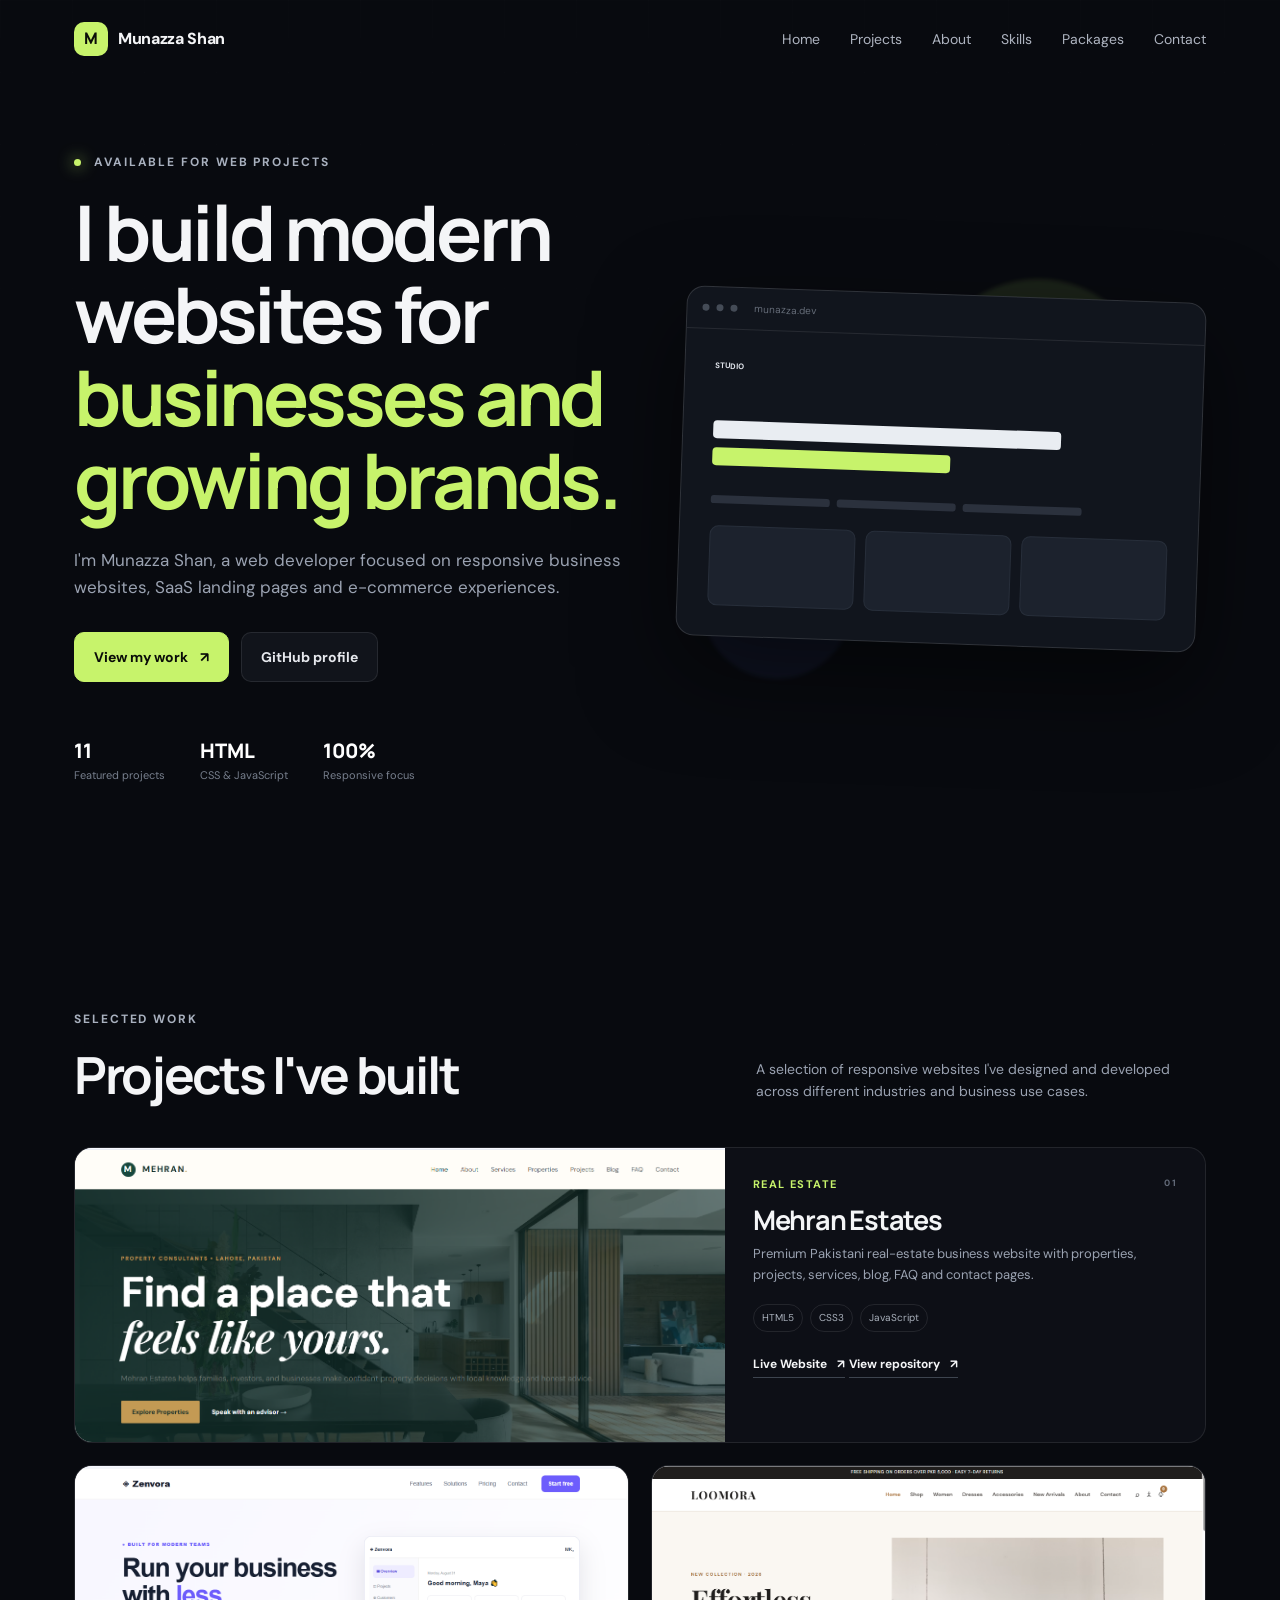
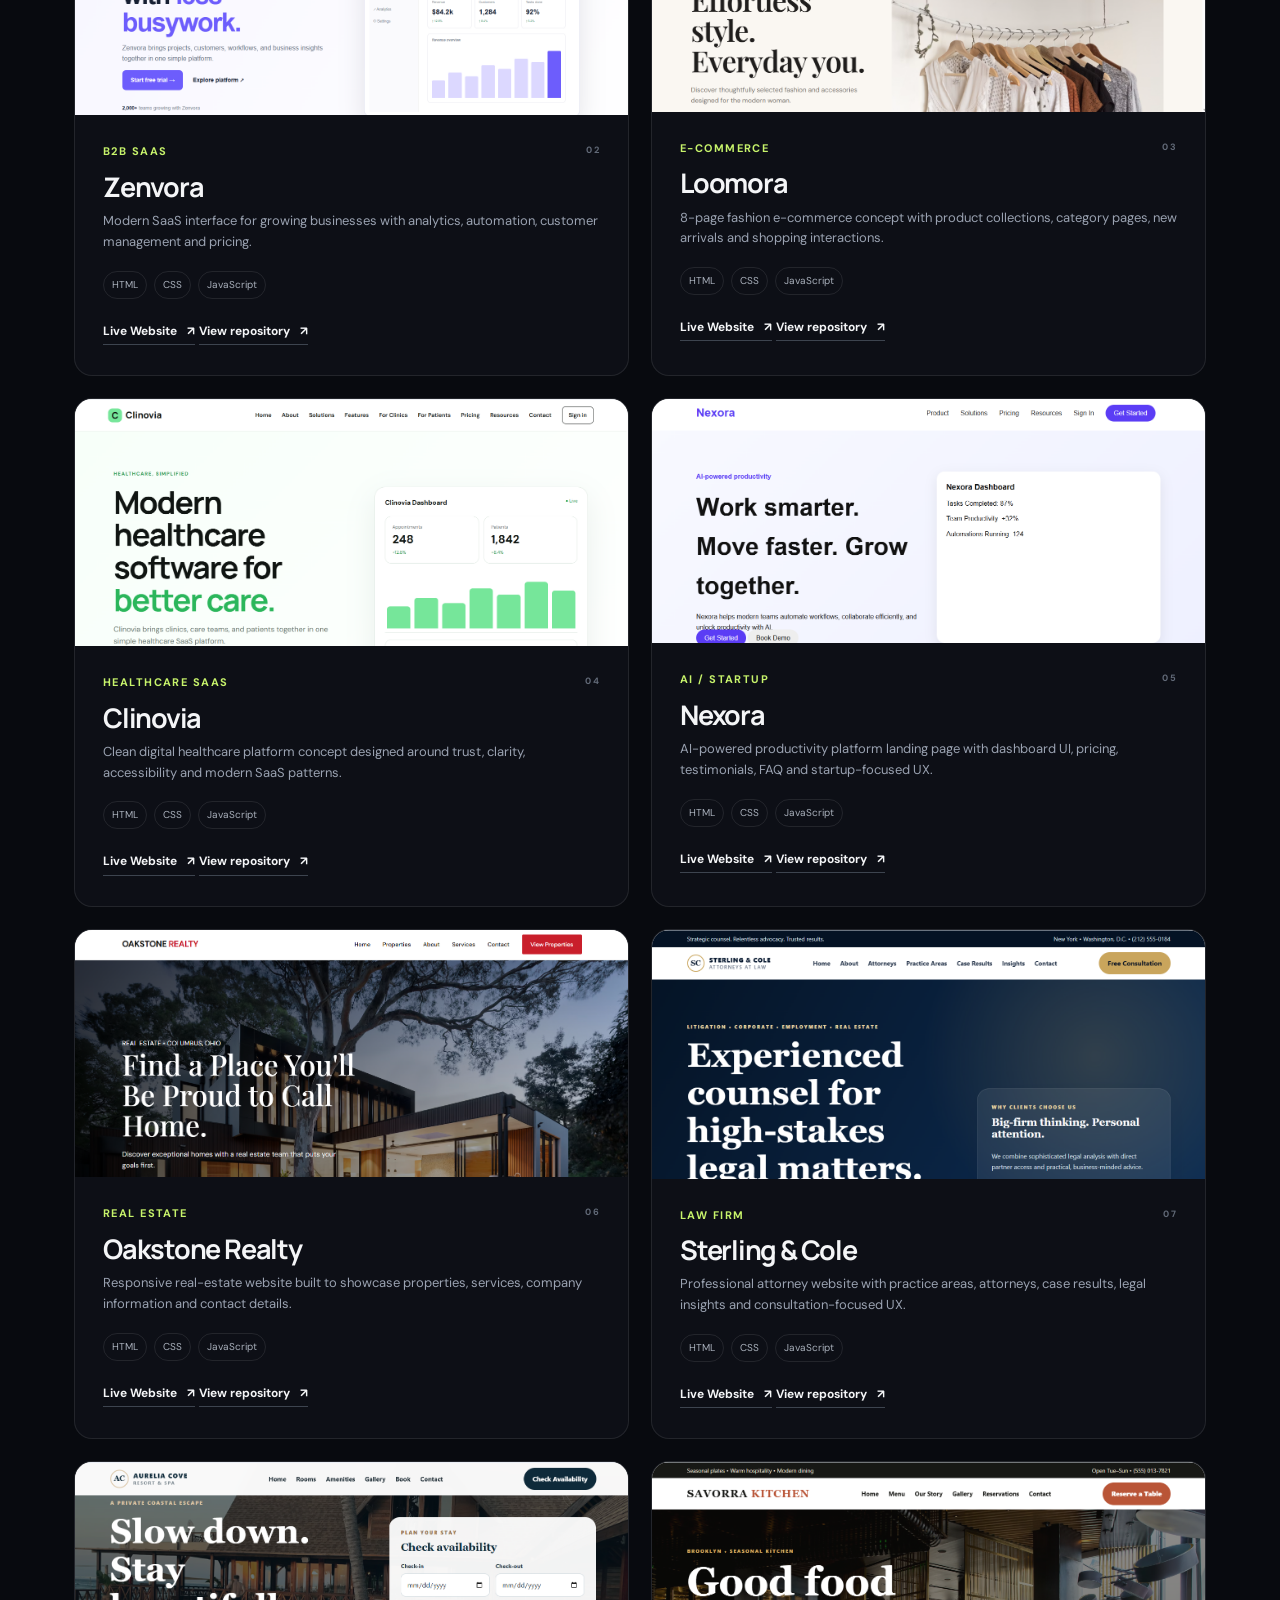
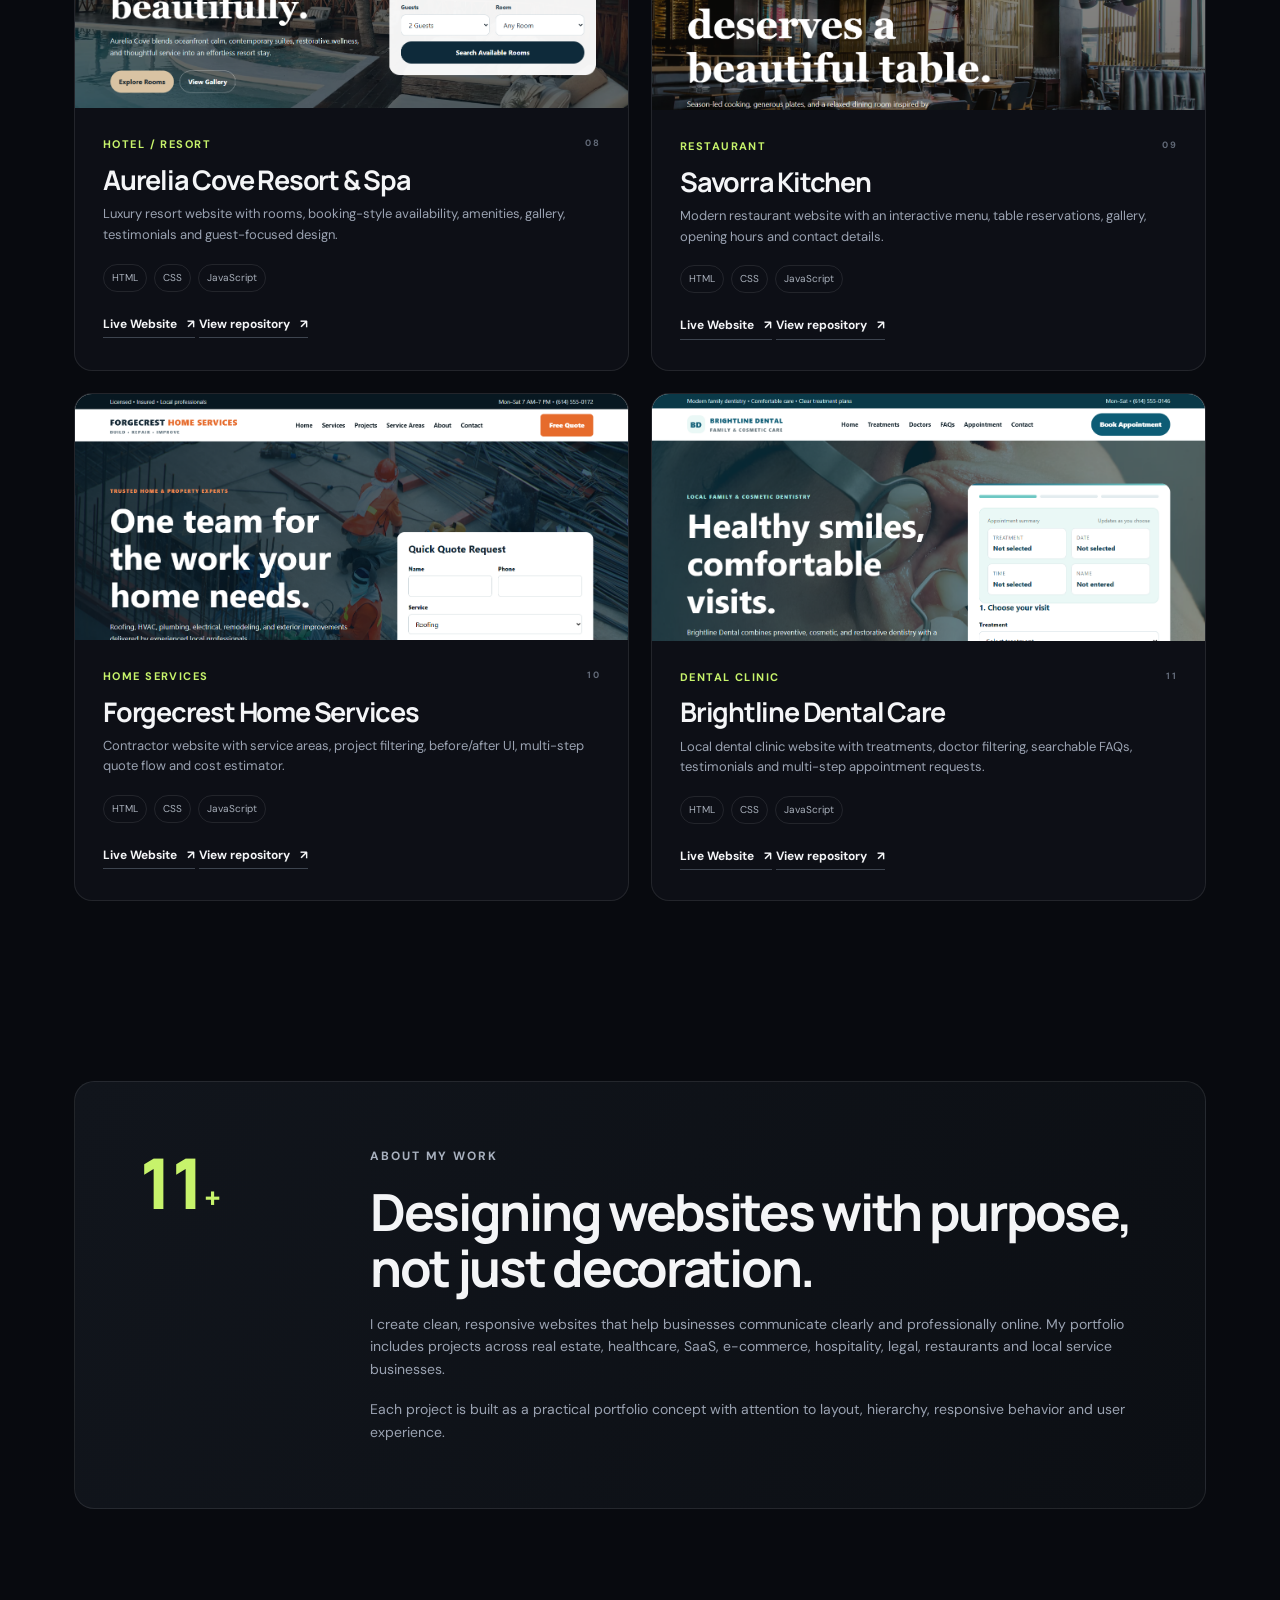
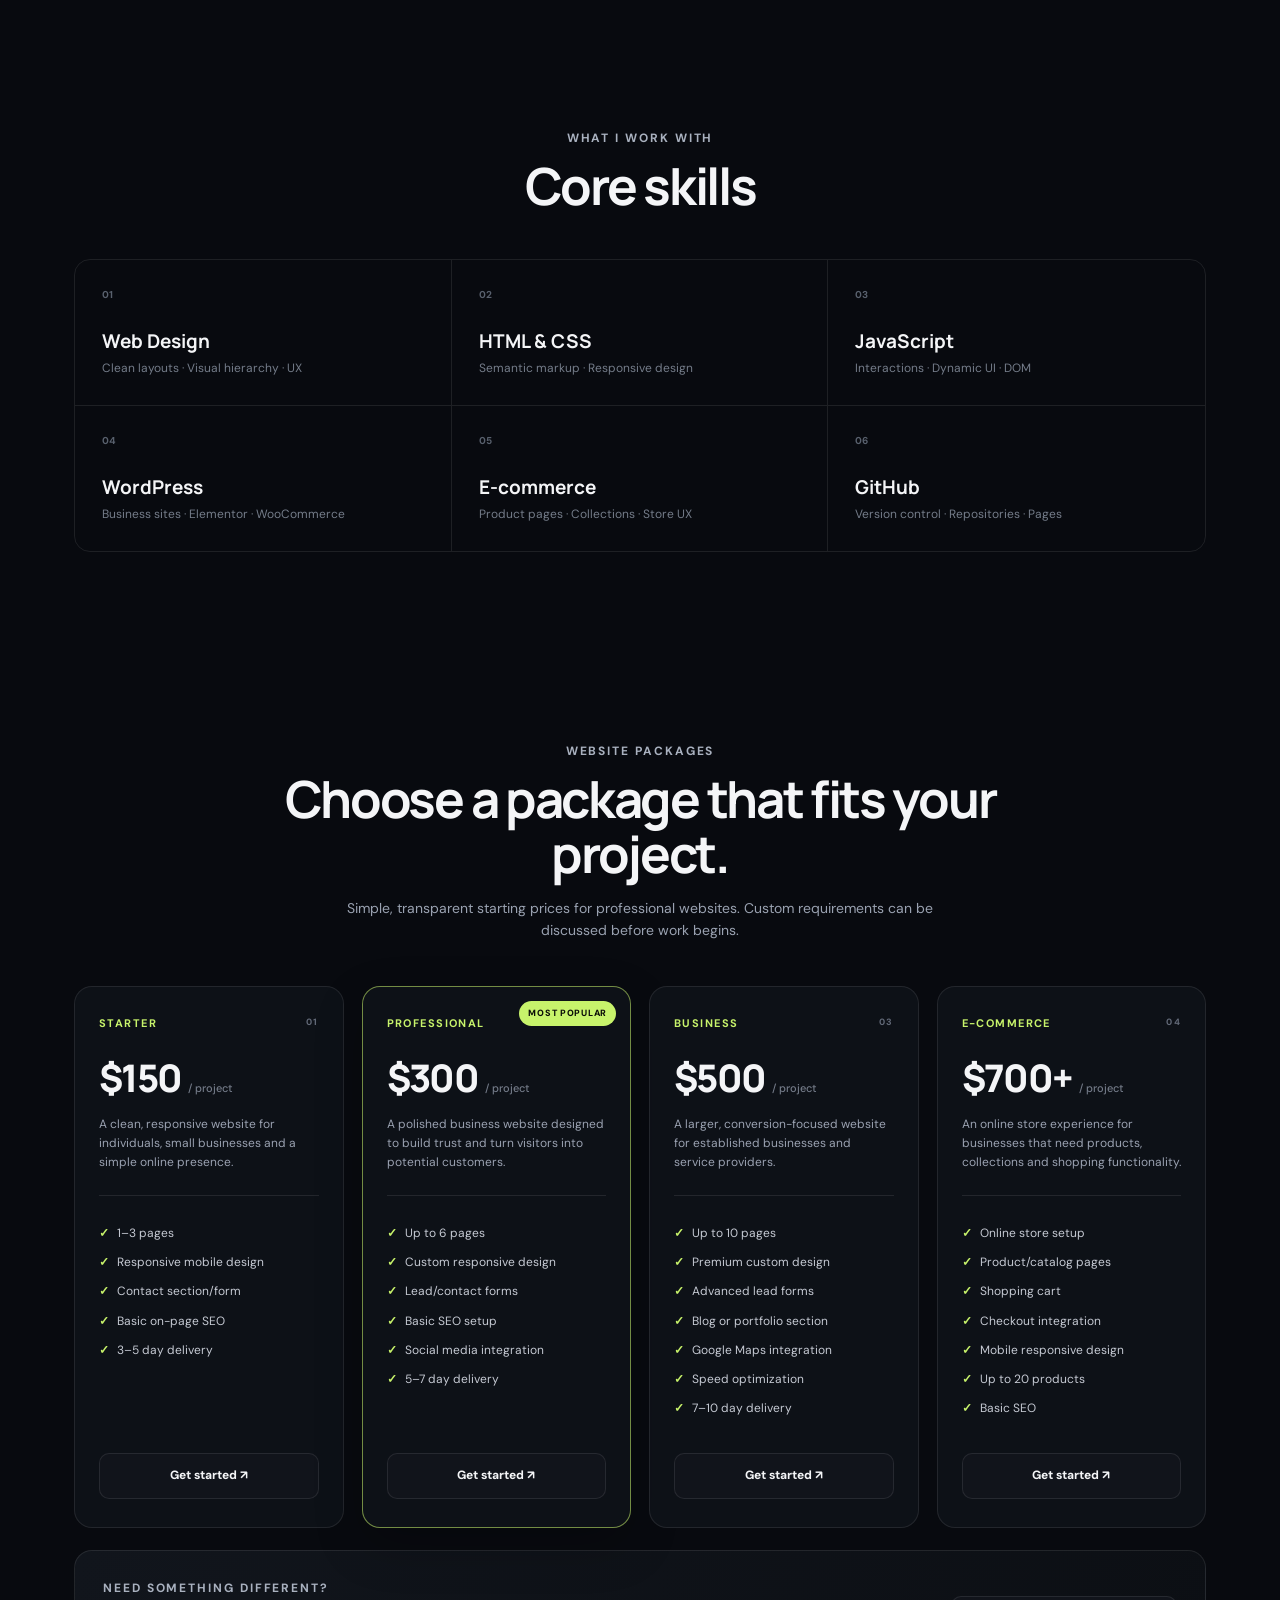
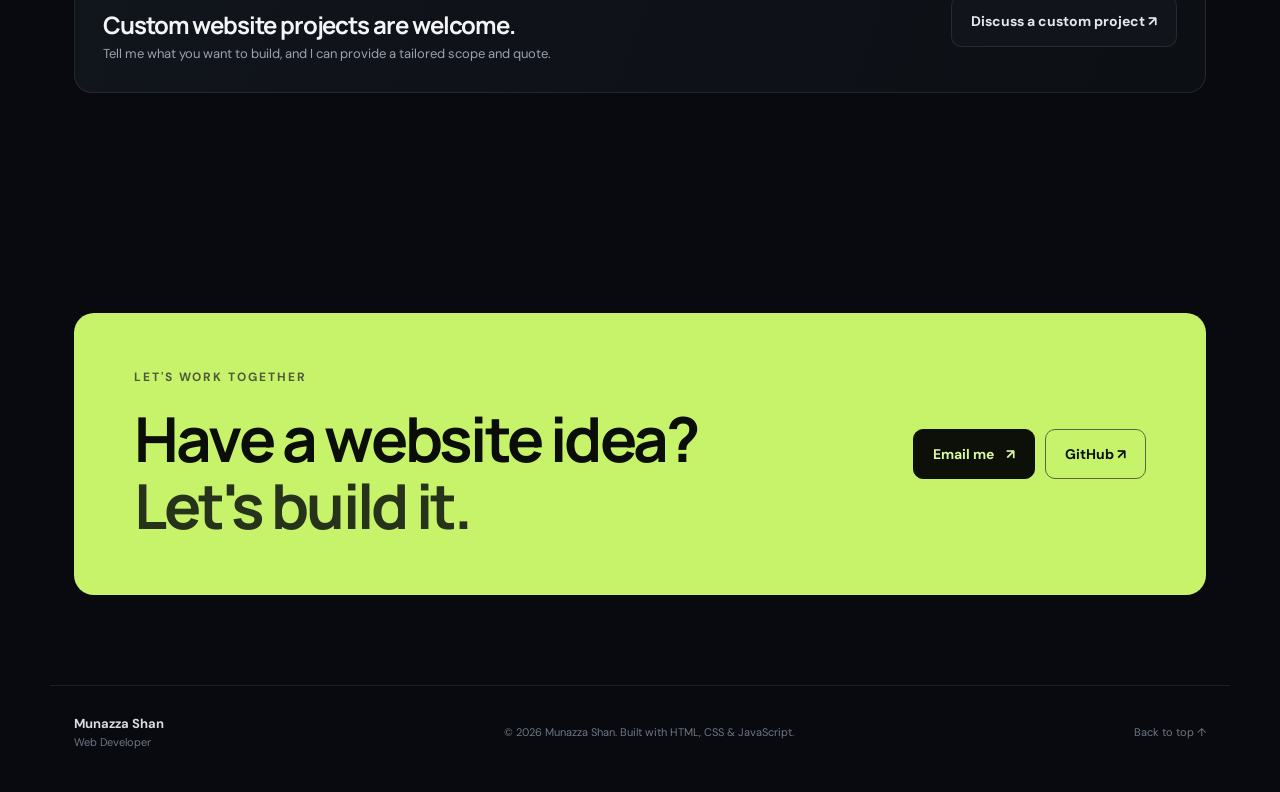
==== index.html @ bc56c93c "Update index.html" ====
<!DOCTYPE html>
<html lang="en">
<head>
  <meta charset="UTF-8">
  <meta name="viewport" content="width=device-width, initial-scale=1.0">
  <meta name="description" content="Munazza Shan — Web Developer portfolio featuring responsive websites, SaaS interfaces, e-commerce experiences and business websites.">
  <title>Munazza Shan | Web Developer</title>
  <link rel="preconnect" href="https://fonts.googleapis.com">
  <link rel="preconnect" href="https://fonts.gstatic.com" crossorigin>
  <link href="https://fonts.googleapis.com/css2?family=DM+Sans:wght@400;500;600;700&family=Manrope:wght@700;800&display=swap" rel="stylesheet">
  <link rel="stylesheet" href="style.css">
</head>
<body>
  <div class="bg-grid"></div>

  <header class="site-header">
    <a class="logo" href="#home" aria-label="Munazza Shan home"><span>M</span> Munazza Shan</a>
    <button class="menu-btn" aria-label="Open navigation" aria-expanded="false">☰</button>
    <nav class="nav">
      <a href="#home">Home</a>
      <a href="#projects">Projects</a>
      <a href="#about">About</a>
      <a href="#skills">Skills</a>
      <a href="#packages">Packages</a>
      <a href="#contact">Contact</a>
    </nav>
  </header>

  <main id="home">
    <section class="hero section">
      <div class="hero-copy">
        <div class="eyebrow"><i></i> Available for web projects</div>
        <h1>I build modern websites for <em>businesses and growing brands.</em></h1>
        <p class="hero-text">I'm Munazza Shan, a web developer focused on responsive business websites, SaaS landing pages and e-commerce experiences.</p>
        <div class="hero-actions">
          <a class="btn primary" href="#projects">View my work <span>↗</span></a>
          <a class="btn secondary" href="https://github.com/munazza-shan-web" target="_blank" rel="noopener">GitHub profile</a>
        </div>
        <div class="hero-stats">
          <div><strong>11</strong><span>Featured projects</span></div>
          <div><strong>HTML</strong><span>CSS & JavaScript</span></div>
          <div><strong>100%</strong><span>Responsive focus</span></div>
        </div>
      </div>
      <div class="hero-art" aria-label="Abstract web design illustration">
        <div class="orb orb-one"></div>
        <div class="orb orb-two"></div>
        <div class="browser">
          <div class="browser-bar"><span></span><span></span><span></span><small>munazza.dev</small></div>
          <div class="browser-content">
            <div class="mini-nav"><b>STUDIO</b><span></span><span></span><span></span></div>
            <div class="mini-title"></div>
            <div class="mini-title short"></div>
            <div class="mini-lines"><i></i><i></i><i></i></div>
            <div class="mini-cards"><div></div><div></div><div></div></div>
          </div>
        </div>
      </div>
    </section>

    <section id="projects" class="section projects-section">
      <div class="section-heading">
        <div>
          <div class="eyebrow">Selected work</div>
          <h2>Projects I've built</h2>
        </div>
        <p>A selection of responsive websites I've designed and developed across different industries and business use cases.</p>
      </div>

      <div class="projects-grid">
        <article class="project-card featured">
          <div class="project-visual homepage-shot"><img src="assets/mehran.png" alt="Mehran Estates homepage preview" loading="lazy"></div>
          <div class="project-body">
            <div class="project-top"><span>Real Estate</span><small>01</small></div>
            <h3>Mehran Estates</h3>
            <p>Premium Pakistani real-estate business website with properties, projects, services, blog, FAQ and contact pages.</p>
            <div class="tags"><span>HTML5</span><span>CSS3</span><span>JavaScript</span></div>
            <div class="project-links">
  <a class="project-link live-link" href="https://munazza-shan-web.github.io/mehran-estates/" target="_blank" rel="noopener">Live Website <b>↗</b></a>
  <a class="project-link" href="https://github.com/munazza-shan-web/mehran-estates" target="_blank" rel="noopener">View repository <b>↗</b></a>
</div>
          </div>
        </article>

        <article class="project-card">
          <div class="project-visual homepage-shot"><img src="assets/zenvora.png" alt="Zenvora homepage preview" loading="lazy"></div>
          <div class="project-body">
            <div class="project-top"><span>B2B SaaS</span><small>02</small></div>
            <h3>Zenvora</h3>
            <p>Modern SaaS interface for growing businesses with analytics, automation, customer management and pricing.</p>
            <div class="tags"><span>HTML</span><span>CSS</span><span>JavaScript</span></div>
            <div class="project-links">
  <a class="project-link live-link" href="https://munazza-shan-web.github.io/zenvora-b2b-saas/" target="_blank" rel="noopener">Live Website <b>↗</b></a>
  <a class="project-link" href="https://github.com/munazza-shan-web/zenvora-b2b-saas" target="_blank" rel="noopener">View repository <b>↗</b></a>
</div>
          </div>
        </article>

        <article class="project-card">
          <div class="project-visual homepage-shot"><img src="assets/loomora.png" alt="Loomora homepage preview" loading="lazy"></div>
          <div class="project-body">
            <div class="project-top"><span>E-commerce</span><small>03</small></div>
            <h3>Loomora</h3>
            <p>8-page fashion e-commerce concept with product collections, category pages, new arrivals and shopping interactions.</p>
            <div class="tags"><span>HTML</span><span>CSS</span><span>JavaScript</span></div>
            <div class="project-links">
  <a class="project-link live-link" href="https://munazza-shan-web.github.io/loomora-ecommerce/" target="_blank" rel="noopener">Live Website <b>↗</b></a>
  <a class="project-link" href="https://github.com/munazza-shan-web/loomora-ecommerce" target="_blank" rel="noopener">View repository <b>↗</b></a>
</div>
          </div>
        </article>

        <article class="project-card">
          <div class="project-visual homepage-shot"><img src="assets/clinovia.png" alt="Clinovia homepage preview" loading="lazy"></div>
          <div class="project-body">
            <div class="project-top"><span>Healthcare SaaS</span><small>04</small></div>
            <h3>Clinovia</h3>
            <p>Clean digital healthcare platform concept designed around trust, clarity, accessibility and modern SaaS patterns.</p>
            <div class="tags"><span>HTML</span><span>CSS</span><span>JavaScript</span></div>
            <div class="project-links">
  <a class="project-link live-link" href="https://munazza-shan-web.github.io/clinovia-healthcare-website/" target="_blank" rel="noopener">Live Website <b>↗</b></a>
  <a class="project-link" href="https://github.com/munazza-shan-web/clinovia-healthcare-website" target="_blank" rel="noopener">View repository <b>↗</b></a>
</div>
          </div>
        </article>

        <article class="project-card">
          <div class="project-visual homepage-shot"><img src="assets/nexora.png" alt="Nexora homepage preview" loading="lazy"></div>
          <div class="project-body">
            <div class="project-top"><span>AI / Startup</span><small>05</small></div>
            <h3>Nexora</h3>
            <p>AI-powered productivity platform landing page with dashboard UI, pricing, testimonials, FAQ and startup-focused UX.</p>
            <div class="tags"><span>HTML</span><span>CSS</span><span>JavaScript</span></div>
            <div class="project-links">
  <a class="project-link live-link" href="https://munazza-shan-web.github.io/nexora-ai-productivity/" target="_blank" rel="noopener">Live Website <b>↗</b></a>
  <a class="project-link" href="https://github.com/munazza-shan-web/nexora-ai-productivity" target="_blank" rel="noopener">View repository <b>↗</b></a>
</div>
          </div>
        </article>

        <article class="project-card">
          <div class="project-visual homepage-shot"><img src="assets/oakstone.png" alt="Oakstone Realty homepage preview" loading="lazy"></div>
          <div class="project-body">
            <div class="project-top"><span>Real Estate</span><small>06</small></div>
            <h3>Oakstone Realty</h3>
            <p>Responsive real-estate website built to showcase properties, services, company information and contact details.</p>
            <div class="tags"><span>HTML</span><span>CSS</span><span>JavaScript</span></div>
            <div class="project-links">
  <a class="project-link live-link" href="https://munazza-shan-web.github.io/oakstone-realty/" target="_blank" rel="noopener">Live Website <b>↗</b></a>
  <a class="project-link" href="https://github.com/munazza-shan-web/oakstone-realty" target="_blank" rel="noopener">View repository <b>↗</b></a>
</div>
          </div>
        </article>
                <article class="project-card">
          <div class="project-visual homepage-shot">
            <img src="assets/sterling.png" alt="Sterling & Cole law firm homepage preview" loading="lazy">
          </div>
          <div class="project-body">
            <div class="project-top"><span>Law Firm</span><small>07</small></div>
            <h3>Sterling & Cole</h3>
            <p>Professional attorney website with practice areas, attorneys, case results, legal insights and consultation-focused UX.</p>
            <div class="tags">
              <span>HTML</span><span>CSS</span><span>JavaScript</span>
            </div>
            <div class="project-links">
  <a class="project-link live-link" href="https://munazza-shan-web.github.io/sterling-cole-law-firm/" target="_blank" rel="noopener">Live Website <b>↗</b></a>
  <a class="project-link" href="https://github.com/munazza-shan-web/sterling-cole-law-firm" target="_blank" rel="noopener">View repository <b>↗</b></a>
</div>
          </div>
        </article>

        <article class="project-card">
          <div class="project-visual homepage-shot">
           <img src="assets/aurelia.png" alt="Aurelia Cove Resort homepage preview" loading="lazy">
          </div>
          <div class="project-body">
            <div class="project-top"><span>Hotel / Resort</span><small>08</small></div>
            <h3>Aurelia Cove Resort & Spa</h3>
            <p>Luxury resort website with rooms, booking-style availability, amenities, gallery, testimonials and guest-focused design.</p>
            <div class="tags">
              <span>HTML</span><span>CSS</span><span>JavaScript</span>
            </div>
            <div class="project-links">
  <a class="project-link live-link" href="https://munazza-shan-web.github.io/aurelia-cove-resort/" target="_blank" rel="noopener">Live Website <b>↗</b></a>
  <a class="project-link" href="https://github.com/munazza-shan-web/aurelia-cove-resort" target="_blank" rel="noopener">View repository <b>↗</b></a>
</div>
          </div>
        </article>

        <article class="project-card">
          <div class="project-visual homepage-shot">
            <img src="assets/savorra.png" alt="Savorra Kitchen restaurant homepage preview" loading="lazy">
          </div>
          <div class="project-body">
            <div class="project-top"><span>Restaurant</span><small>09</small></div>
            <h3>Savorra Kitchen</h3>
            <p>Modern restaurant website with an interactive menu, table reservations, gallery, opening hours and contact details.</p>
            <div class="tags">
              <span>HTML</span><span>CSS</span><span>JavaScript</span>
            </div>
            <div class="project-links">
  <a class="project-link live-link" href="https://munazza-shan-web.github.io/savorra-kitchen/" target="_blank" rel="noopener">Live Website <b>↗</b></a>
  <a class="project-link" href="https://github.com/munazza-shan-web/savorra-kitchen" target="_blank" rel="noopener">View repository <b>↗</b></a>
</div>
          </div>
        </article>

        <article class="project-card">
          <div class="project-visual homepage-shot">
            <img src="assets/forgecrest.png" alt="Forgecrest Home Services homepage preview" loading="lazy">
          </div>
          <div class="project-body">
            <div class="project-top"><span>Home Services</span><small>10</small></div>
            <h3>Forgecrest Home Services</h3>
            <p>Contractor website with service areas, project filtering, before/after UI, multi-step quote flow and cost estimator.</p>
            <div class="tags">
              <span>HTML</span><span>CSS</span><span>JavaScript</span>
            </div>
            <div class="project-links">
  <a class="project-link live-link" href="https://munazza-shan-web.github.io/forgecrest-home-services/" target="_blank" rel="noopener">Live Website <b>↗</b></a>
  <a class="project-link" href="https://github.com/munazza-shan-web/forgecrest-home-services" target="_blank" rel="noopener">View repository <b>↗</b></a>
</div>
          </div>
        </article>

        <article class="project-card">
          <div class="project-visual homepage-shot">
            <img src="assets/dental.png" alt="Brightline Dental Care homepage preview" loading="lazy">
          </div>
          <div class="project-body">
            <div class="project-top"><span>Dental Clinic</span><small>11</small></div>
            <h3>Brightline Dental Care</h3>
            <p>Local dental clinic website with treatments, doctor filtering, searchable FAQs, testimonials and multi-step appointment requests.</p>
            <div class="tags">
              <span>HTML</span><span>CSS</span><span>JavaScript</span>
            </div>
            <div class="project-links">
  <a class="project-link live-link" href="https://munazza-shan-web.github.io/brightline-dental-care/" target="_blank" rel="noopener">Live Website <b>↗</b></a>
  <a class="project-link" href="https://github.com/munazza-shan-web/brightline-dental-care" target="_blank" rel="noopener">View repository <b>↗</b></a>
</div>
          </div>
        </article>
      </div>
    </section>

    <section id="about" class="section about-section">
      <div class="about-card">
        <div class="about-number">11<span>+</span></div>
        <div>
          <div class="eyebrow">About my work</div>
          <h2>Designing websites with purpose, not just decoration.</h2>
          <p>I create clean, responsive websites that help businesses communicate clearly and professionally online. My portfolio includes projects across real estate, healthcare, SaaS, e-commerce, hospitality, legal, restaurants and local service businesses.</p>
          <p>Each project is built as a practical portfolio concept with attention to layout, hierarchy, responsive behavior and user experience.</p>
        </div>
      </div>
    </section>

    <section id="skills" class="section skills-section">
      <div class="section-heading centered">
        <div class="eyebrow">What I work with</div>
        <h2>Core skills</h2>
      </div>
      <div class="skills-grid">
        <div class="skill"><b>01</b><strong>Web Design</strong><span>Clean layouts · Visual hierarchy · UX</span></div>
        <div class="skill"><b>02</b><strong>HTML & CSS</strong><span>Semantic markup · Responsive design</span></div>
        <div class="skill"><b>03</b><strong>JavaScript</strong><span>Interactions · Dynamic UI · DOM</span></div>
        <div class="skill"><b>04</b><strong>WordPress</strong><span>Business sites · Elementor · WooCommerce</span></div>
        <div class="skill"><b>05</b><strong>E-commerce</strong><span>Product pages · Collections · Store UX</span></div>
        <div class="skill"><b>06</b><strong>GitHub</strong><span>Version control · Repositories · Pages</span></div>
      </div>
    </section>


    <section id="packages" class="section packages-section">
      <div class="section-heading centered">
        <div class="eyebrow">Website packages</div>
        <h2>Choose a package that fits your project.</h2>
        <p>Simple, transparent starting prices for professional websites. Custom requirements can be discussed before work begins.</p>
      </div>
      <div class="packages-grid">
        <article class="package-card"><div class="package-top"><span>Starter</span><small>01</small></div><div class="price">$150 <span>/ project</span></div><p>A clean, responsive website for individuals, small businesses and a simple online presence.</p><ul><li>1–3 pages</li><li>Responsive mobile design</li><li>Contact section/form</li><li>Basic on-page SEO</li><li>3–5 day delivery</li></ul><a class="package-btn" href="inquiry-form.html?package=starter">Get started ↗</a></article>
<article class="package-card popular"><div class="popular-badge">Most Popular</div><div class="package-top"><span>Professional</span><small>02</small></div><div class="price">$300 <span>/ project</span></div><p>A polished business website designed to build trust and turn visitors into potential customers.</p><ul><li>Up to 6 pages</li><li>Custom responsive design</li><li>Lead/contact forms</li><li>Basic SEO setup</li><li>Social media integration</li><li>5–7 day delivery</li></ul><a class="package-btn" href="inquiry-form.html?package=professional">Get started ↗</a></article>
<article class="package-card"><div class="package-top"><span>Business</span><small>03</small></div><div class="price">$500 <span>/ project</span></div><p>A larger, conversion-focused website for established businesses and service providers.</p><ul><li>Up to 10 pages</li><li>Premium custom design</li><li>Advanced lead forms</li><li>Blog or portfolio section</li><li>Google Maps integration</li><li>Speed optimization</li><li>7–10 day delivery</li></ul><a class="package-btn" href="inquiry-form.html?package=business">Get started ↗</a></article>
<article class="package-card"><div class="package-top"><span>E-commerce</span><small>04</small></div><div class="price">$700+ <span>/ project</span></div><p>An online store experience for businesses that need products, collections and shopping functionality.</p><ul><li>Online store setup</li><li>Product/catalog pages</li><li>Shopping cart</li><li>Checkout integration</li><li>Mobile responsive design</li><li>Up to 20 products</li><li>Basic SEO</li></ul><a class="package-btn" href="inquiry-form.html?package=ecommerce">Get started ↗</a></article>
      </div>
     <div class="custom-package"><div><div class="eyebrow">Need something different?</div><h3>Custom website projects are welcome.</h3><p>Tell me what you want to build, and I can provide a tailored scope and quote.</p></div><a class="btn secondary" href="inquiry-form.html?package=custom">Discuss a custom project ↗</a></div>
    </section>

    <section id="contact" class="section contact-section">
      <div class="contact-box">
        <div>
          <div class="eyebrow">Let's work together</div>
          <h2>Have a website idea?<br><em>Let's build it.</em></h2>
        </div>
        <div class="contact-actions">
          <a class="btn primary" href="mailto:munazzashan99@gmail.com">Email me <span>↗</span></a>
          <a class="btn secondary" href="https://github.com/munazza-shan-web" target="_blank" rel="noopener">GitHub ↗</a>
        </div>
      </div>
    </section>
  </main>

  <footer>
    <div><strong>Munazza Shan</strong><span>Web Developer</span></div>
    <p>© <span id="year"></span> Munazza Shan. Built with HTML, CSS & JavaScript.</p>
    <a href="#home">Back to top ↑</a>
  </footer>

  <script src="script.js"></script>
</body>
</html>
---- style.css ----
:root{
  --bg:#080a0f; --panel:#0f1219; --panel2:#131722; --text:#f4f5f7; --muted:#9aa2b1;
  --line:rgba(255,255,255,.09); --accent:#c7f36b; --accent2:#91b95c; --max:1180px;
}
*{box-sizing:border-box;margin:0;padding:0}
html{scroll-behavior:smooth}
body{font-family:"DM Sans",sans-serif;background:var(--bg);color:var(--text);line-height:1.6;overflow-x:hidden}
a{color:inherit;text-decoration:none}
.bg-grid{position:fixed;inset:0;pointer-events:none;opacity:.24;background-image:linear-gradient(rgba(255,255,255,.035) 1px,transparent 1px),linear-gradient(90deg,rgba(255,255,255,.035) 1px,transparent 1px);background-size:72px 72px;mask-image:linear-gradient(to bottom,black,transparent 75%);z-index:-2}
.site-header{height:78px;max-width:var(--max);margin:auto;padding:0 24px;display:flex;align-items:center;justify-content:space-between;position:relative;z-index:10}
.logo{font-weight:800;letter-spacing:-.02em;display:flex;align-items:center;gap:10px}.logo span{display:grid;place-items:center;width:34px;height:34px;border-radius:10px;background:var(--accent);color:#0b0e08;font-family:Manrope}
.nav{display:flex;gap:30px;color:#aeb4c0;font-size:14px}.nav a:hover{color:#fff}
.menu-btn{display:none;background:none;border:0;color:white;font-size:25px}
.section{max-width:var(--max);margin:auto;padding:110px 24px}
.hero{min-height:calc(100vh - 78px);display:grid;grid-template-columns:1.02fr .98fr;align-items:center;gap:50px;padding-top:70px}
.eyebrow{font-size:12px;text-transform:uppercase;letter-spacing:.16em;color:#a9b1bf;font-weight:700;margin-bottom:18px}.eyebrow i{display:inline-block;width:7px;height:7px;border-radius:50%;background:var(--accent);margin-right:8px;box-shadow:0 0 16px var(--accent)}
h1,h2,h3{font-family:Manrope,sans-serif;letter-spacing:-.045em;line-height:1.08}h1{font-size:clamp(48px,6vw,82px);max-width:780px}h1 em,h2 em{color:var(--accent);font-style:normal}.hero-text{color:var(--muted);font-size:17px;max-width:610px;margin:25px 0 30px}
.hero-actions{display:flex;gap:12px;flex-wrap:wrap}.btn{display:inline-flex;align-items:center;gap:12px;padding:13px 19px;border-radius:10px;font-weight:700;font-size:14px;border:1px solid var(--line);transition:.25s}.btn.primary{background:var(--accent);color:#0a0c08;border-color:var(--accent)}.btn.primary:hover{transform:translateY(-2px);box-shadow:0 10px 35px rgba(199,243,107,.16)}.btn.secondary{background:#11141b;color:#e6e8ed}.btn.secondary:hover{border-color:#5f6673}
.hero-stats{display:flex;gap:35px;margin-top:55px}.hero-stats div{display:flex;flex-direction:column}.hero-stats strong{font:800 20px Manrope;color:#fff}.hero-stats span{font-size:11px;color:#777f8d;margin-top:3px}
.hero-art{min-height:500px;display:grid;place-items:center;position:relative}.orb{position:absolute;border-radius:50%;filter:blur(2px)}.orb-one{width:230px;height:230px;background:rgba(199,243,107,.1);right:10%;top:12%}.orb-two{width:150px;height:150px;background:rgba(100,130,255,.08);left:5%;bottom:8%}
.browser{width:min(520px,100%);height:350px;background:#11151d;border:1px solid rgba(255,255,255,.13);border-radius:18px;box-shadow:0 35px 90px rgba(0,0,0,.5);transform:rotate(2deg);overflow:hidden}.browser-bar{height:42px;border-bottom:1px solid var(--line);display:flex;align-items:center;gap:7px;padding:0 15px}.browser-bar span{width:7px;height:7px;border-radius:50%;background:#444b56}.browser-bar small{margin-left:10px;color:#666d79;font-size:10px}.browser-content{padding:30px}.mini-nav{display:flex;align-items:center;gap:14px;color:#7d8592;font-size:8px}.mini-nav b{color:#dfe3ea;margin-right:auto}.mini-title{height:18px;width:76%;border-radius:4px;background:#e9edf2;margin-top:48px}.mini-title.short{width:52%;margin-top:9px;background:#c7f36b}.mini-lines{display:flex;gap:7px;margin-top:30px}.mini-lines i{display:block;height:8px;width:26%;background:#2b313d;border-radius:3px}.mini-cards{display:grid;grid-template-columns:repeat(3,1fr);gap:10px;margin-top:22px}.mini-cards div{height:80px;border-radius:9px;background:#1c222d;border:1px solid #272e3a}
.section-heading{display:flex;align-items:end;justify-content:space-between;gap:35px;margin-bottom:45px}.section-heading h2{font-size:clamp(36px,4vw,56px)}.section-heading>p{max-width:450px;color:var(--muted);font-size:14px}.centered{display:block;text-align:center}.centered .eyebrow{margin-bottom:10px}
.projects-grid{display:grid;grid-template-columns:repeat(2,1fr);gap:22px}.project-card{background:rgba(15,18,25,.82);border:1px solid var(--line);border-radius:18px;overflow:hidden;transition:.3s}.project-card:hover{transform:translateY(-5px);border-color:rgba(199,243,107,.28)}.project-card.featured{grid-column:span 2;display:grid;grid-template-columns:1.15fr .85fr}
/* Real homepage screenshots */
.project-visual.homepage-shot{
  display:block;
  position:relative;
  background:#e9e9e9;
  overflow:hidden;
}
.project-visual.homepage-shot::after{
  content:"";
  position:absolute;
  inset:0;
  pointer-events:none;
  background:linear-gradient(180deg,rgba(0,0,0,.02),rgba(0,0,0,.10));
  opacity:0;
  transition:.3s;
}
.project-card:hover .project-visual.homepage-shot::after{opacity:1}
.project-visual.homepage-shot img{
  display:block;
  width:100%;
  height:100%;
  min-height:285px;
  object-fit:cover;
  object-position:top center;
  transition:transform .5s ease;
}
.project-card:not(.featured) .project-visual.homepage-shot img{min-height:230px}
.project-card:hover .project-visual.homepage-shot img{transform:scale(1.025)}

.project-visual{min-height:285px;display:grid;place-items:center;overflow:hidden;position:relative}.project-card:not(.featured) .project-visual{min-height:230px}
.project-body{padding:28px 28px 30px}.project-top{display:flex;justify-content:space-between;color:var(--accent);font-size:11px;text-transform:uppercase;letter-spacing:.13em;font-weight:700}.project-top small{color:#626a78}.project-body h3{font-size:27px;margin:11px 0 10px}.project-body p{color:var(--muted);font-size:13px;max-width:560px}.tags{display:flex;gap:7px;flex-wrap:wrap;margin:18px 0}.tags span{font-size:10px;color:#aab1bc;border:1px solid var(--line);padding:5px 8px;border-radius:100px}.project-link{font-size:12px;font-weight:700;display:inline-flex;gap:10px;border-bottom:1px solid #3d444f;padding-bottom:3px}.project-link:hover{color:var(--accent)}
.visual-realestate{background:linear-gradient(135deg,#171c17,#0e110f)}.visual-window{width:70%;height:70%;background:#e8e4da;color:#20231e;padding:25px;position:relative;box-shadow:20px 25px 60px #0006}.visual-window span{font:700 10px Manrope;display:block;letter-spacing:.2em}.visual-window>b{font:800 25px Manrope}.visual-block{height:65px;background:#9d9b89;margin-top:20px}.visual-cols{display:grid;grid-template-columns:repeat(3,1fr);gap:6px;margin-top:8px}.visual-cols i{height:30px;background:#c2c0b2}
.visual-saas{background:#121128}.dashboard{width:76%;height:72%;background:#f1f0ff;border-radius:9px;display:flex;box-shadow:0 25px 55px #0007}.dash-side{width:18%;background:#19163d}.dash-main{padding:16px;width:82%}.dash-main>i{display:block;width:50%;height:8px;background:#c4c0e7;margin-bottom:7px}.dash-cards{display:flex;gap:6px;margin-top:16px}.dash-cards b{height:40px;flex:1;background:#d8d5fa;border-radius:5px}.dash-chart{height:65px;background:linear-gradient(150deg,#dcd9fa,#aaa4ec);margin-top:10px;border-radius:6px}
.visual-shop{background:#ede6db}.shop-ui{width:73%;height:76%;background:#fff;border-radius:8px;padding:14px;box-shadow:0 25px 55px #6d604522}.shop-head{height:8px;width:38%;background:#1e1e1e}.shop-hero{height:80px;background:#d5bca0;margin-top:14px}.shop-products{display:grid;grid-template-columns:repeat(3,1fr);gap:6px;margin-top:8px}.shop-products i{height:75px;background:#eee1d5}
.visual-health{background:#dcece7}.health-ui{width:66%;height:77%;background:#fff;border-radius:12px;padding:17px;box-shadow:0 20px 45px #53736c30}.health-top{height:8px;width:45%;background:#194b42}.health-circle{width:75px;height:75px;border-radius:50%;background:#d5eee7;color:#2b7669;display:grid;place-items:center;font-size:30px;margin:25px auto}.health-row{display:flex;gap:6px}.health-row i{height:32px;flex:1;background:#e7f2ef;border-radius:5px}
.visual-ai{background:linear-gradient(135deg,#171d2e,#0b101b)}.ai-ui{width:74%;height:72%;display:flex;background:#e8edf5;border-radius:8px;overflow:hidden}.ai-sidebar{width:19%;background:#172033}.ai-main{padding:16px;width:81%}.ai-heading{width:45%;height:9px;background:#8e98a8}.ai-panel{height:65px;background:#cbd4e0;margin-top:15px;border-radius:5px}.ai-panel.small{height:40px}
.visual-oak{background:#1c211c}.oak-ui{width:75%;height:72%;background:#e8e5dc;display:flex;box-shadow:0 20px 50px #0008}.oak-image{width:54%;background:#8d8a78}.oak-text{padding:18px;color:#20231e}.oak-text b{font:800 12px Manrope}.oak-text i{display:block;width:70px;height:5px;background:#aaa797;margin-top:13px}.oak-text i:nth-child(3){width:50px}.oak-text i:nth-child(4){width:35px}
.about-section{padding-top:70px}.about-card{border:1px solid var(--line);background:linear-gradient(110deg,#11151c,#0c0f14);border-radius:20px;padding:65px;display:grid;grid-template-columns:180px 1fr;gap:50px}.about-number{font:800 70px Manrope;color:var(--accent);line-height:1}.about-number span{font-size:30px}.about-card h2{font-size:clamp(32px,4vw,52px);max-width:800px}.about-card p{color:var(--muted);max-width:760px;margin-top:18px;font-size:14px}
.skills-grid{display:grid;grid-template-columns:repeat(3,1fr);border:1px solid var(--line);border-radius:16px;overflow:hidden}.skill{padding:27px;border-right:1px solid var(--line);border-bottom:1px solid var(--line);display:flex;flex-direction:column}.skill:nth-child(3n){border-right:0}.skill:nth-last-child(-n+3){border-bottom:0}.skill b{color:#59616e;font-size:10px;margin-bottom:25px}.skill strong{font:700 19px Manrope}.skill span{color:#747c89;font-size:12px;margin-top:5px}

/* Website packages */
.packages-section{padding-top:80px}.packages-section .section-heading{display:block;text-align:center;max-width:760px;margin:0 auto 45px}.packages-section .section-heading>p{max-width:650px;margin:15px auto 0}.packages-grid{display:grid;grid-template-columns:repeat(4,1fr);gap:18px}.package-card{position:relative;background:rgba(15,18,25,.9);border:1px solid var(--line);border-radius:18px;padding:28px 24px;display:flex;flex-direction:column;transition:.3s}.package-card:hover{transform:translateY(-5px);border-color:rgba(199,243,107,.35)}.package-card.popular{border-color:rgba(199,243,107,.55);box-shadow:0 18px 50px rgba(0,0,0,.2)}.popular-badge{position:absolute;top:14px;right:14px;background:var(--accent);color:#0a0c08;border-radius:100px;padding:5px 9px;font-size:9px;font-weight:800;text-transform:uppercase;letter-spacing:.08em}.package-top{display:flex;justify-content:space-between;color:var(--accent);font-size:11px;text-transform:uppercase;letter-spacing:.13em;font-weight:700;margin-bottom:18px}.package-top small{color:#626a78}.price{font:800 38px Manrope;letter-spacing:-.04em;margin-bottom:12px}.price span{font:500 11px "DM Sans";color:#737b88;letter-spacing:0}.package-card>p{color:var(--muted);font-size:12px;min-height:58px}.package-card ul{list-style:none;margin:22px 0 25px;padding-top:18px;border-top:1px solid var(--line)}.package-card li{color:#c5cad3;font-size:12px;margin:10px 0;padding-left:18px;position:relative}.package-card li::before{content:"✓";position:absolute;left:0;color:var(--accent);font-weight:800}.package-btn{margin-top:auto;display:flex;justify-content:center;align-items:center;padding:12px 14px;border:1px solid var(--line);border-radius:10px;background:#11141b;font-size:12px;font-weight:800;transition:.25s}.package-btn:hover{background:var(--accent);color:#0a0c08;border-color:var(--accent)}.custom-package{margin-top:22px;padding:28px;border:1px solid var(--line);border-radius:18px;background:linear-gradient(110deg,#11151c,#0c0f14);display:flex;justify-content:space-between;align-items:center;gap:25px}.custom-package h3{font-size:24px;margin-top:-4px}.custom-package p{color:var(--muted);font-size:13px;margin-top:6px}.custom-package .btn.secondary{white-space:nowrap}@media(max-width:1000px){.packages-grid{grid-template-columns:repeat(2,1fr)}}@media(max-width:800px){.packages-grid{grid-template-columns:1fr}.custom-package{display:block}.custom-package .btn{margin-top:20px}}

.contact-section{padding-bottom:90px}.contact-box{background:var(--accent);color:#0a0d08;border-radius:20px;padding:55px 60px;display:flex;justify-content:space-between;align-items:center;gap:30px}.contact-box .eyebrow{color:#4d5b3b}.contact-box h2{font-size:clamp(36px,5vw,62px)}.contact-box h2 em{color:#27321b}.contact-actions{display:flex;gap:10px;flex-wrap:wrap}.contact-box .btn.primary{background:#0c1009;color:#d9f6a1;border-color:#0c1009}.contact-box .btn.secondary{background:transparent;color:#0b1009;border-color:#59683f}
footer{max-width:var(--max);margin:auto;border-top:1px solid var(--line);padding:28px 24px 40px;display:flex;align-items:center;justify-content:space-between;gap:20px;color:#6f7784;font-size:11px}footer div{display:flex;flex-direction:column}footer strong{color:#d8dbe0;font-size:13px}footer span{color:#6f7784}footer a:hover{color:#fff}
@media(max-width:800px){
  .nav{display:none;position:absolute;top:70px;left:20px;right:20px;padding:18px;background:#10131a;border:1px solid var(--line);border-radius:14px;flex-direction:column;gap:16px}.nav.open{display:flex}.menu-btn{display:block}
  .hero{grid-template-columns:1fr;padding-top:60px}.hero-art{min-height:350px}.browser{height:270px}.hero-stats{gap:22px}
  .section-heading{display:block}.section-heading>p{margin-top:15px}.projects-grid{grid-template-columns:1fr}.project-card.featured{grid-column:auto;display:block}.project-card.featured .project-visual{min-height:250px}.project-card.featured .homepage-shot img{min-height:250px}
  .about-card{grid-template-columns:1fr;padding:40px 30px;gap:25px}.about-number{font-size:48px}
  .skills-grid{grid-template-columns:1fr 1fr}.skill:nth-child(3n){border-right:1px solid var(--line)}.skill:nth-child(2n){border-right:0}.skill:nth-last-child(-n+3){border-bottom:1px solid var(--line)}.skill:nth-last-child(-n+2){border-bottom:0}
  .contact-box{display:block;padding:40px 30px}.contact-actions{margin-top:28px}footer{flex-direction:column;align-items:flex-start}
}
@media(max-width:480px){h1{font-size:43px}.hero-stats{display:grid;grid-template-columns:1fr 1fr}.hero-stats div:last-child{grid-column:span 2}.project-body{padding:24px}.project-visual.homepage-shot img{min-height:250px!important}.visual-window{width:78%}.skills-grid{grid-template-columns:1fr}.skill,.skill:nth-child(3n){border-right:0}.skill:nth-last-child(-n+2){border-bottom:1px solid var(--line)}.skill:last-child{border-bottom:0}}
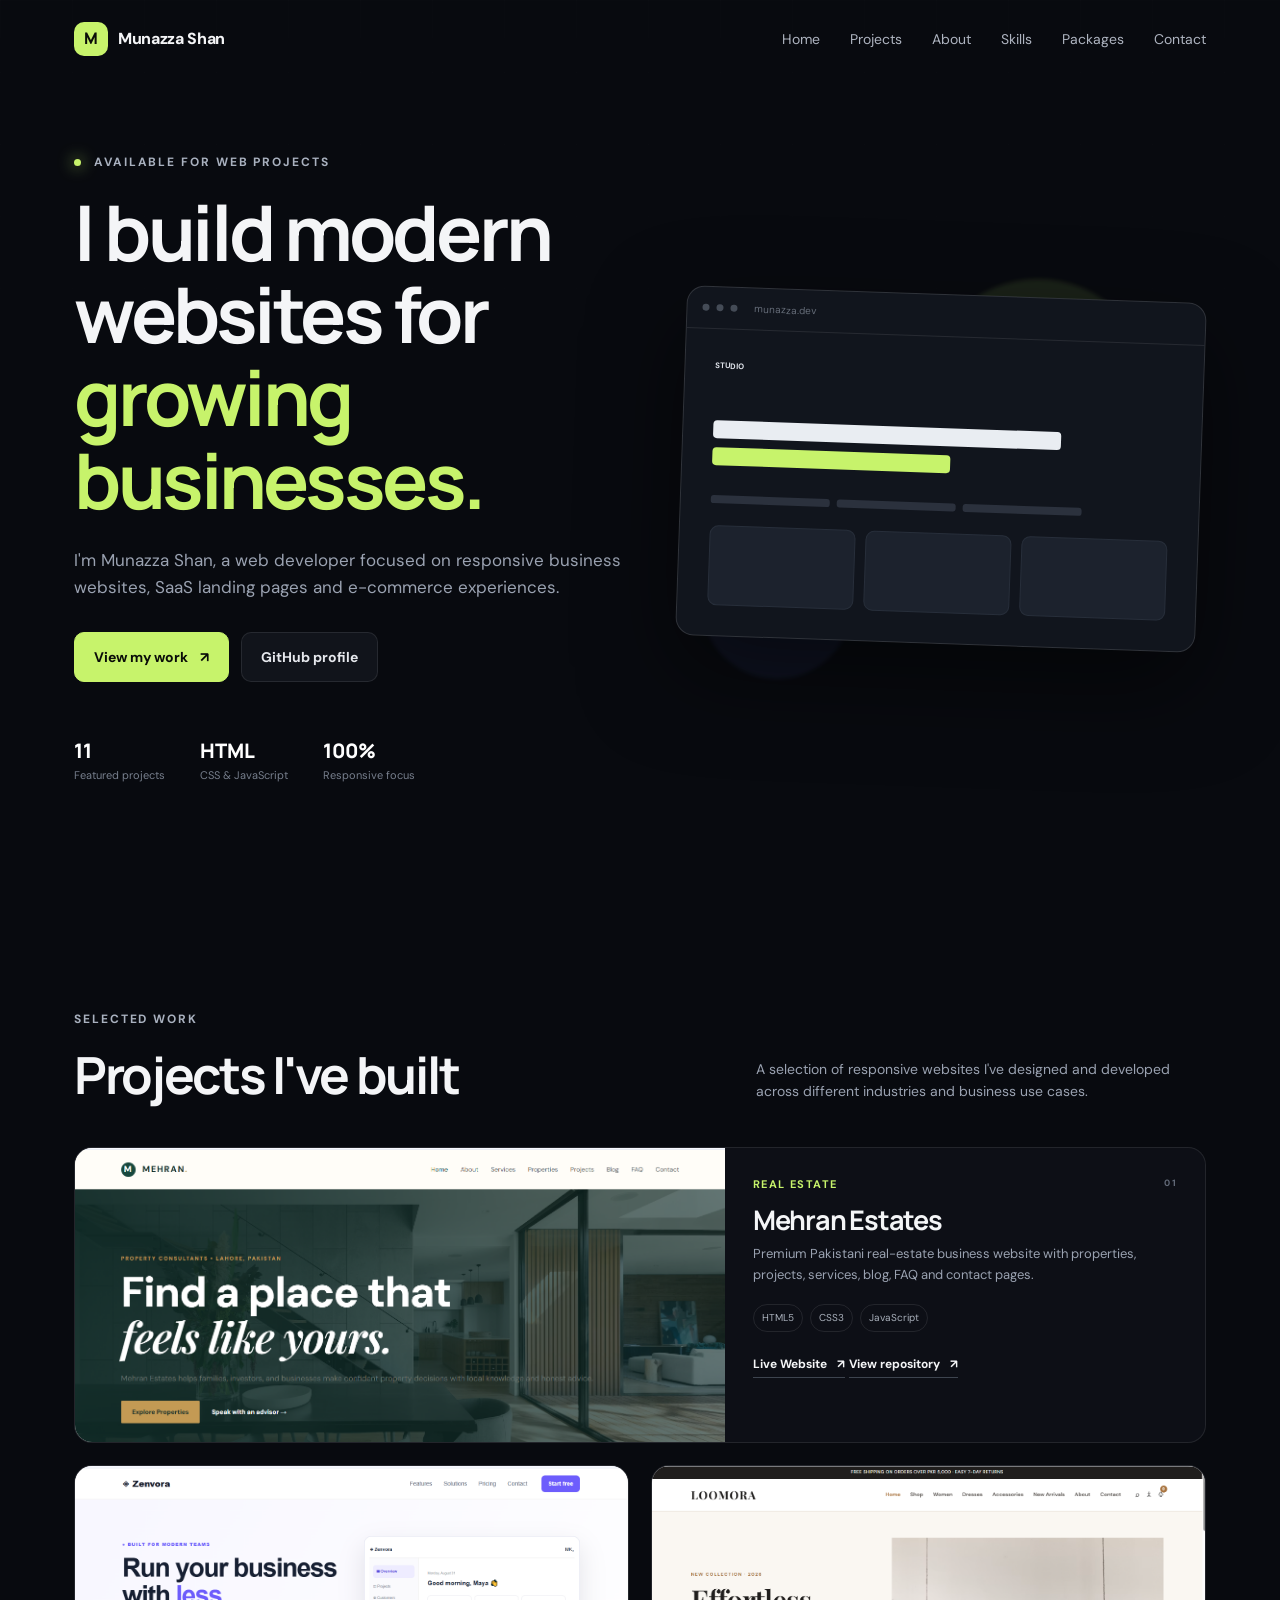
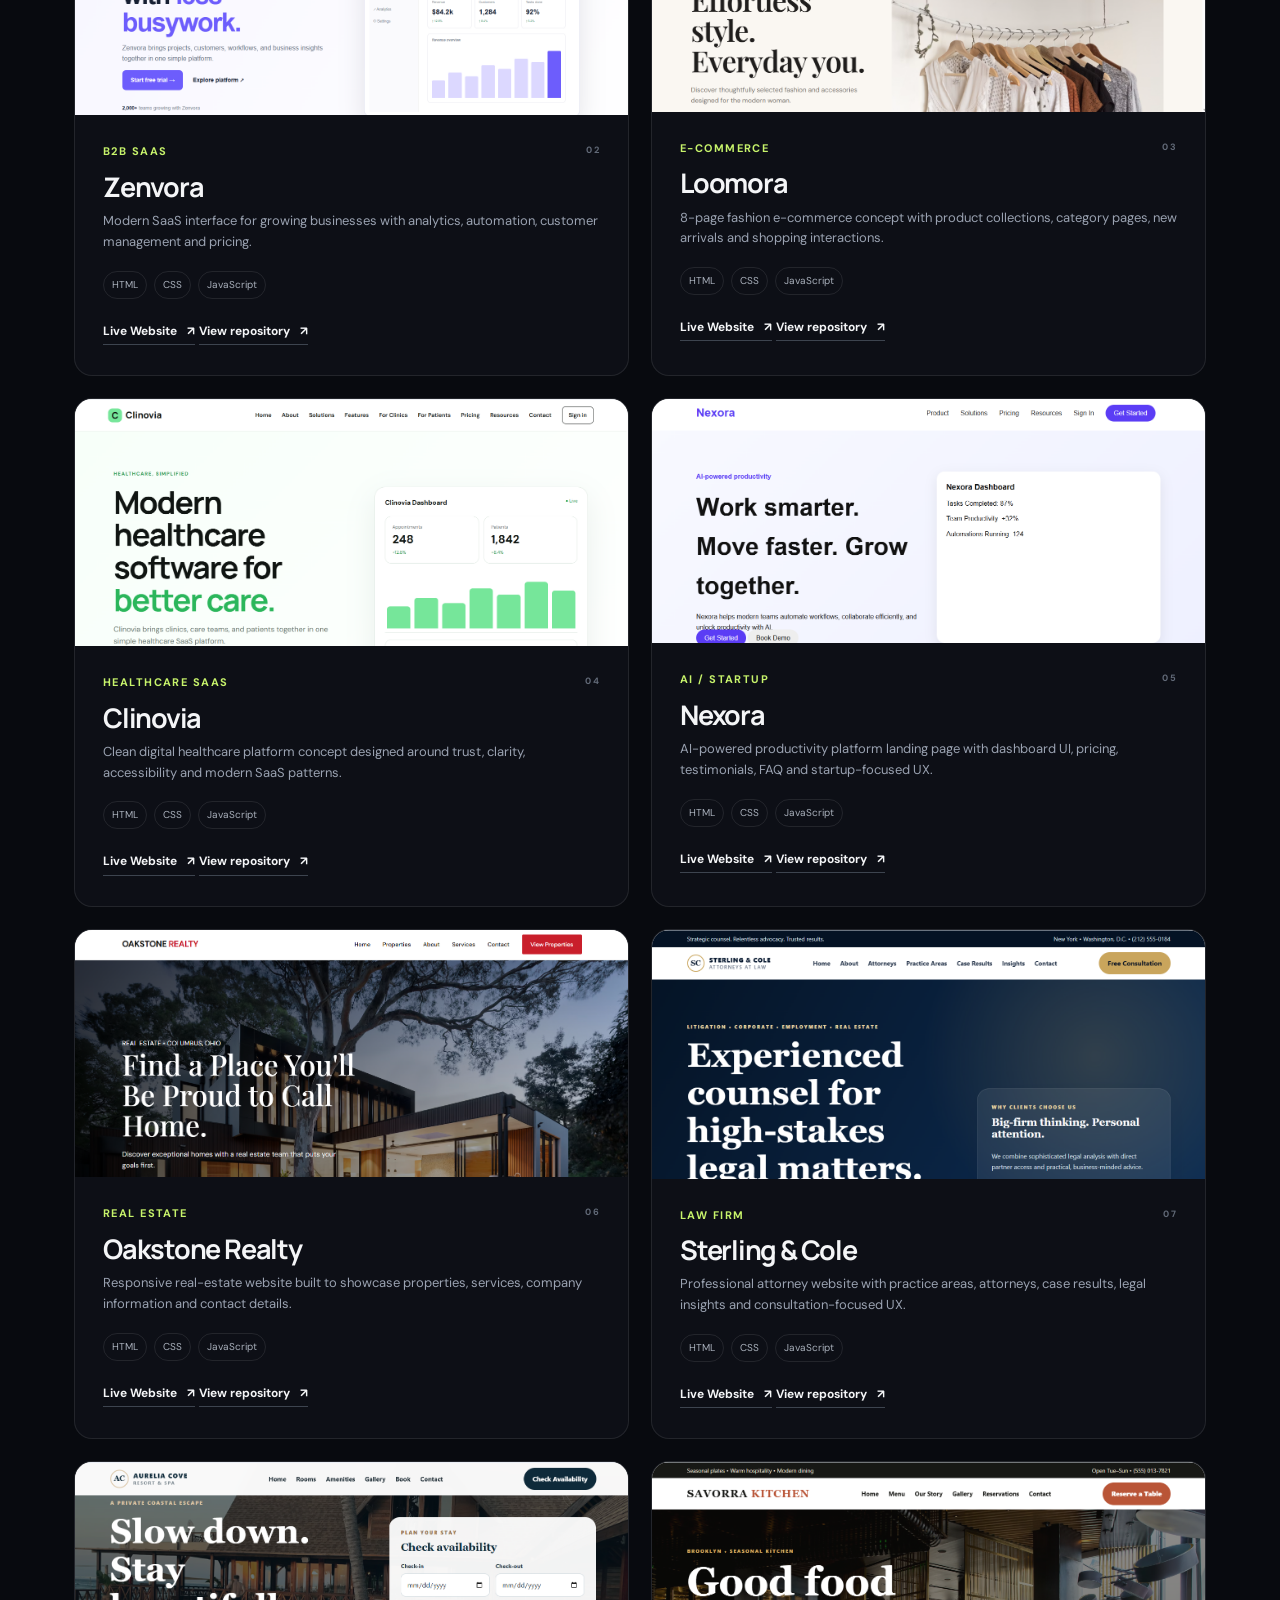
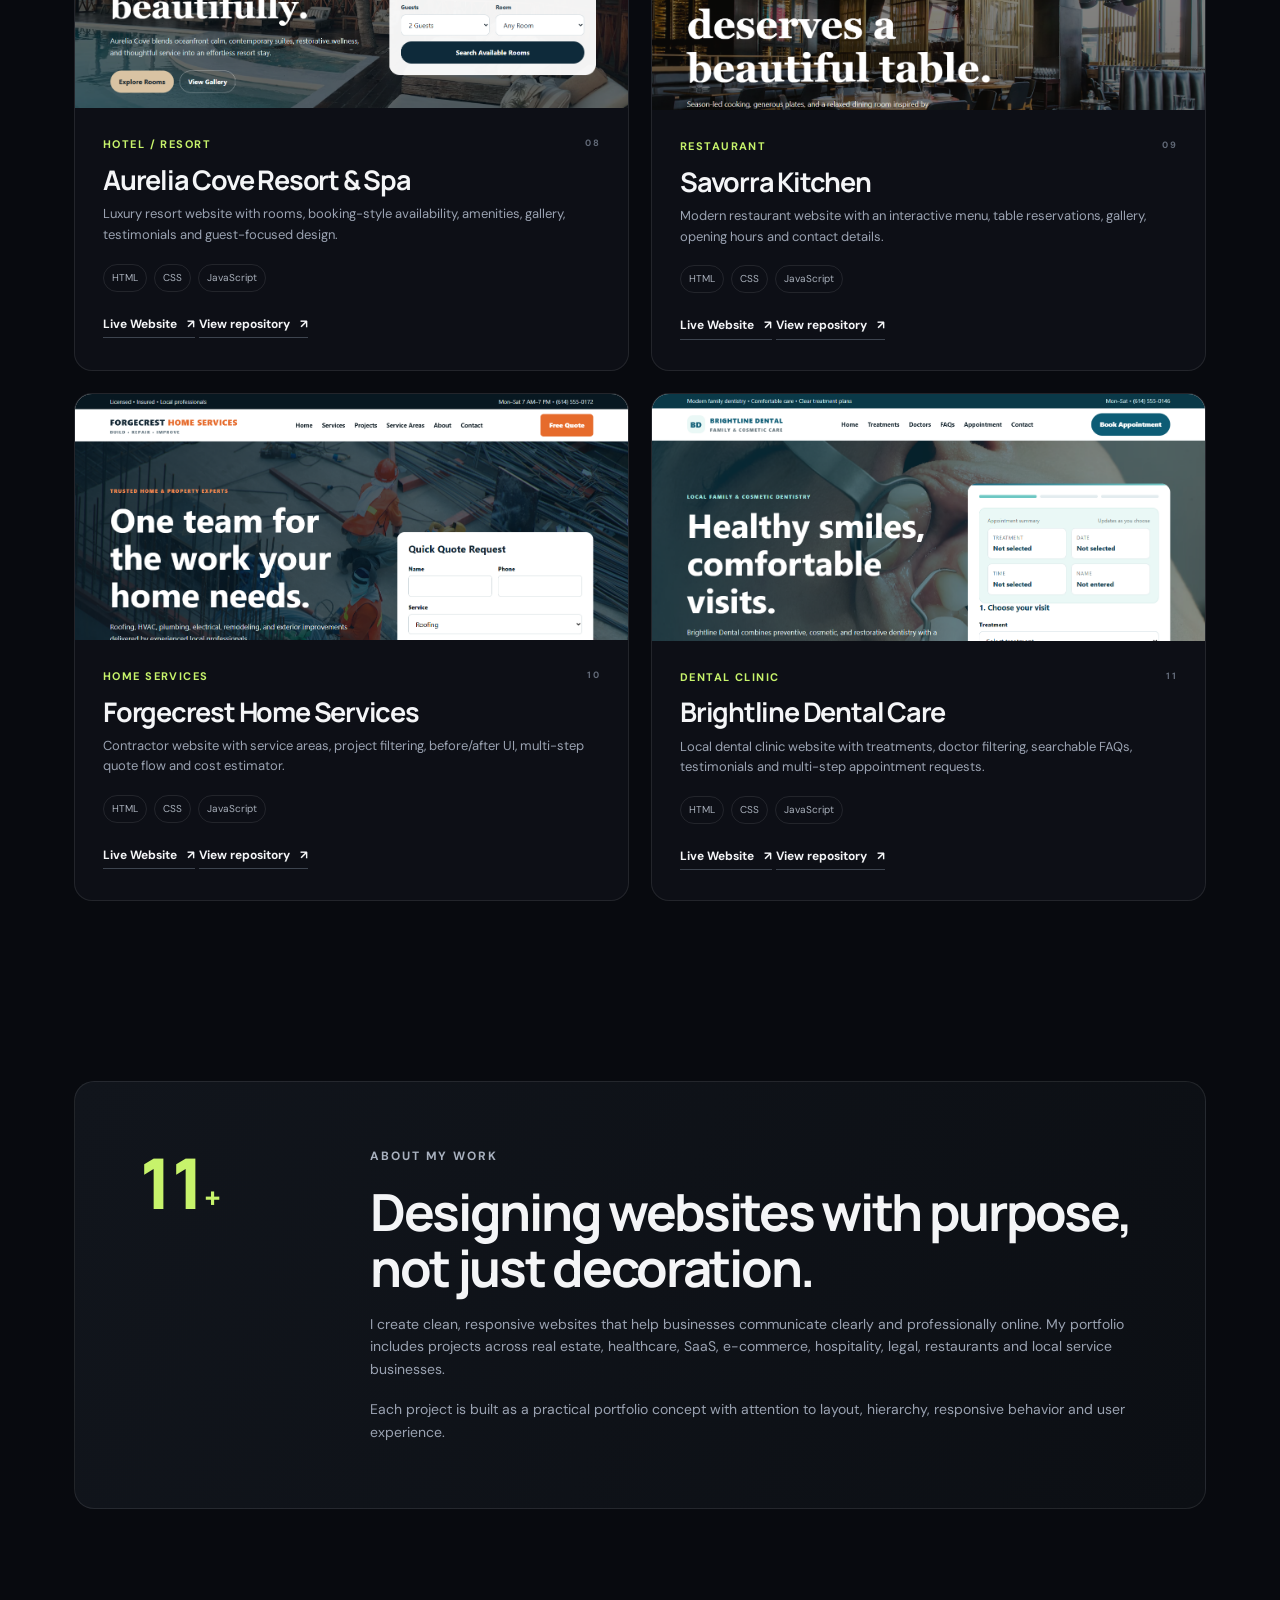
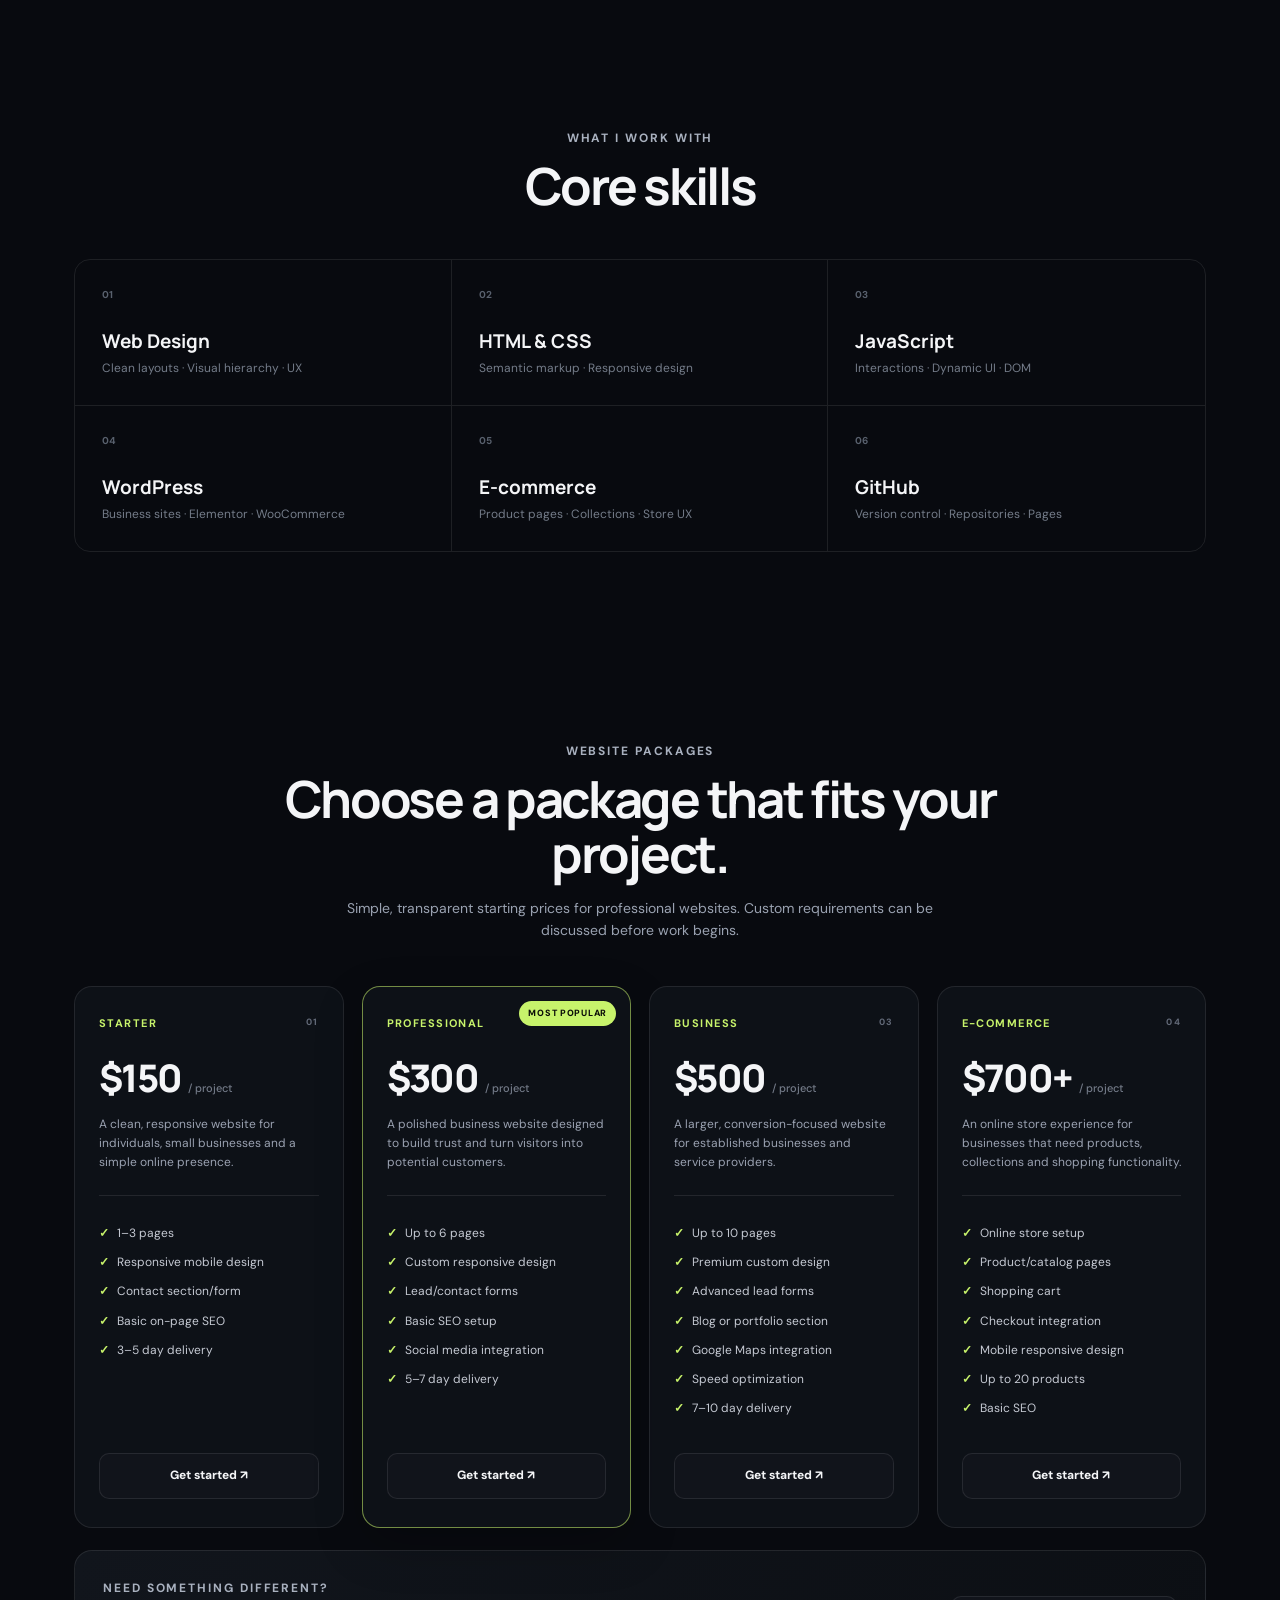
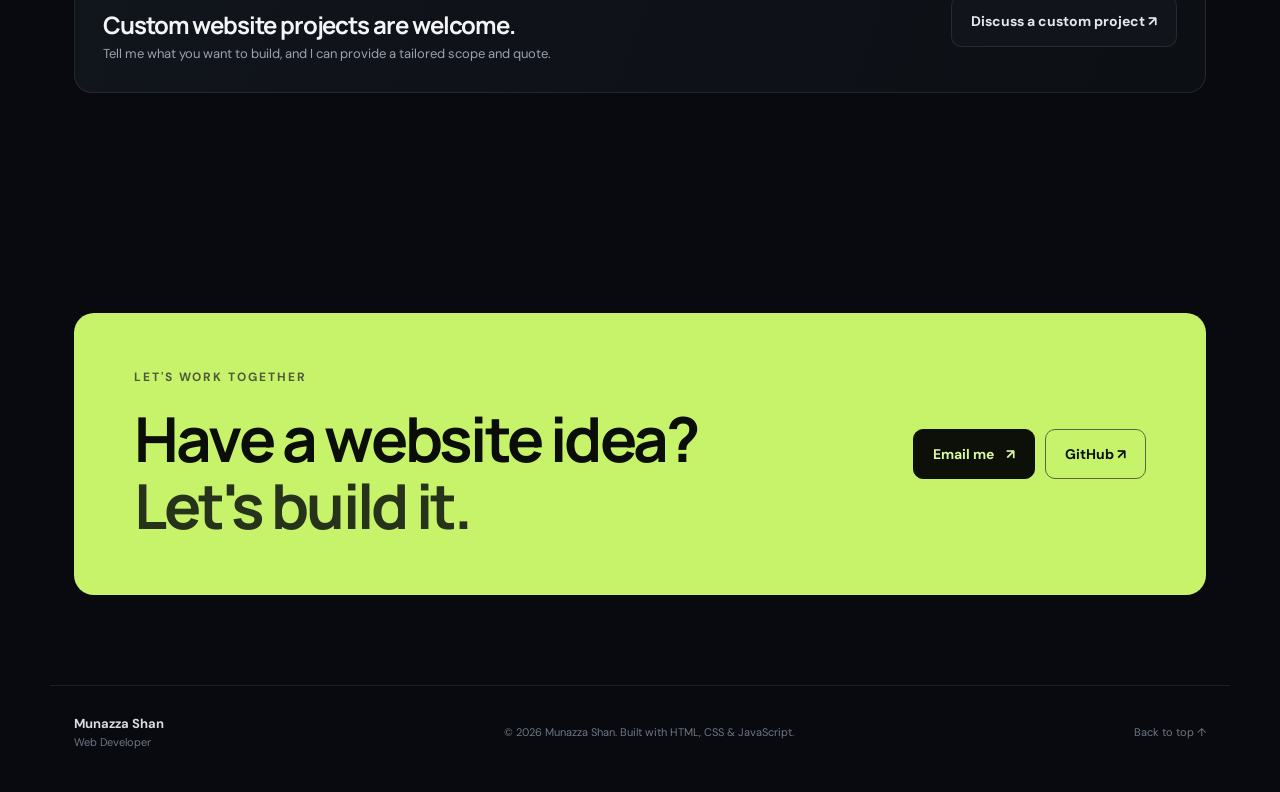
==== commit 9cf4ff25: "Update index.html" ====
--- a/index.html
+++ b/index.html
@@ -30,7 +30,7 @@
     <section class="hero section">
       <div class="hero-copy">
         <div class="eyebrow"><i></i> Available for web projects</div>
-        <h1>I build modern websites for <em>businesses and growing brands.</em></h1>
+        <h1>I build modern websites for <em>growing businesses.</em></h1>
         <p class="hero-text">I'm Munazza Shan, a web developer focused on responsive business websites, SaaS landing pages and e-commerce experiences.</p>
         <div class="hero-actions">
           <a class="btn primary" href="#projects">View my work <span>↗</span></a>
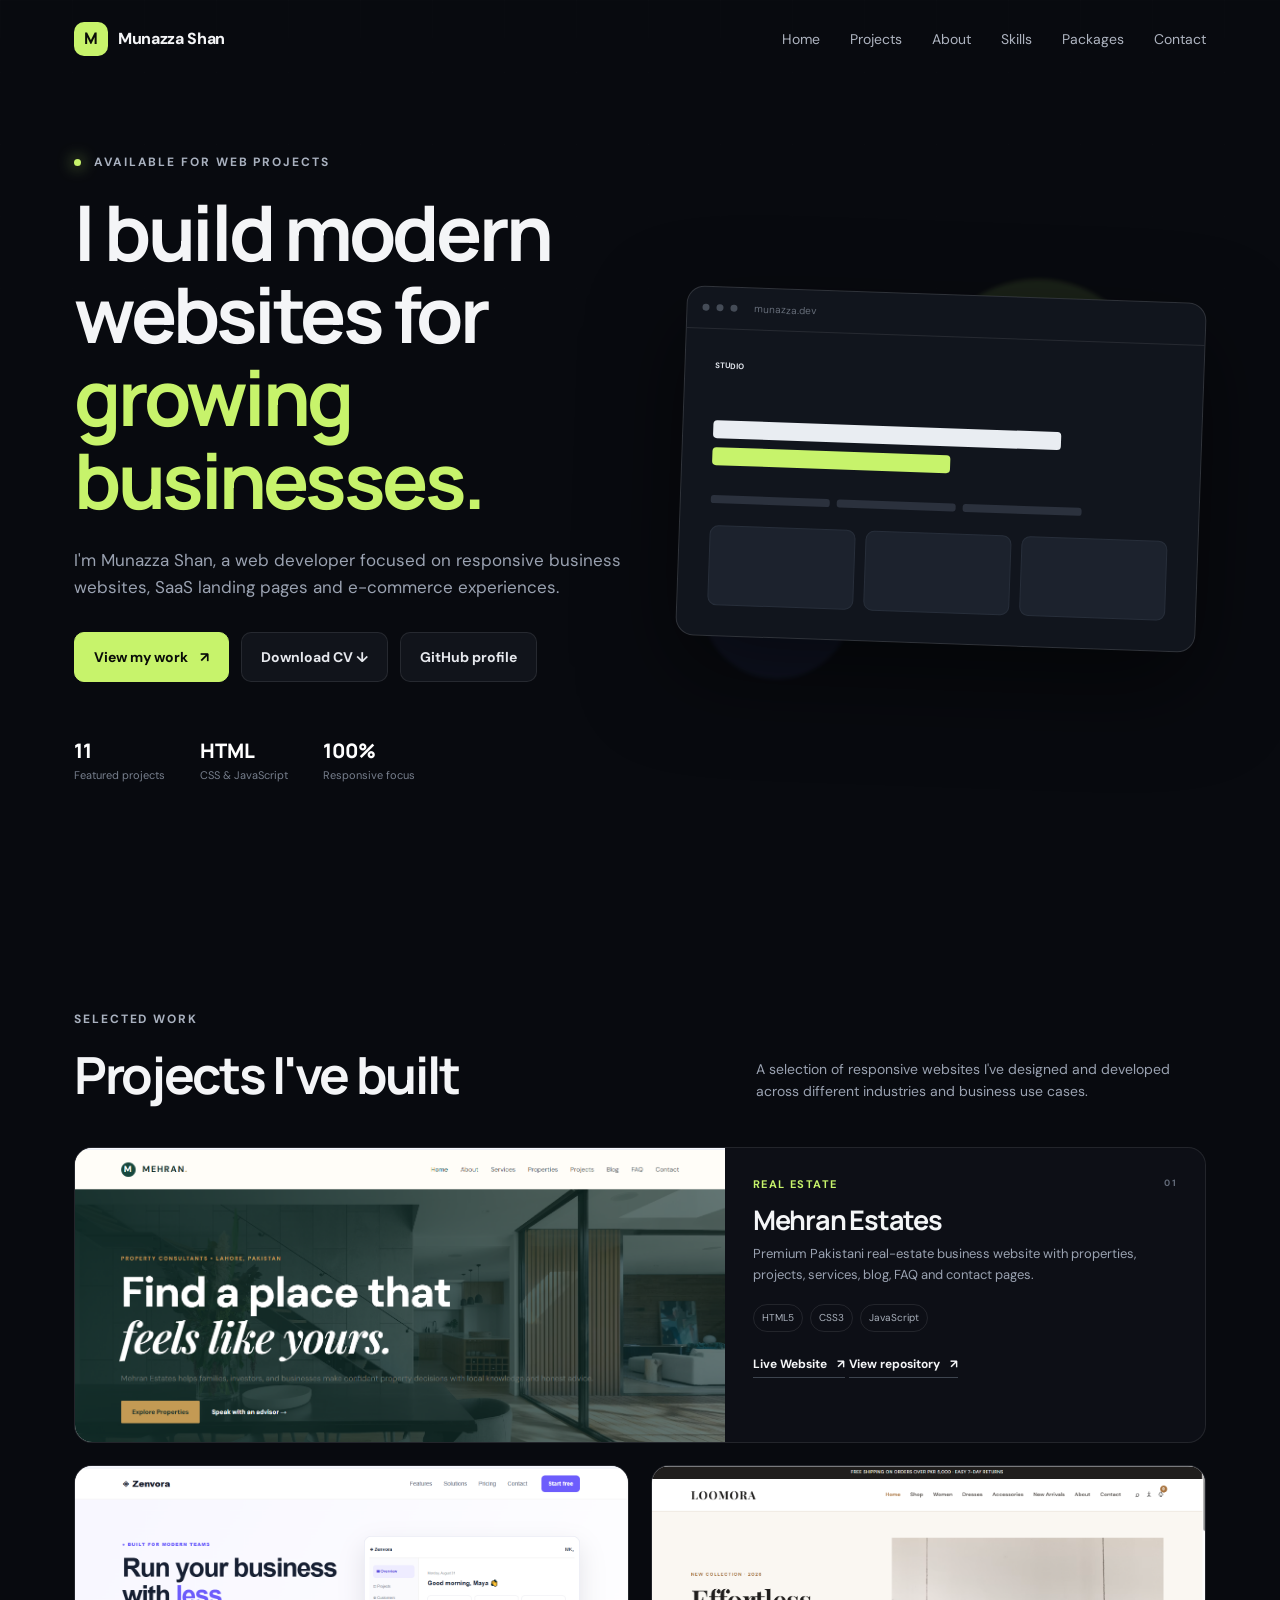
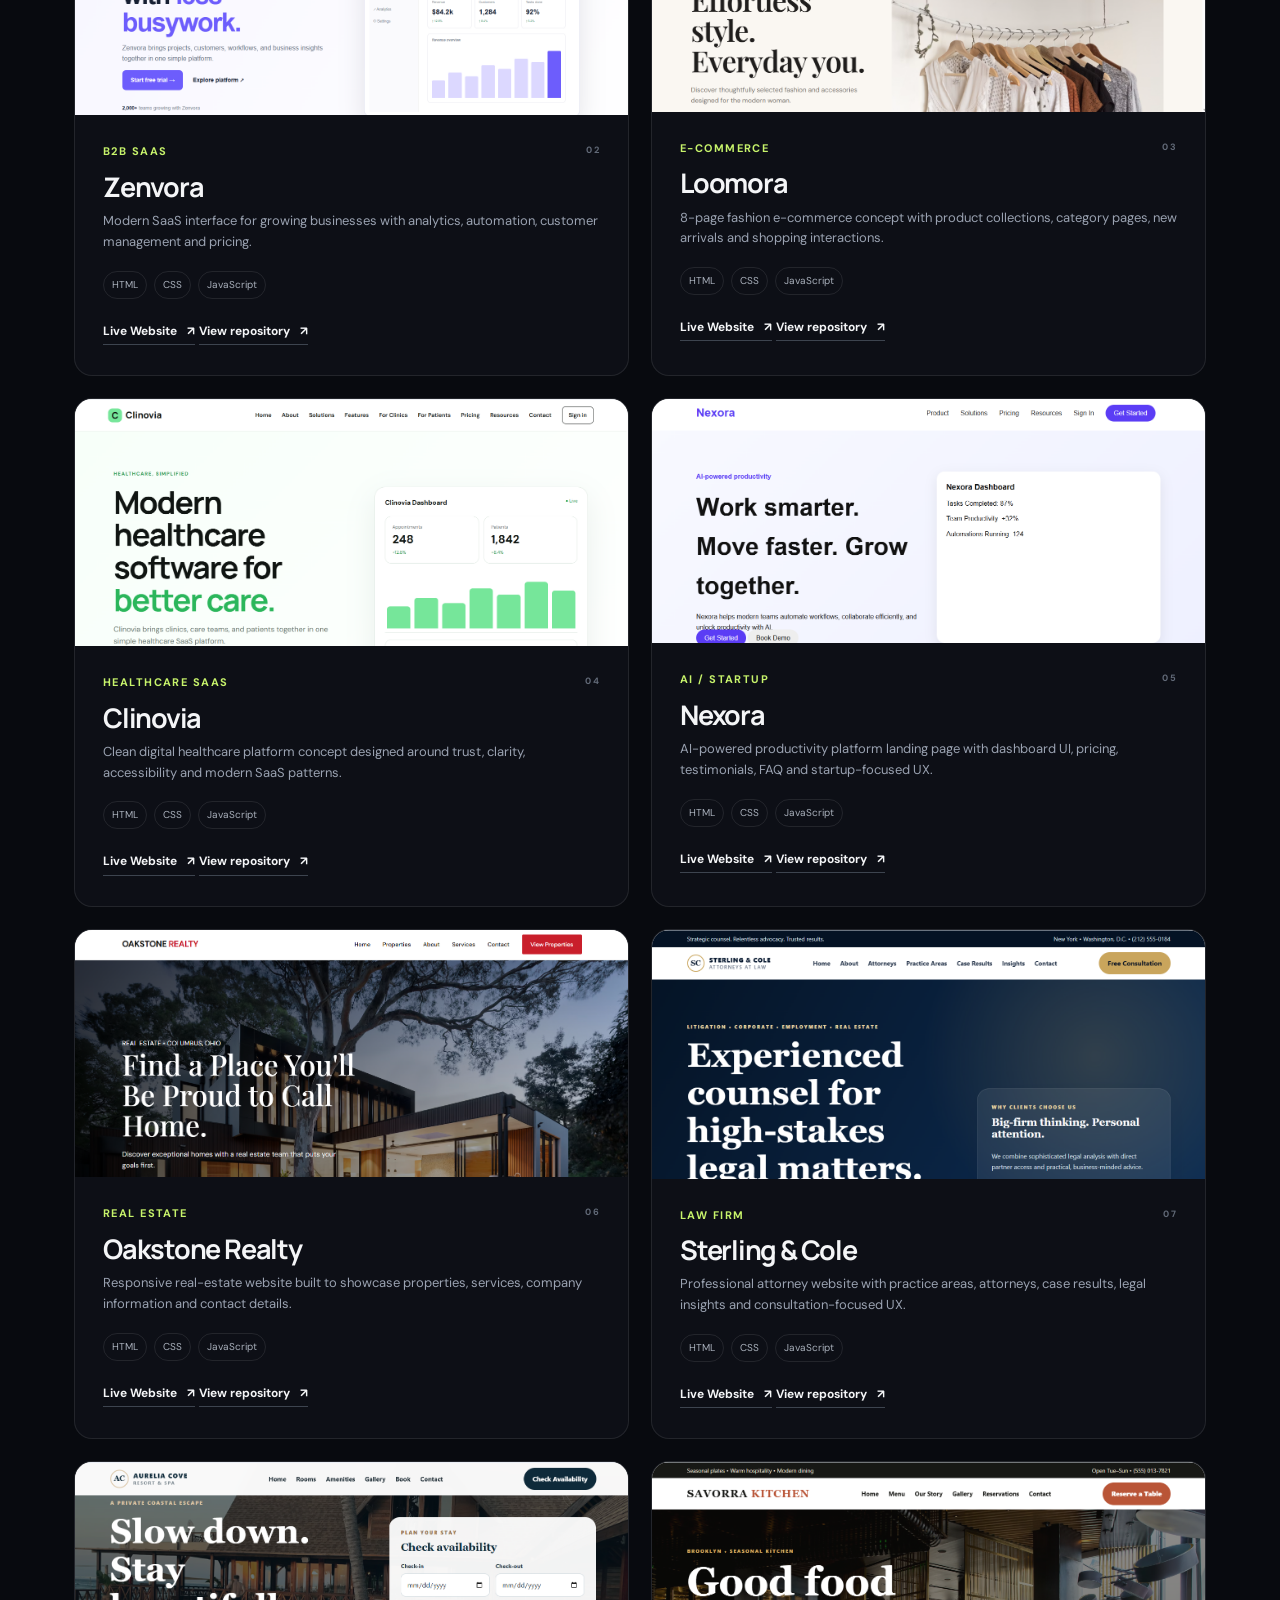
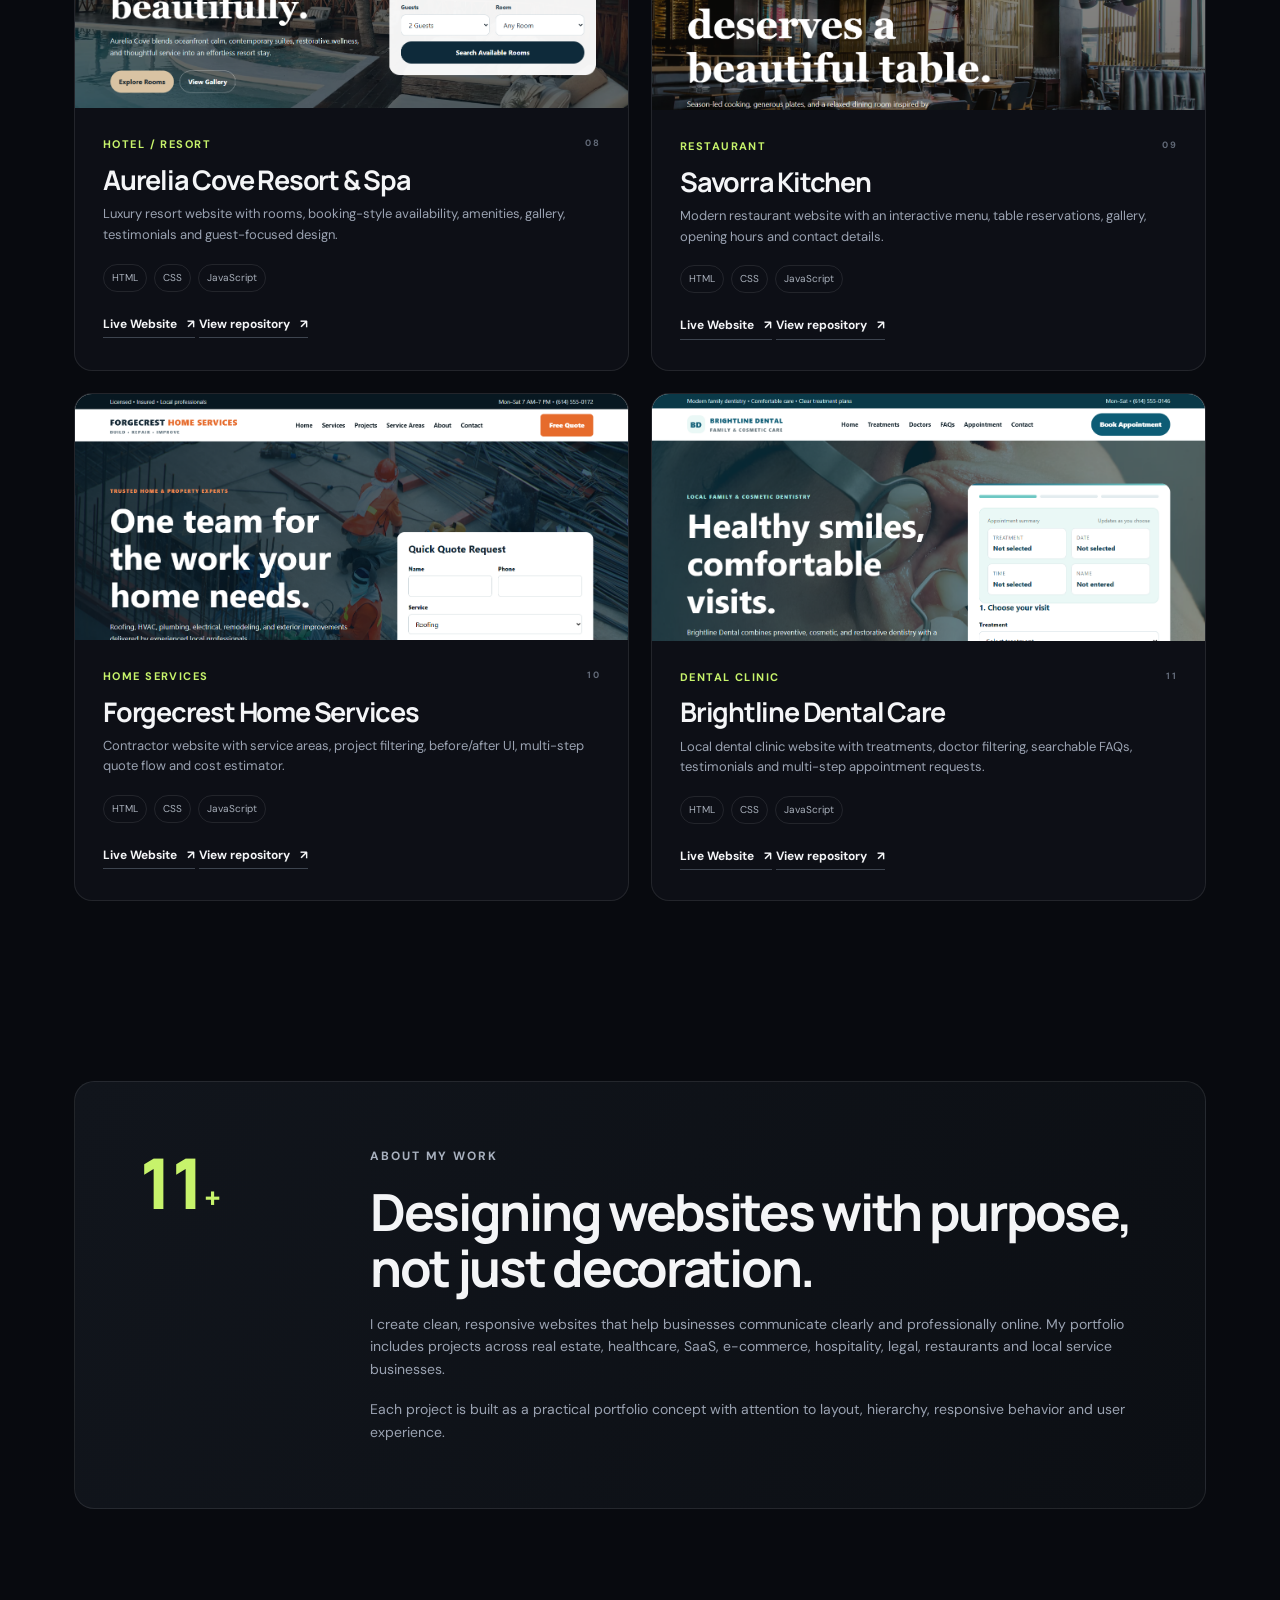
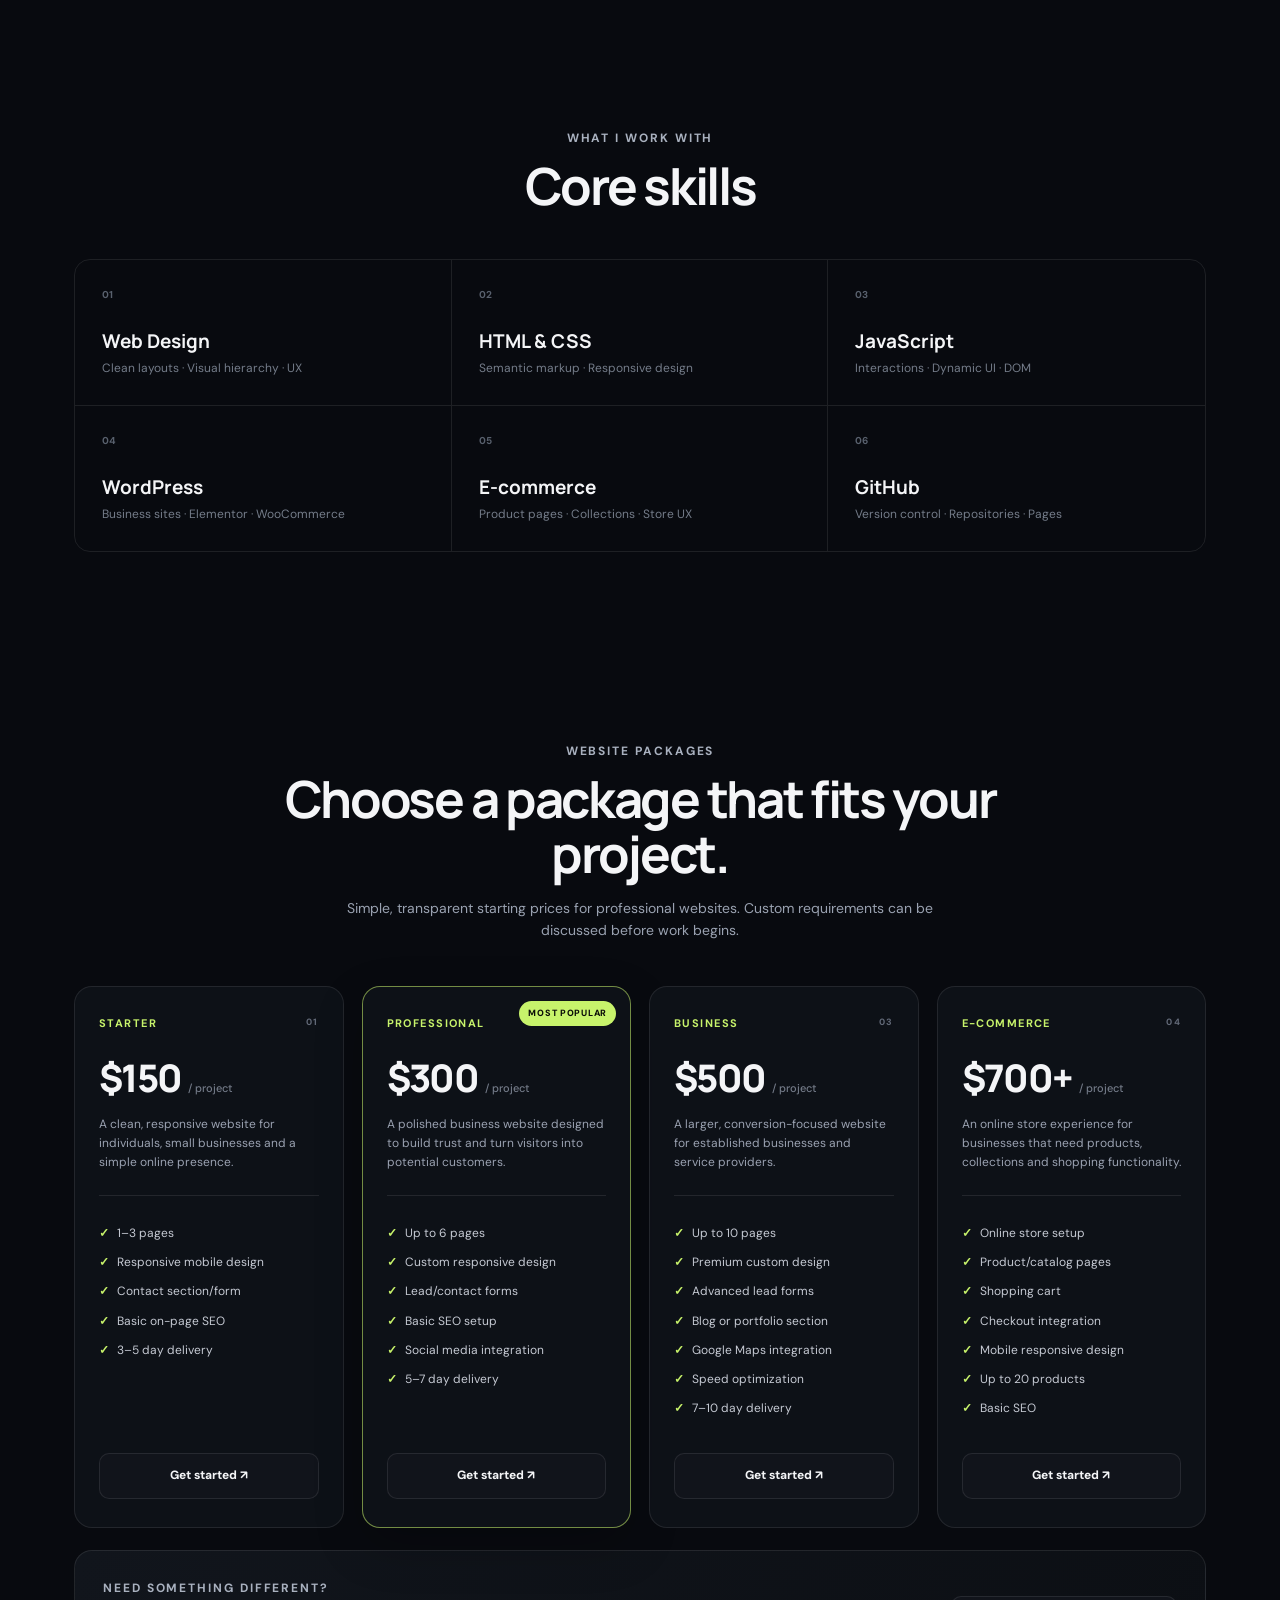
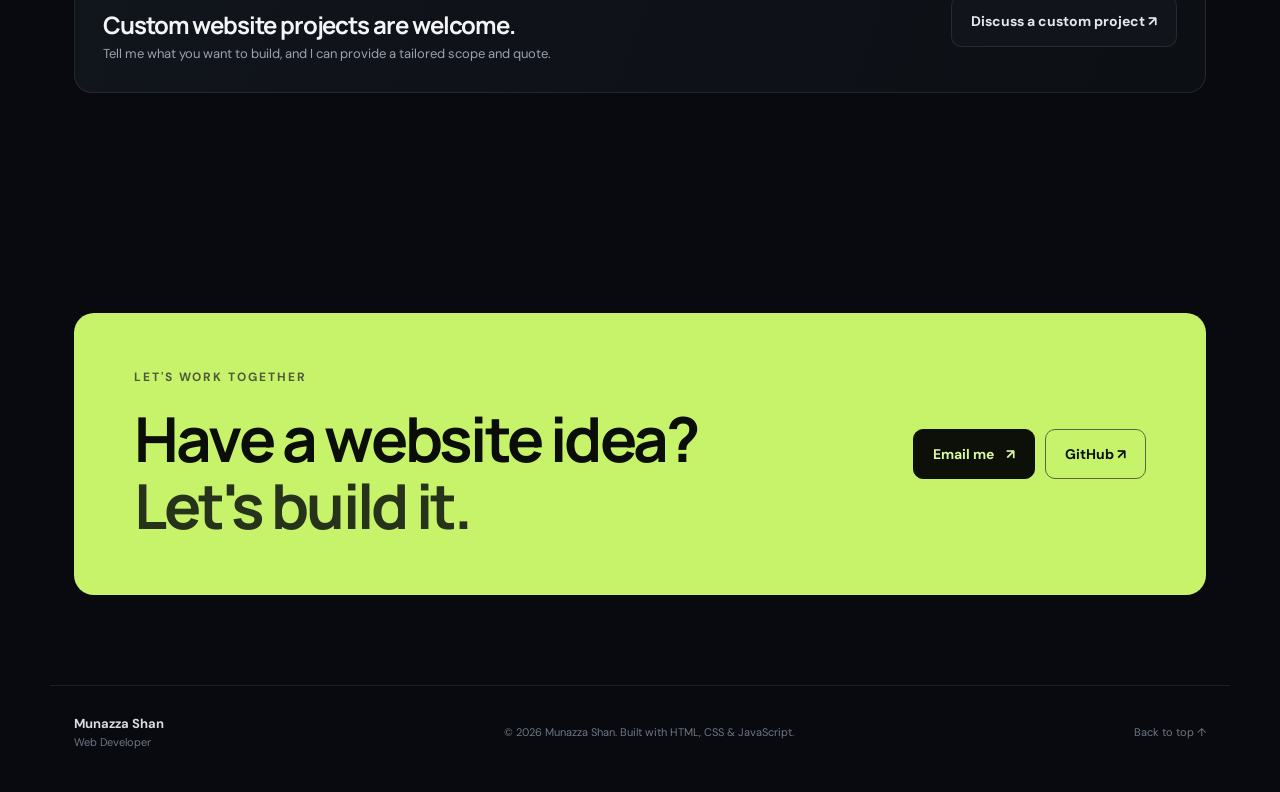
==== commit 02b26529: "Update index.html" ====
--- a/index.html
+++ b/index.html
@@ -34,6 +34,7 @@
         <p class="hero-text">I'm Munazza Shan, a web developer focused on responsive business websites, SaaS landing pages and e-commerce experiences.</p>
         <div class="hero-actions">
           <a class="btn primary" href="#projects">View my work <span>↗</span></a>
+          <a class="btn secondary" href="Munazza-Shan-CV.pdf" download>Download CV ↓</a>
           <a class="btn secondary" href="https://github.com/munazza-shan-web" target="_blank" rel="noopener">GitHub profile</a>
         </div>
         <div class="hero-stats">
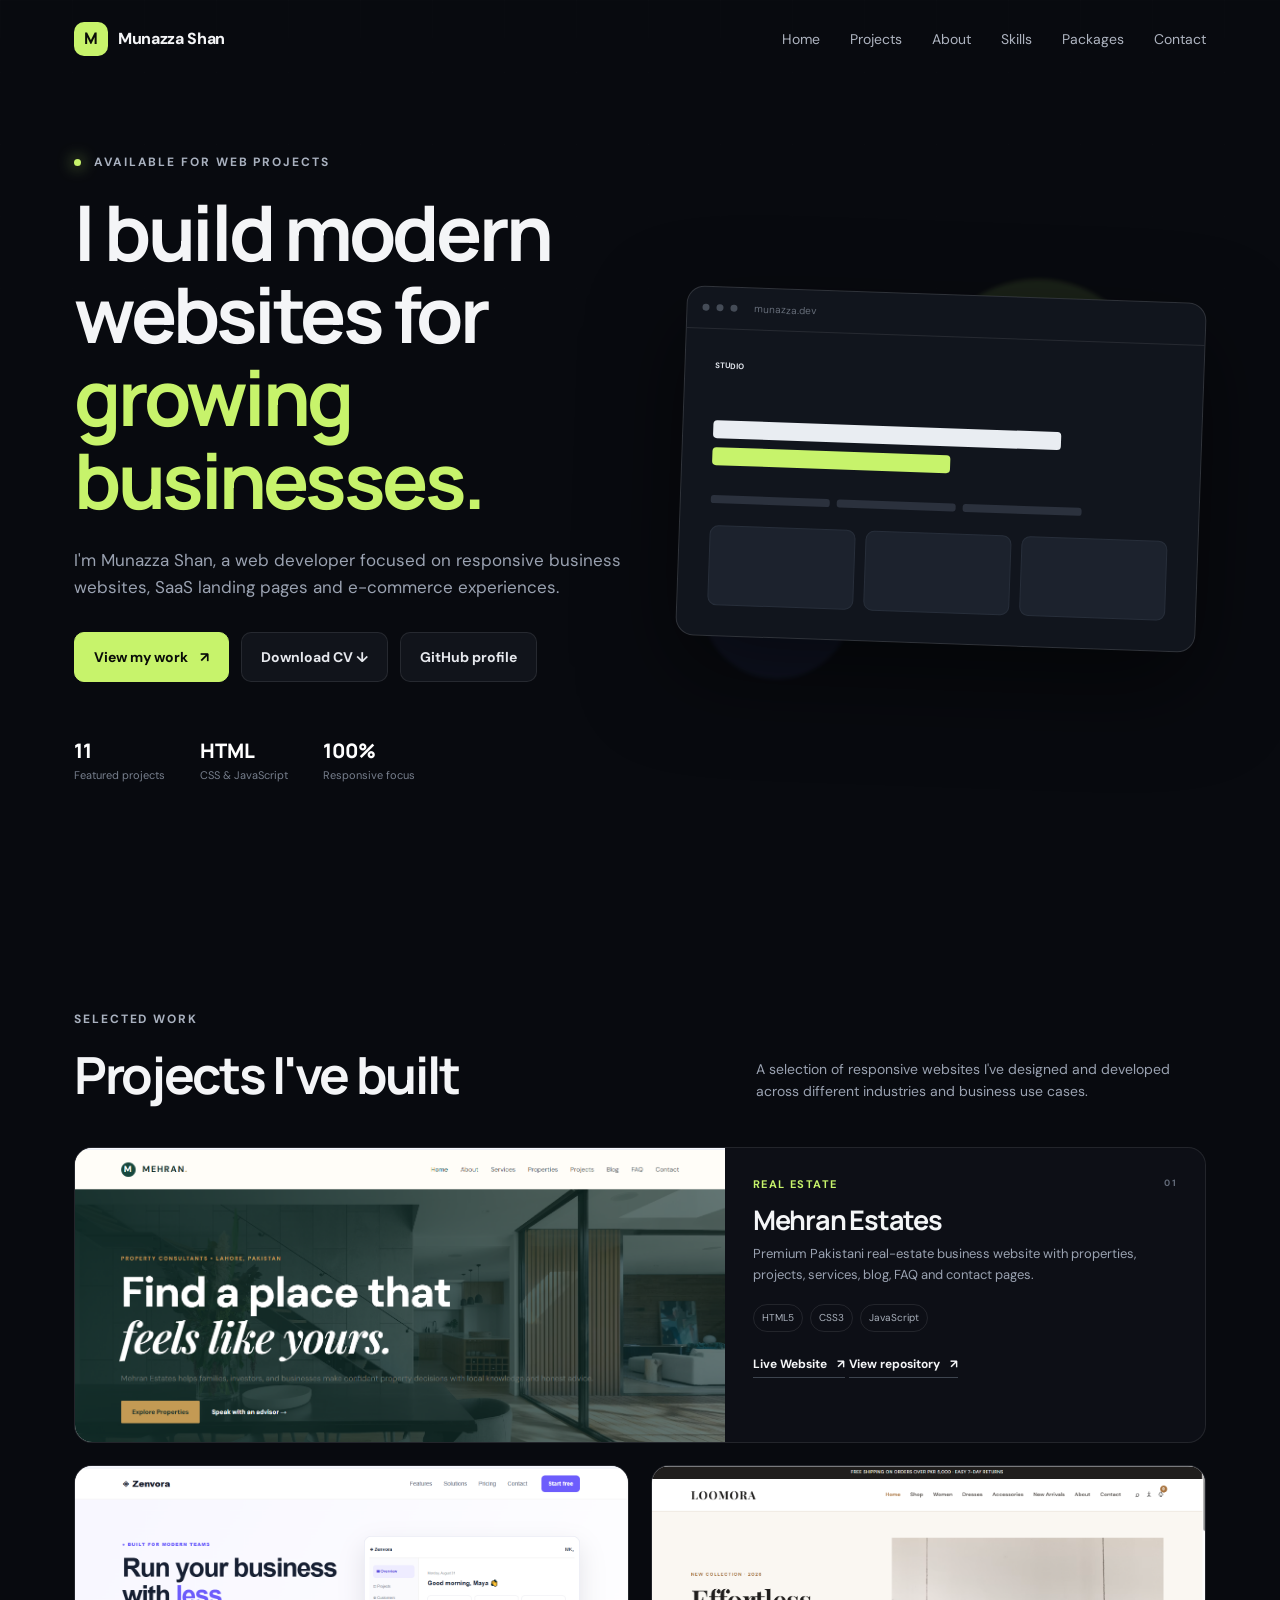
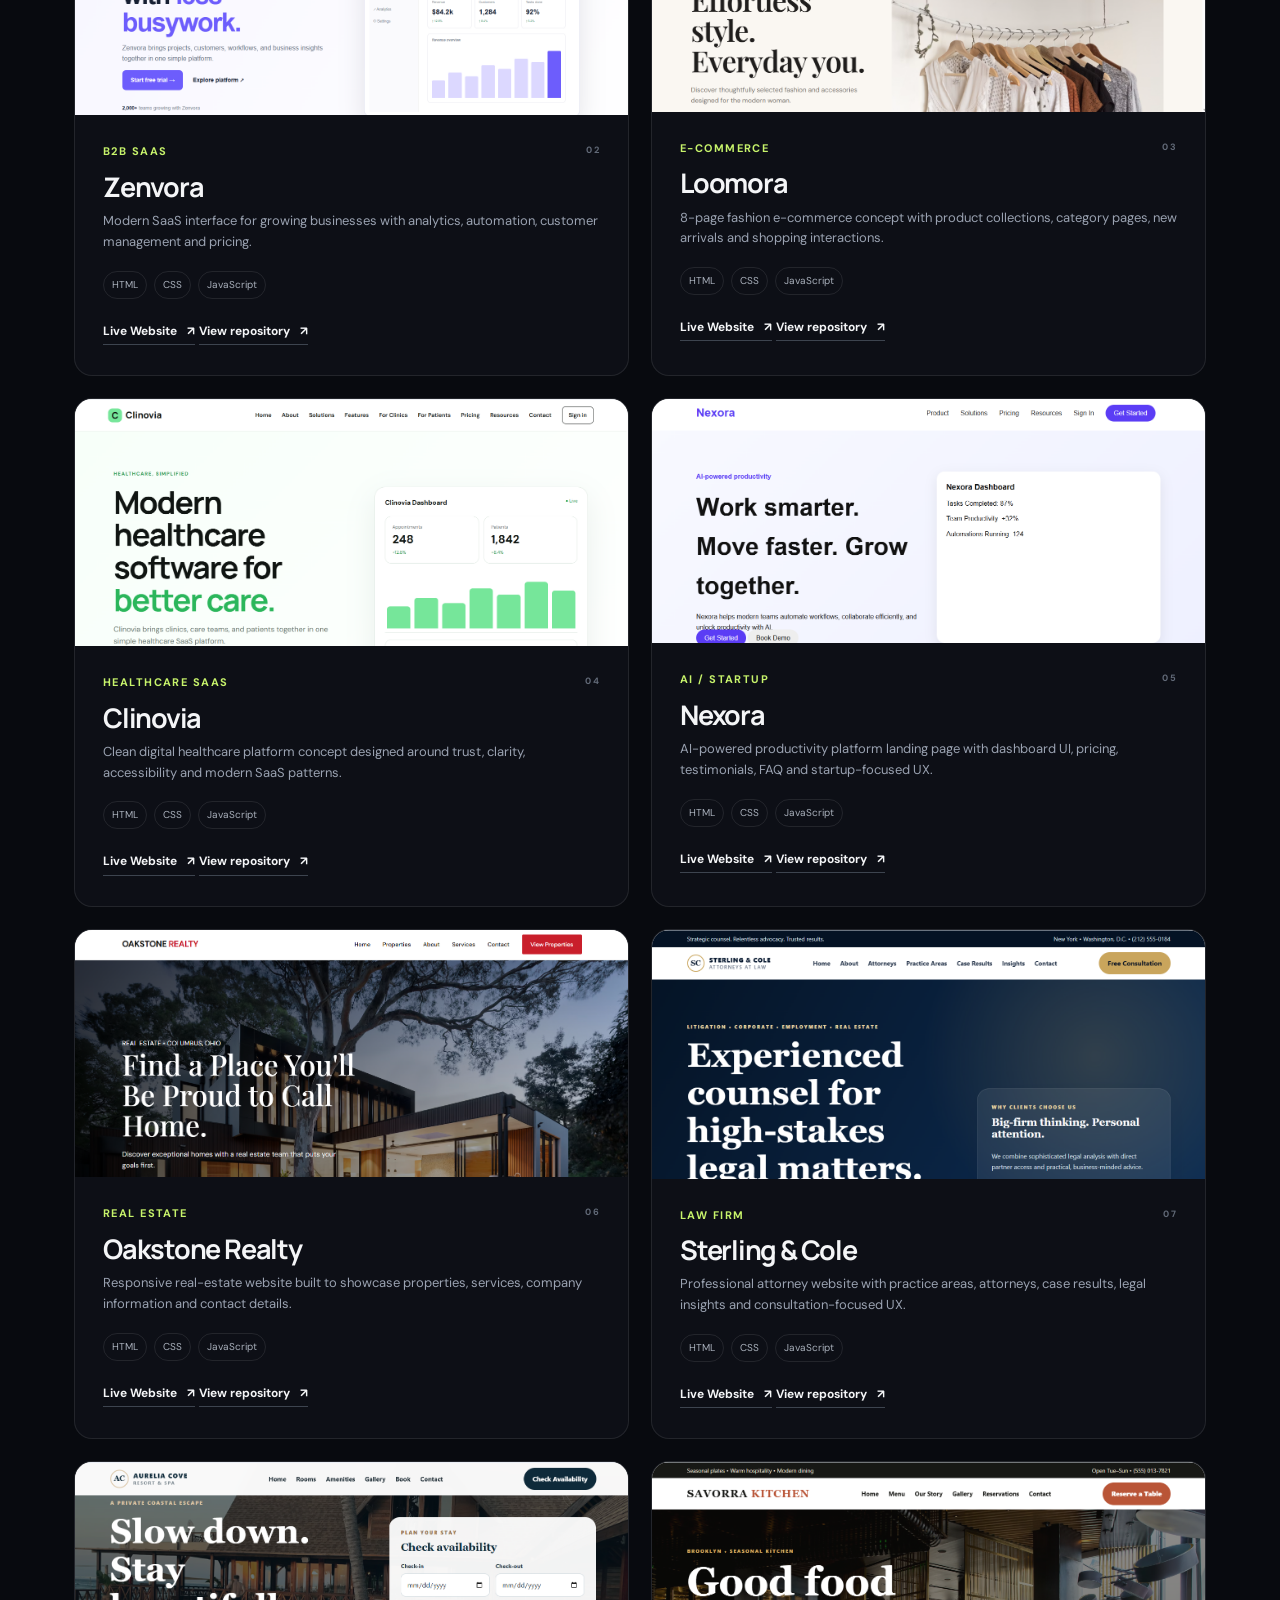
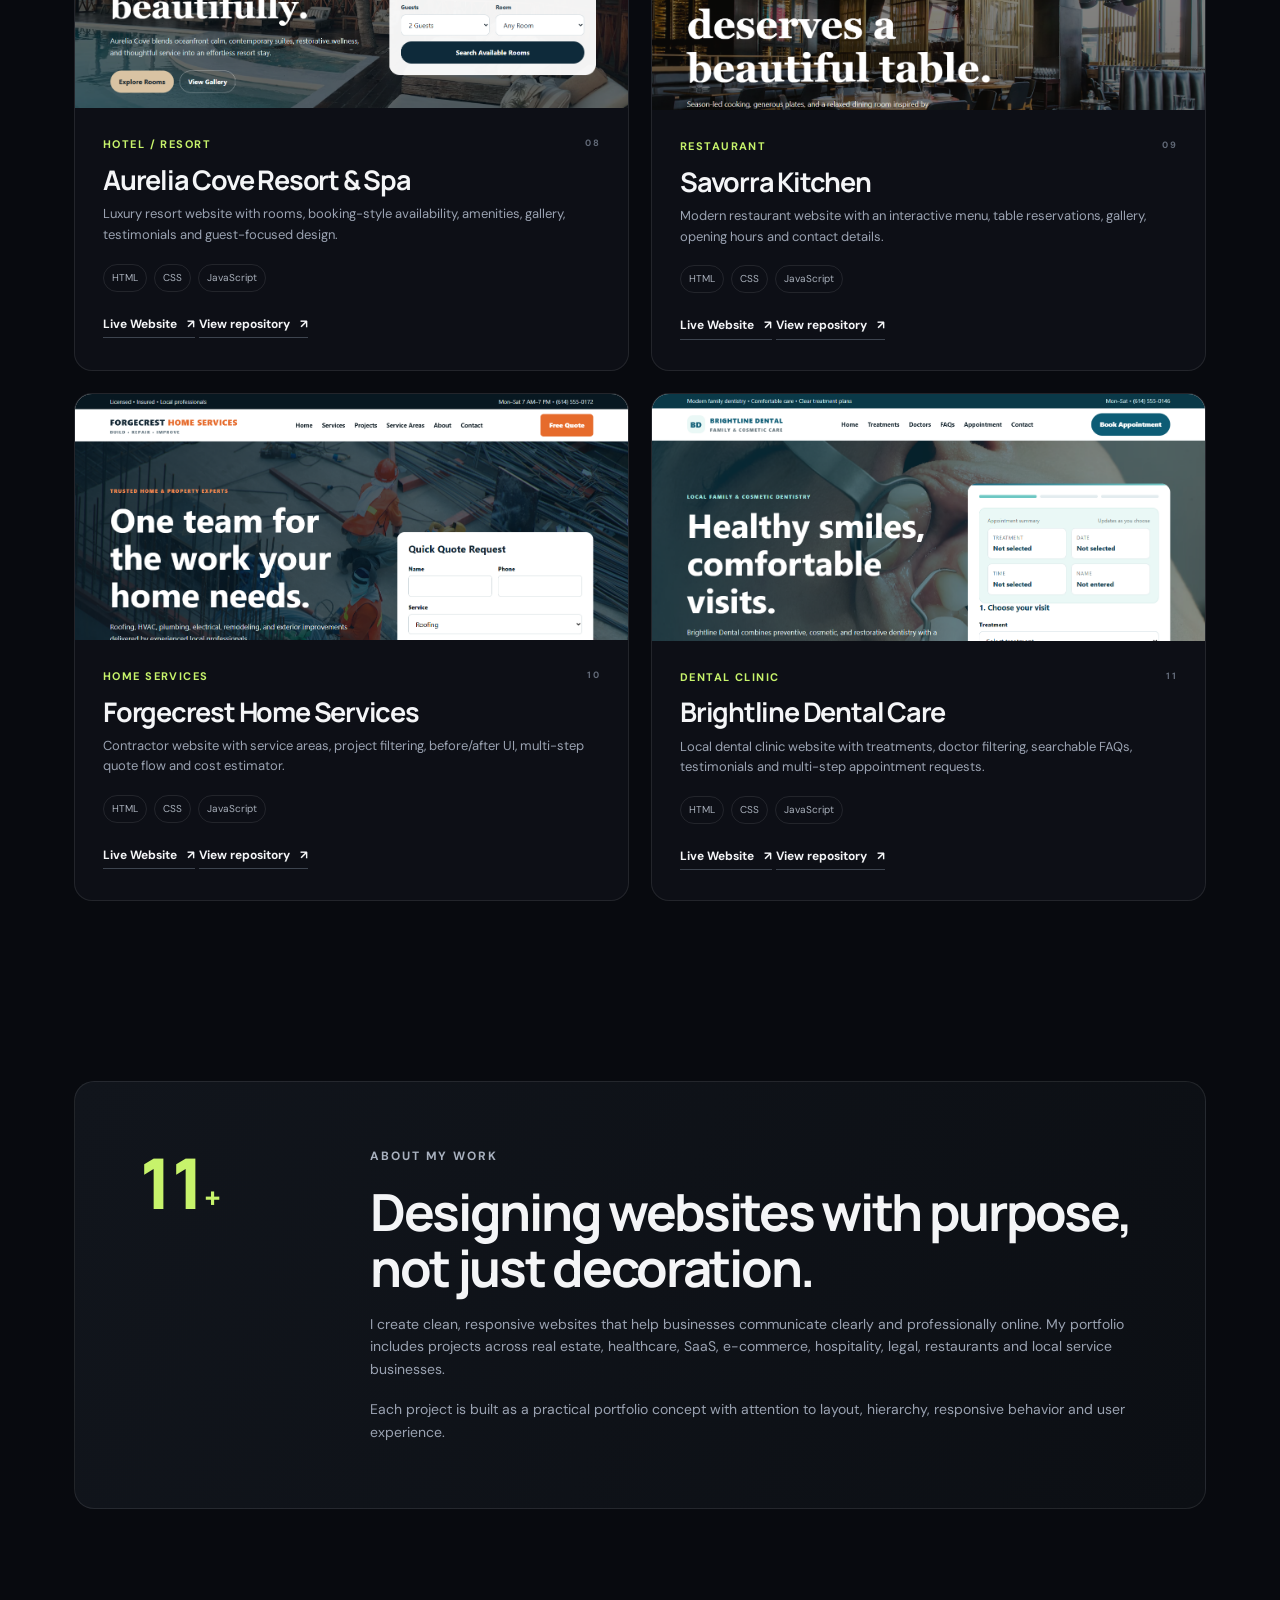
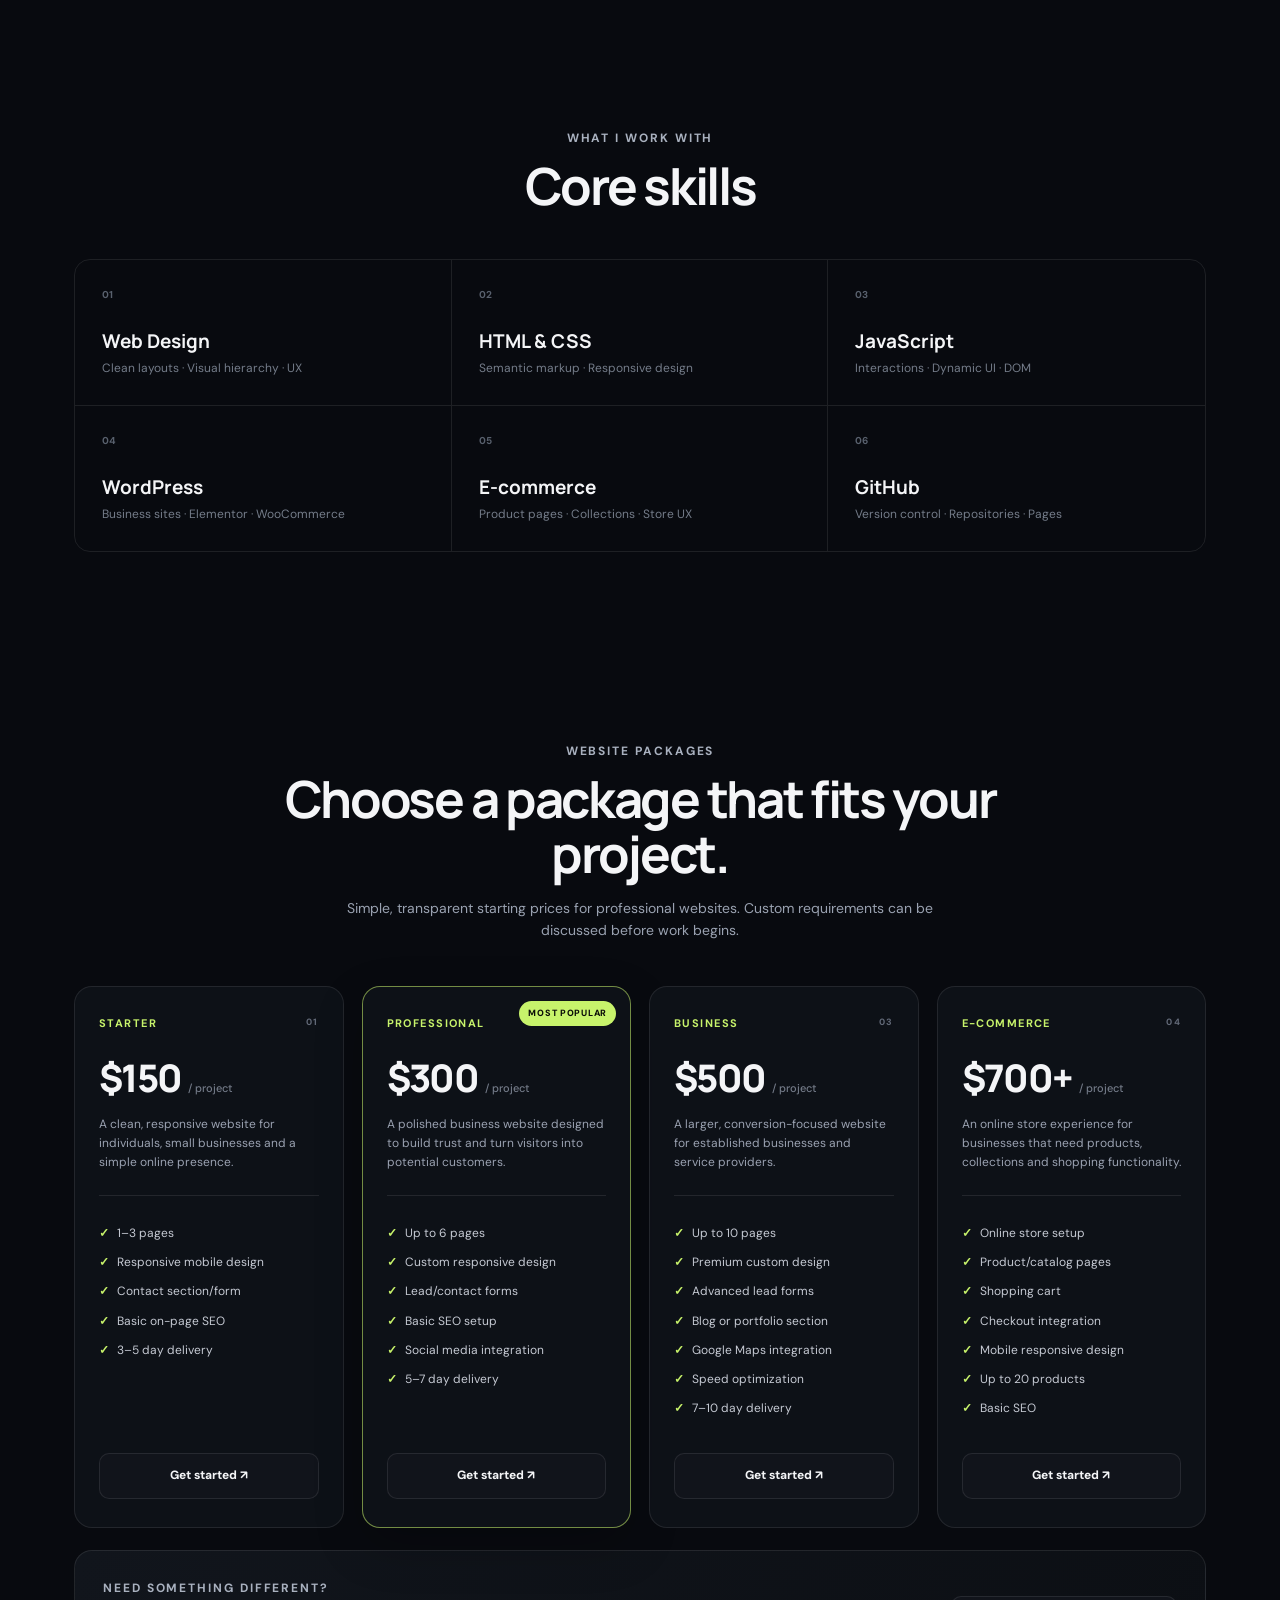
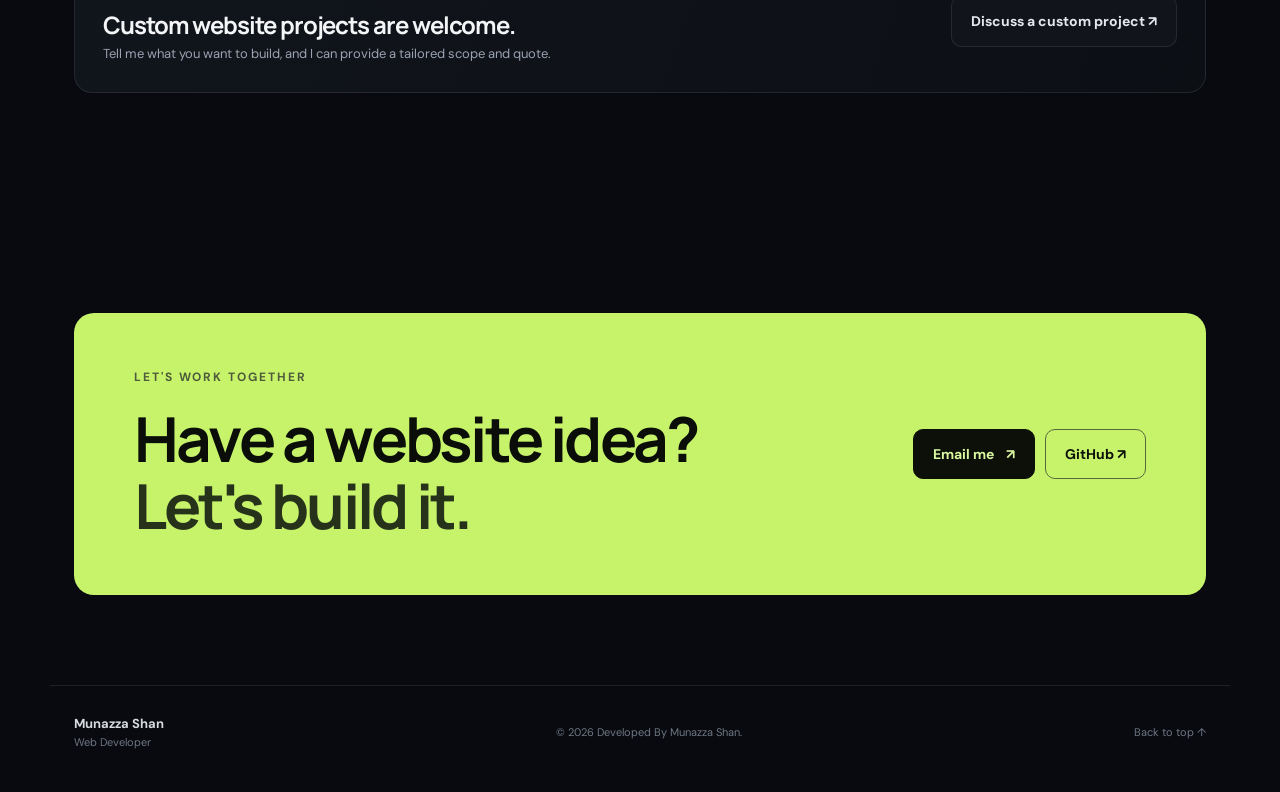
==== commit d40a2f94: "Update index.html" ====
--- a/index.html
+++ b/index.html
@@ -303,7 +303,7 @@
 
   <footer>
     <div><strong>Munazza Shan</strong><span>Web Developer</span></div>
-    <p>© <span id="year"></span> Munazza Shan. Built with HTML, CSS & JavaScript.</p>
+    <p>© <span id="year"></span> Developed By Munazza Shan.</p>
     <a href="#home">Back to top ↑</a>
   </footer>
 
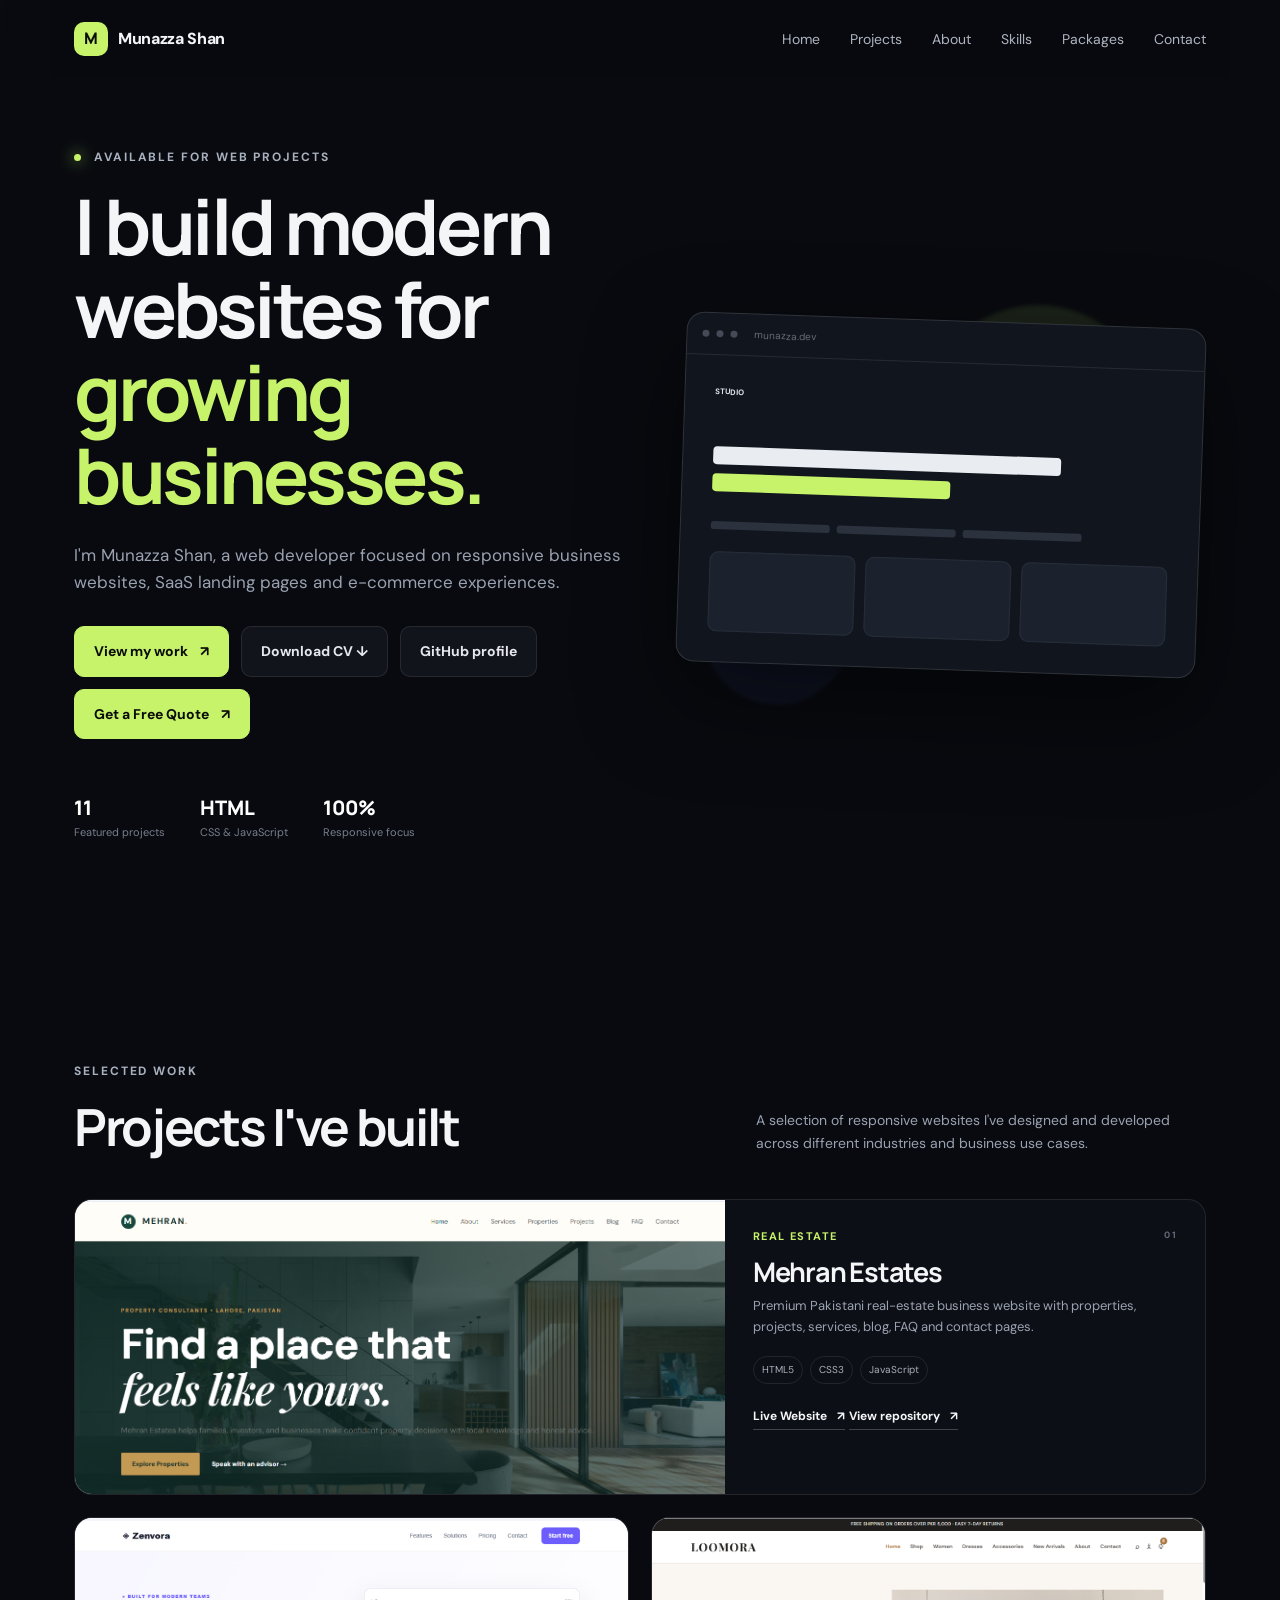
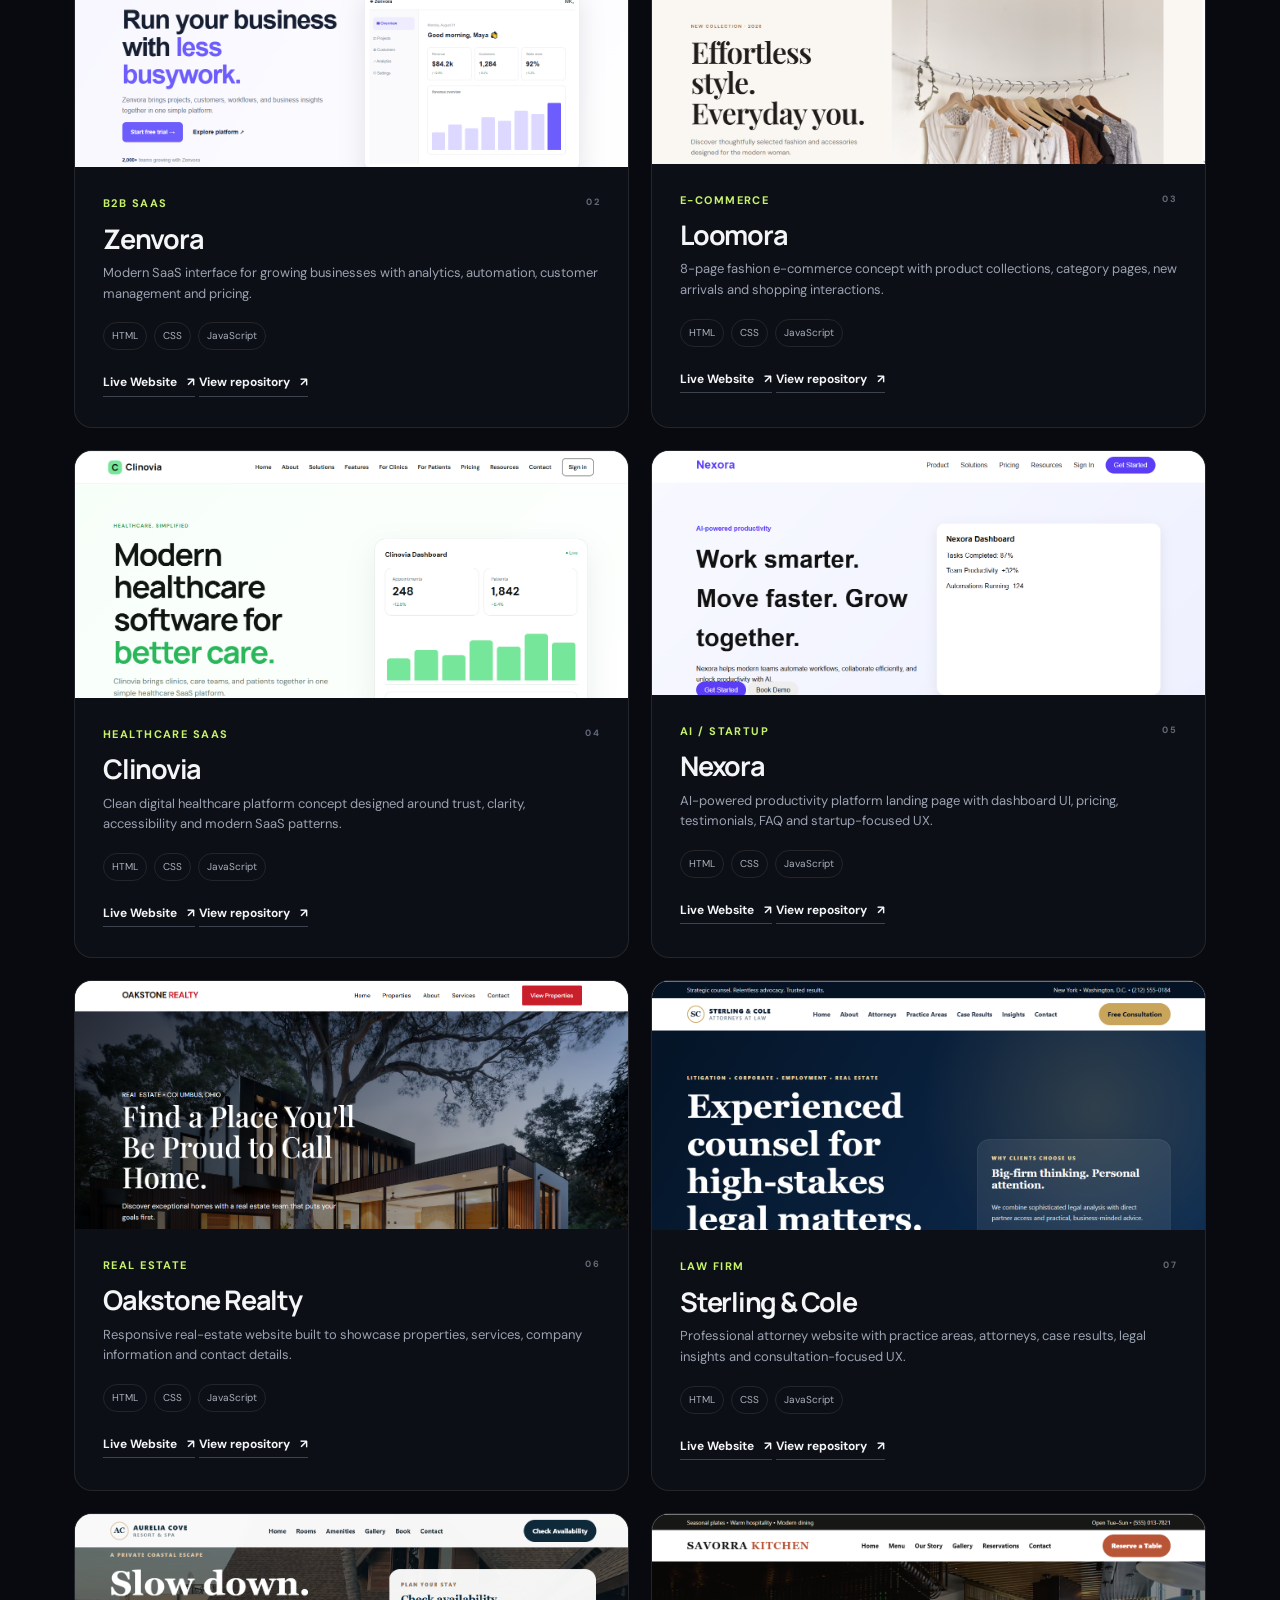
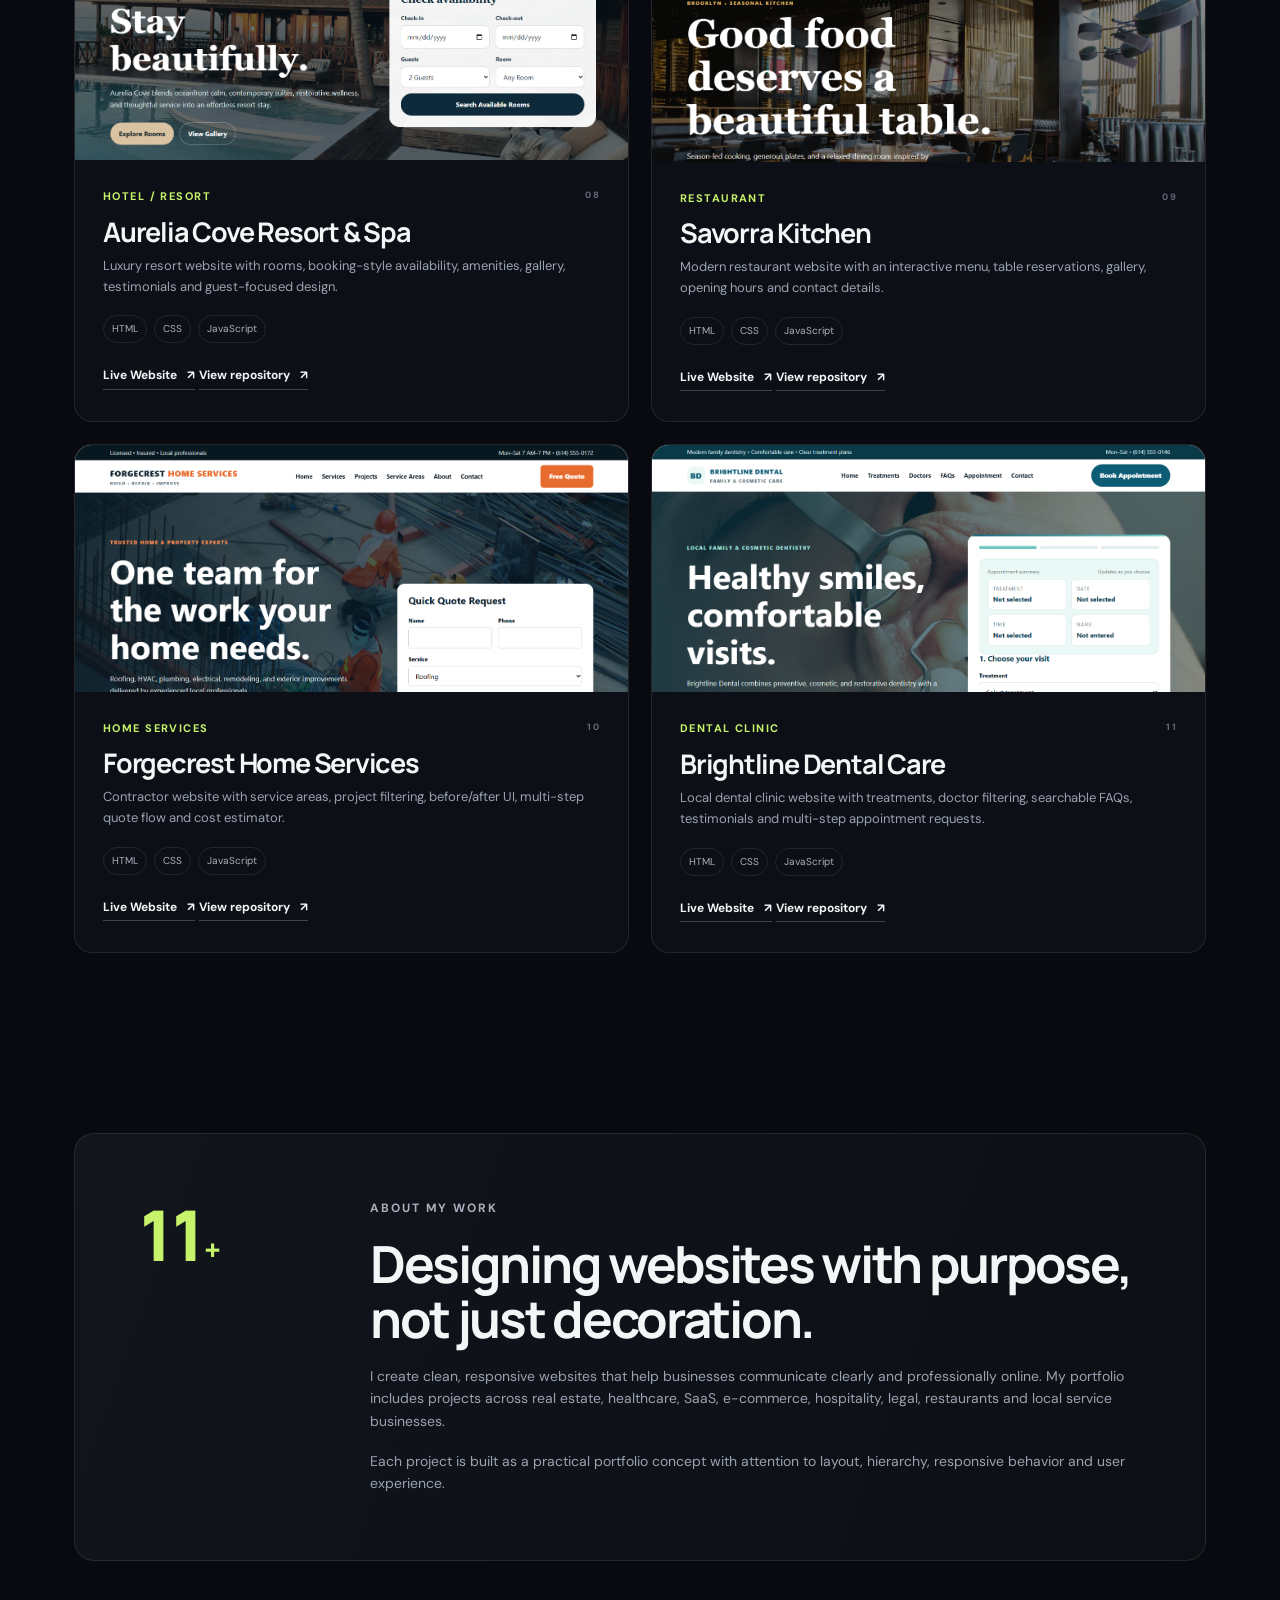
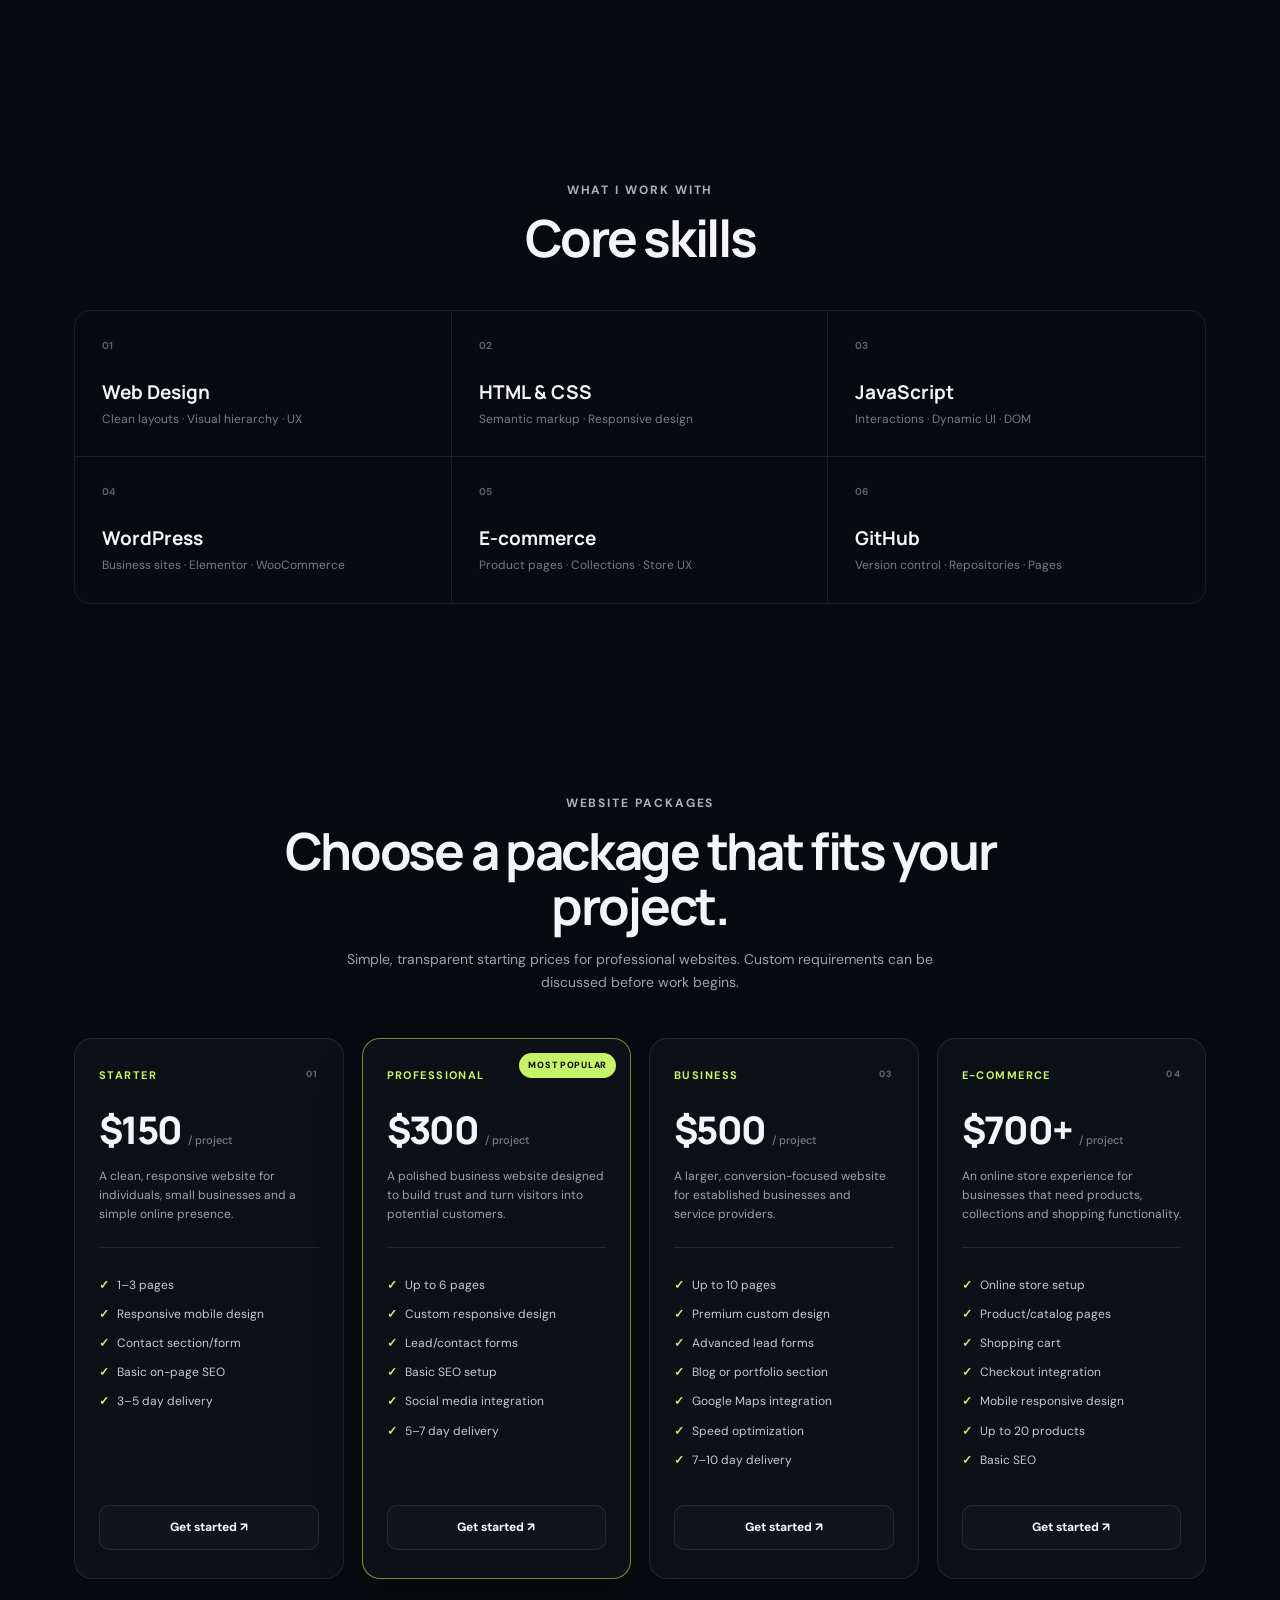
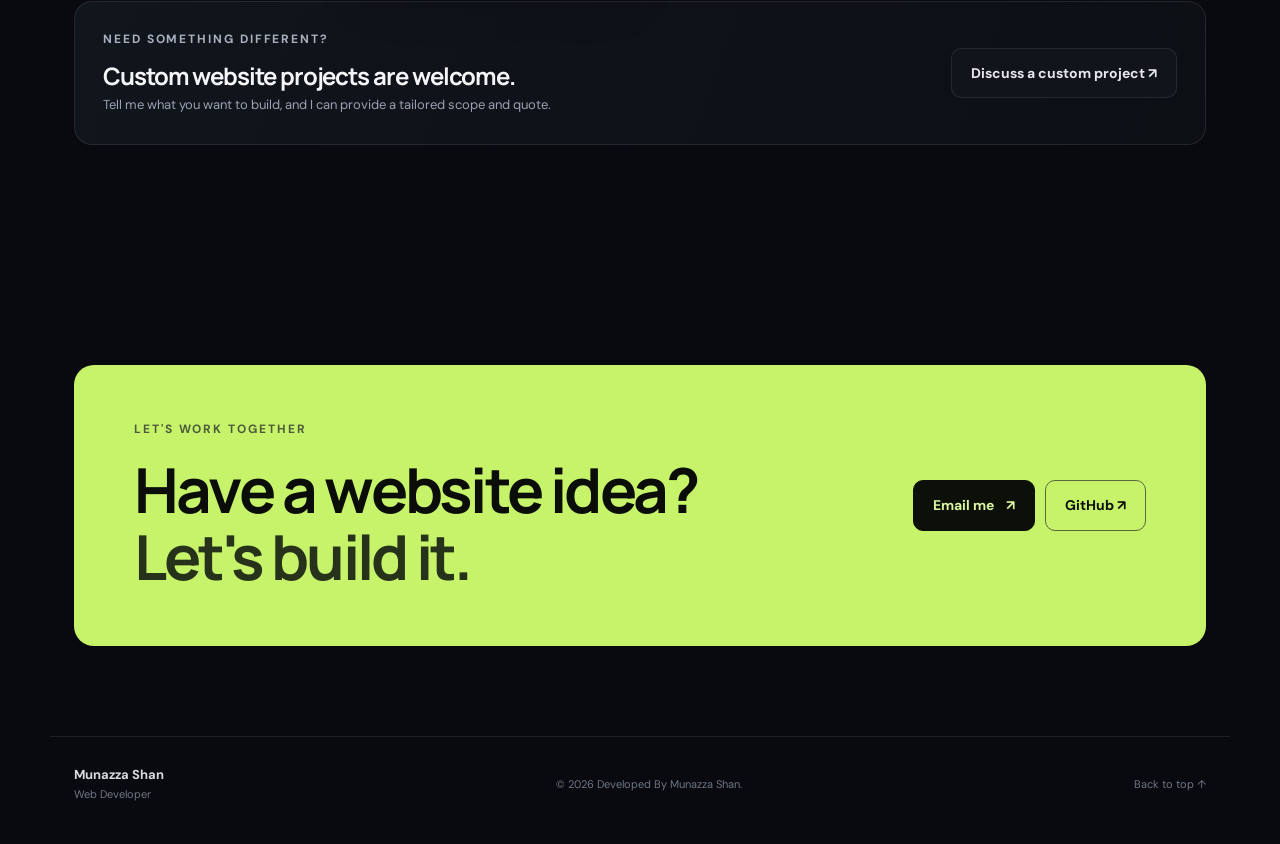
==== commit a69559e4: "Update index.html" ====
--- a/index.html
+++ b/index.html
@@ -36,6 +36,7 @@
           <a class="btn primary" href="#projects">View my work <span>↗</span></a>
           <a class="btn secondary" href="Munazza-Shan-CV.pdf" download>Download CV ↓</a>
           <a class="btn secondary" href="https://github.com/munazza-shan-web" target="_blank" rel="noopener">GitHub profile</a>
+          <a class="btn primary" href="inquiry-form.html">Get a Free Quote <span>↗</span></a>
         </div>
         <div class="hero-stats">
           <div><strong>11</strong><span>Featured projects</span></div>
--- a/style.css
+++ b/style.css
@@ -7,7 +7,20 @@
 body{font-family:"DM Sans",sans-serif;background:var(--bg);color:var(--text);line-height:1.6;overflow-x:hidden}
 a{color:inherit;text-decoration:none}
 .bg-grid{position:fixed;inset:0;pointer-events:none;opacity:.24;background-image:linear-gradient(rgba(255,255,255,.035) 1px,transparent 1px),linear-gradient(90deg,rgba(255,255,255,.035) 1px,transparent 1px);background-size:72px 72px;mask-image:linear-gradient(to bottom,black,transparent 75%);z-index:-2}
-.site-header{height:78px;max-width:var(--max);margin:auto;padding:0 24px;display:flex;align-items:center;justify-content:space-between;position:relative;z-index:10}
+.site-header{
+  height:78px;
+  max-width:var(--max);
+  margin:auto;
+  padding:0 24px;
+  display:flex;
+  align-items:center;
+  justify-content:space-between;
+  position:sticky;
+  top:0;
+  z-index:1000;
+  background:rgba(8,10,15,.92);
+  backdrop-filter:blur(12px);
+}
 .logo{font-weight:800;letter-spacing:-.02em;display:flex;align-items:center;gap:10px}.logo span{display:grid;place-items:center;width:34px;height:34px;border-radius:10px;background:var(--accent);color:#0b0e08;font-family:Manrope}
 .nav{display:flex;gap:30px;color:#aeb4c0;font-size:14px}.nav a:hover{color:#fff}
 .menu-btn{display:none;background:none;border:0;color:white;font-size:25px}
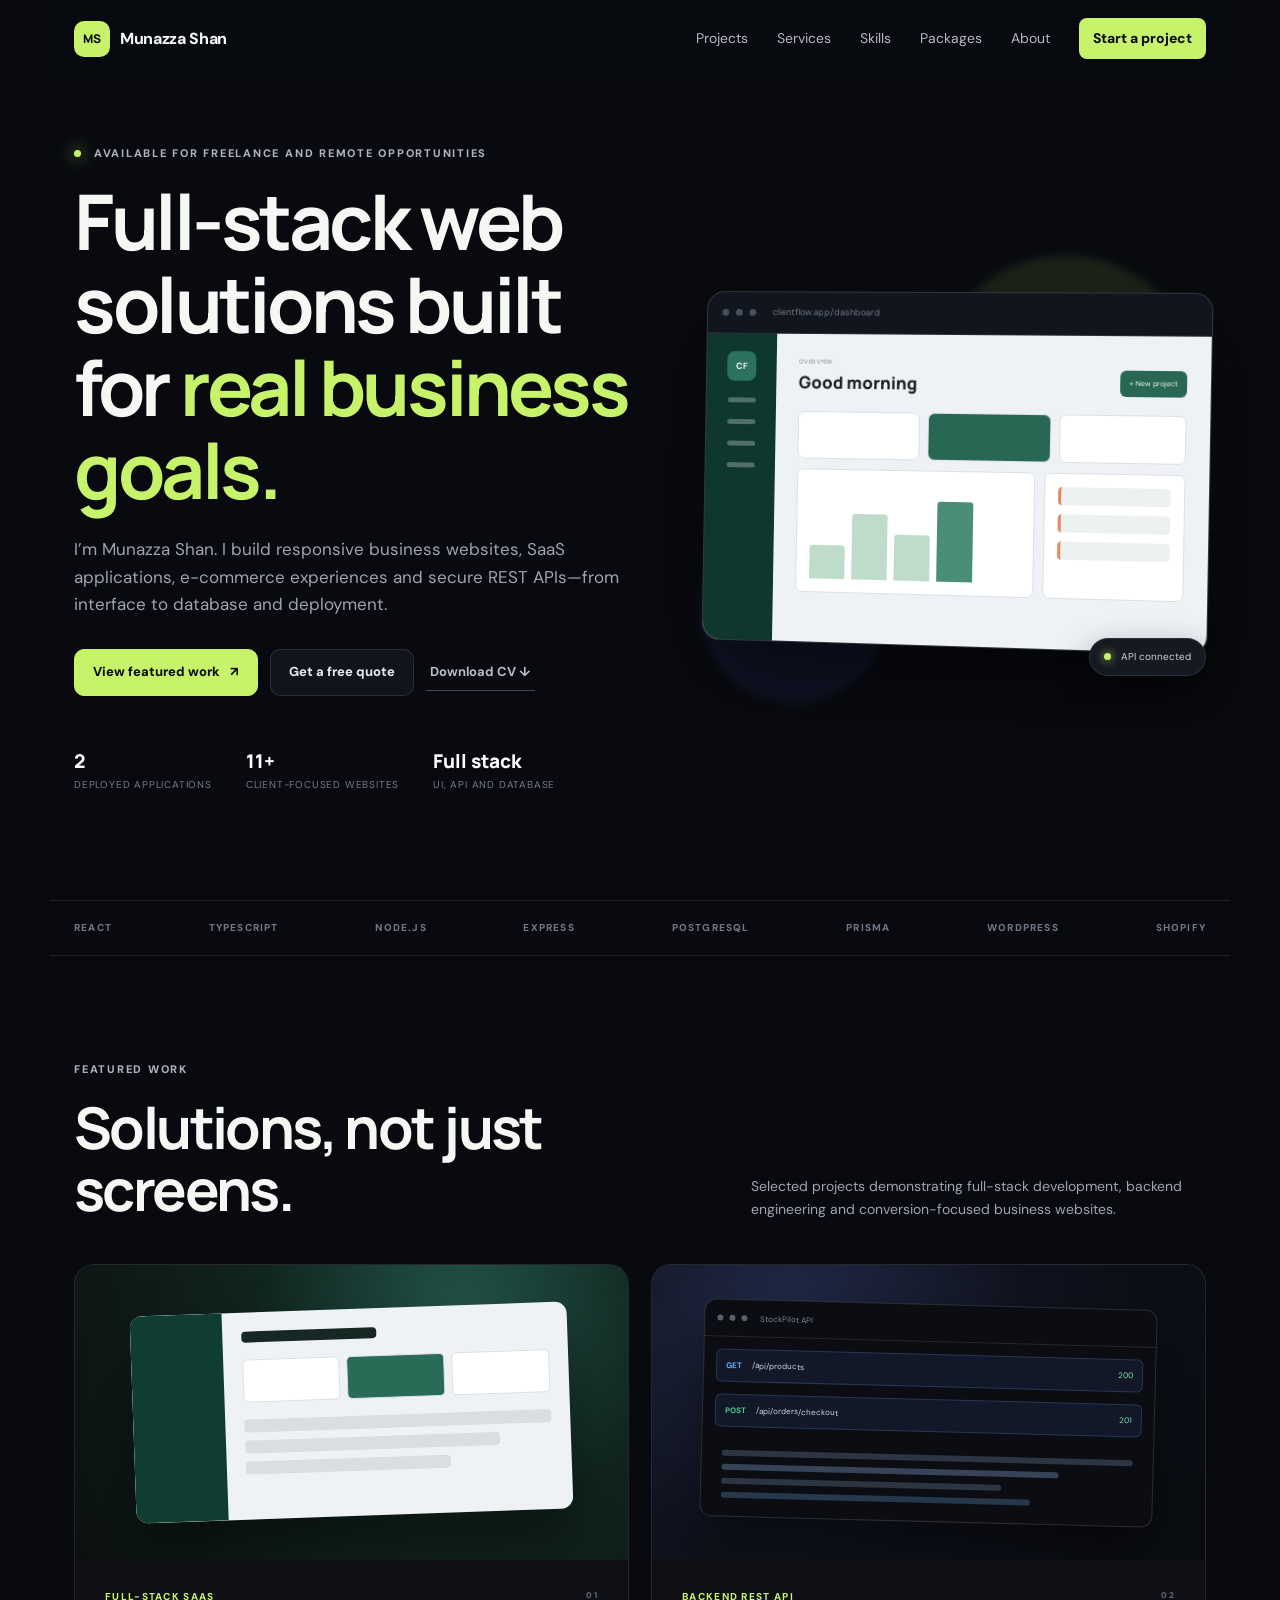
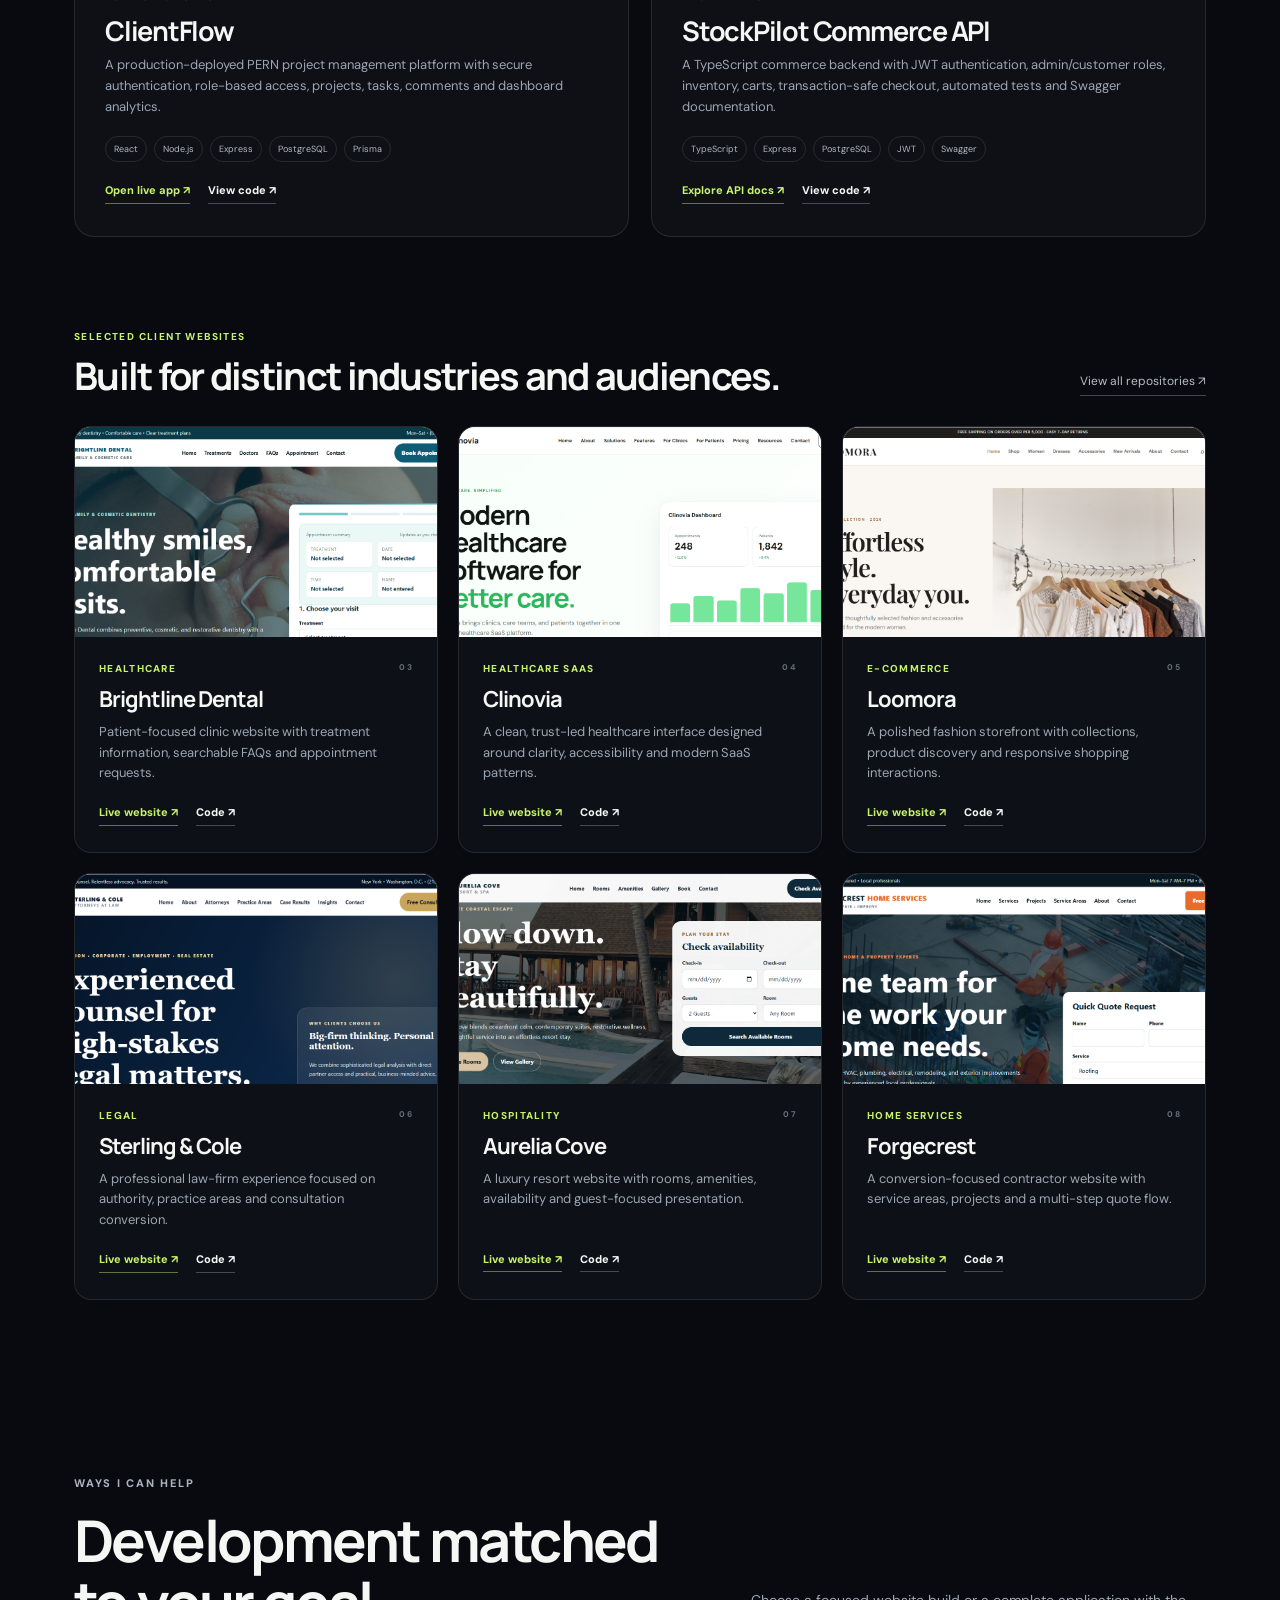
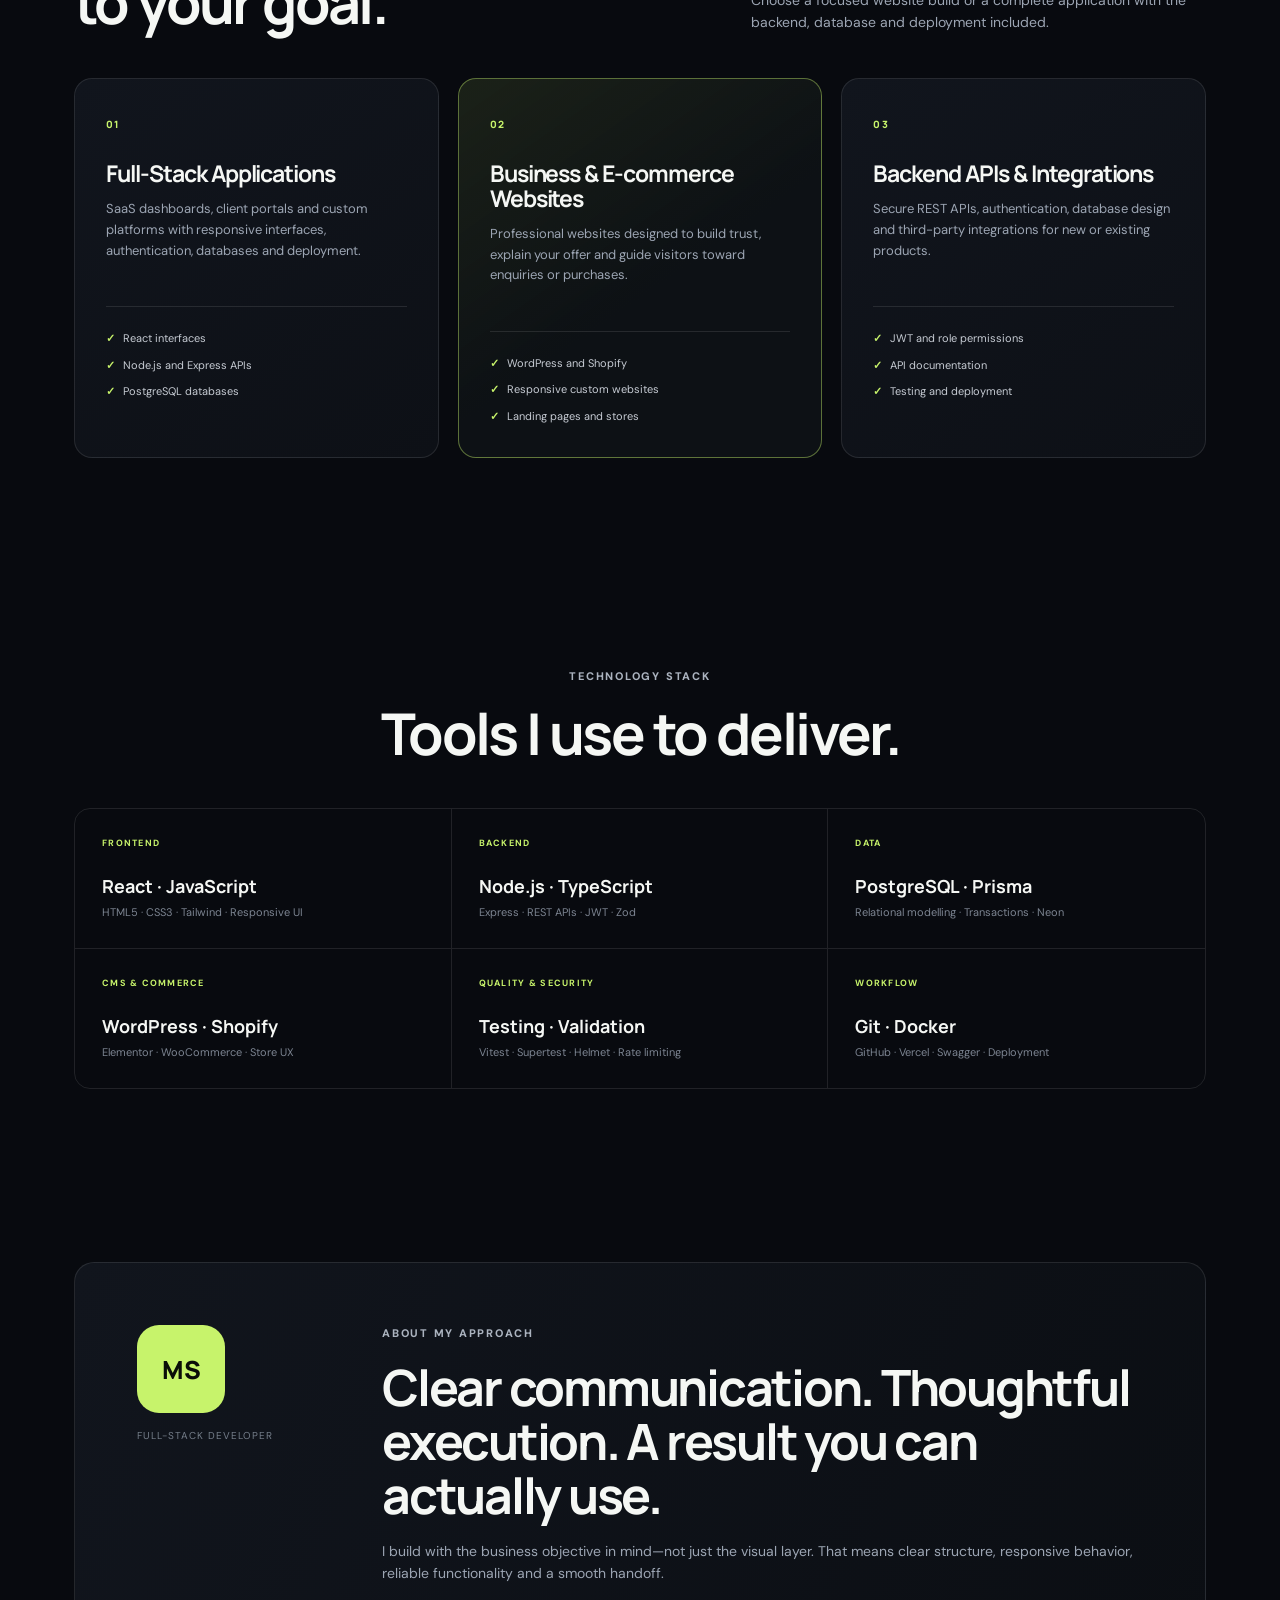
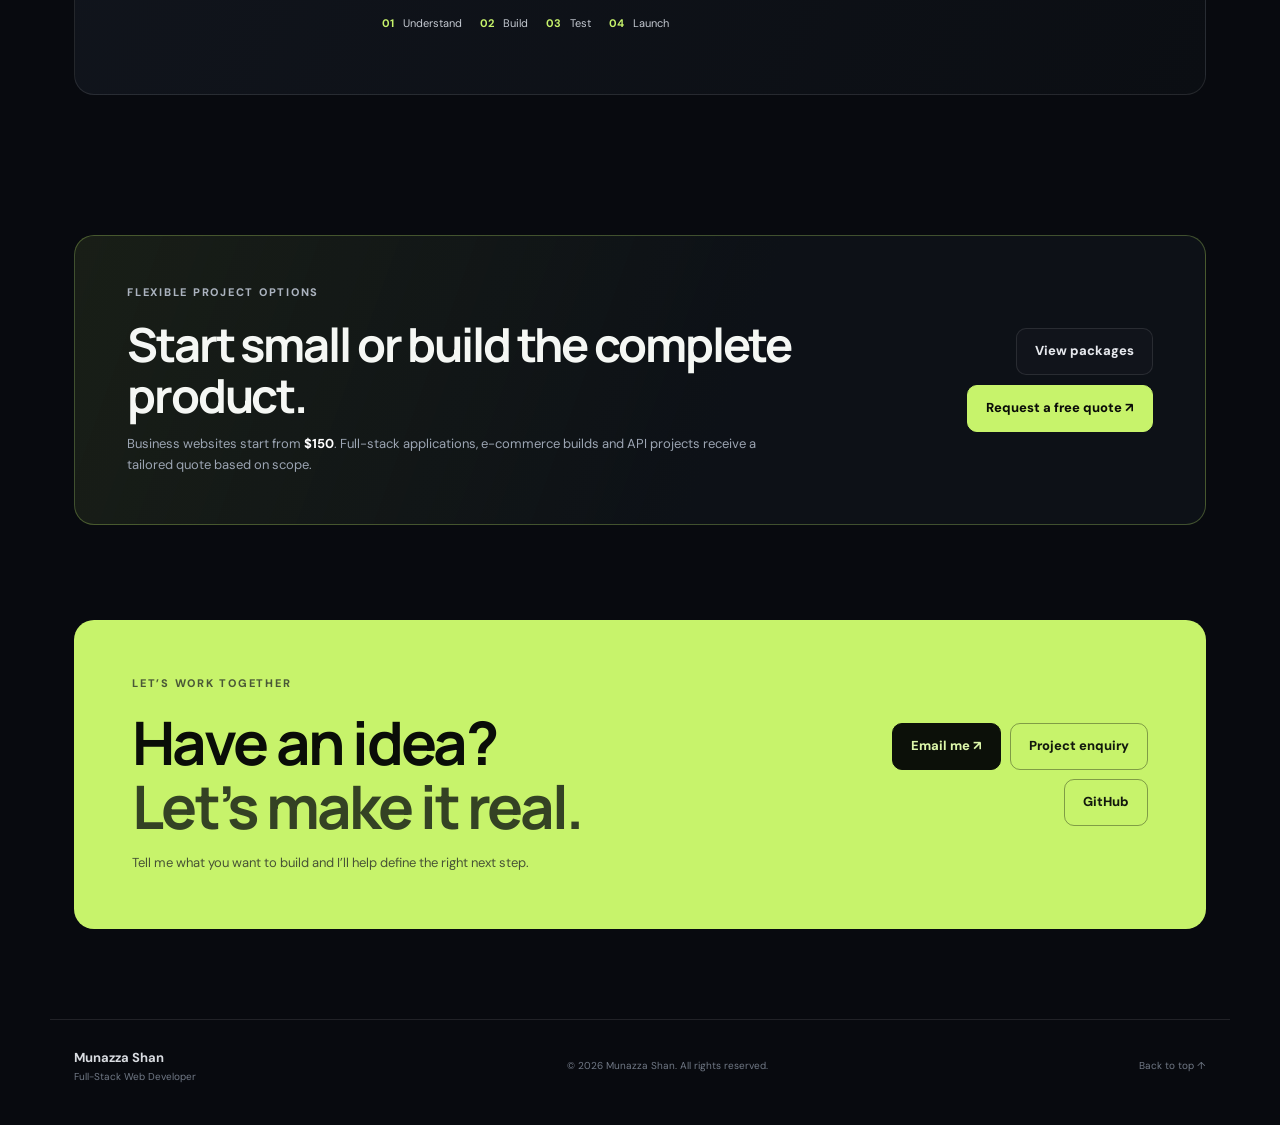
==== commit ab0039e5: "Add files via upload" ====
--- a/index.html
+++ b/index.html
@@ -3,311 +3,161 @@
 <head>
   <meta charset="UTF-8">
   <meta name="viewport" content="width=device-width, initial-scale=1.0">
-  <meta name="description" content="Munazza Shan — Web Developer portfolio featuring responsive websites, SaaS interfaces, e-commerce experiences and business websites.">
-  <title>Munazza Shan | Web Developer</title>
+  <meta name="description" content="Munazza Shan is a full-stack web developer building business websites, SaaS applications, e-commerce experiences and secure REST APIs.">
+  <meta name="theme-color" content="#080a0f">
+  <meta property="og:title" content="Munazza Shan | Full-Stack Web Developer">
+  <meta property="og:description" content="Full-stack applications, REST APIs and client-focused websites built for real business goals.">
+  <meta property="og:type" content="website">
+  <title>Munazza Shan | Full-Stack Web Developer</title>
   <link rel="preconnect" href="https://fonts.googleapis.com">
   <link rel="preconnect" href="https://fonts.gstatic.com" crossorigin>
-  <link href="https://fonts.googleapis.com/css2?family=DM+Sans:wght@400;500;600;700&family=Manrope:wght@700;800&display=swap" rel="stylesheet">
+  <link href="https://fonts.googleapis.com/css2?family=DM+Sans:wght@400;500;600;700&family=Manrope:wght@600;700;800&display=swap" rel="stylesheet">
   <link rel="stylesheet" href="style.css">
 </head>
 <body>
-  <div class="bg-grid"></div>
+  <a class="skip-link" href="#main">Skip to content</a>
+  <div class="bg-grid" aria-hidden="true"></div>
 
   <header class="site-header">
-    <a class="logo" href="#home" aria-label="Munazza Shan home"><span>M</span> Munazza Shan</a>
-    <button class="menu-btn" aria-label="Open navigation" aria-expanded="false">☰</button>
-    <nav class="nav">
-      <a href="#home">Home</a>
+    <a class="logo" href="#home" aria-label="Munazza Shan home"><span>MS</span> Munazza Shan</a>
+    <button class="menu-btn" type="button" aria-label="Open navigation" aria-expanded="false">☰</button>
+    <nav class="nav" aria-label="Main navigation">
       <a href="#projects">Projects</a>
+      <a href="#services">Services</a>
+      <a href="#skills">Skills</a>
+      <a href="packages.html">Packages</a>
       <a href="#about">About</a>
-      <a href="#skills">Skills</a>
-      <a href="#packages">Packages</a>
-      <a href="#contact">Contact</a>
+      <a class="nav-cta" href="#contact">Start a project</a>
     </nav>
   </header>
 
-  <main id="home">
-    <section class="hero section">
+  <main id="main">
+    <section id="home" class="hero section">
       <div class="hero-copy">
-        <div class="eyebrow"><i></i> Available for web projects</div>
-        <h1>I build modern websites for <em>growing businesses.</em></h1>
-        <p class="hero-text">I'm Munazza Shan, a web developer focused on responsive business websites, SaaS landing pages and e-commerce experiences.</p>
+        <div class="eyebrow"><i></i> Available for freelance and remote opportunities</div>
+        <h1>Full-stack web solutions built for <em>real business goals.</em></h1>
+        <p class="hero-text">I’m Munazza Shan. I build responsive business websites, SaaS applications, e-commerce experiences and secure REST APIs—from interface to database and deployment.</p>
         <div class="hero-actions">
-          <a class="btn primary" href="#projects">View my work <span>↗</span></a>
-          <a class="btn secondary" href="Munazza-Shan-CV.pdf" download>Download CV ↓</a>
-          <a class="btn secondary" href="https://github.com/munazza-shan-web" target="_blank" rel="noopener">GitHub profile</a>
-          <a class="btn primary" href="inquiry-form.html">Get a Free Quote <span>↗</span></a>
+          <a class="btn primary" href="#projects">View featured work <span>↗</span></a>
+          <a class="btn secondary" href="inquiry-form.html">Get a free quote</a>
+          <a class="text-link" href="Munazza-Shan-CV.pdf" download>Download CV ↓</a>
         </div>
-        <div class="hero-stats">
-          <div><strong>11</strong><span>Featured projects</span></div>
-          <div><strong>HTML</strong><span>CSS & JavaScript</span></div>
-          <div><strong>100%</strong><span>Responsive focus</span></div>
+        <div class="hero-proof" aria-label="Portfolio highlights">
+          <div><strong>2</strong><span>Deployed applications</span></div>
+          <div><strong>11+</strong><span>Client-focused websites</span></div>
+          <div><strong>Full stack</strong><span>UI, API and database</span></div>
         </div>
       </div>
-      <div class="hero-art" aria-label="Abstract web design illustration">
-        <div class="orb orb-one"></div>
-        <div class="orb orb-two"></div>
-        <div class="browser">
-          <div class="browser-bar"><span></span><span></span><span></span><small>munazza.dev</small></div>
-          <div class="browser-content">
-            <div class="mini-nav"><b>STUDIO</b><span></span><span></span><span></span></div>
-            <div class="mini-title"></div>
-            <div class="mini-title short"></div>
-            <div class="mini-lines"><i></i><i></i><i></i></div>
-            <div class="mini-cards"><div></div><div></div><div></div></div>
+
+      <div class="hero-art" aria-label="Full-stack application interface illustration">
+        <div class="glow glow-one"></div>
+        <div class="glow glow-two"></div>
+        <div class="browser-window">
+          <div class="browser-bar"><span></span><span></span><span></span><small>clientflow.app/dashboard</small></div>
+          <div class="app-shell">
+            <aside class="app-sidebar"><b>CF</b><i></i><i></i><i></i><i></i></aside>
+            <div class="app-main">
+              <div class="app-heading"><div><small>OVERVIEW</small><strong>Good morning</strong></div><button>+ New project</button></div>
+              <div class="metric-row"><i></i><i></i><i></i></div>
+              <div class="app-panels"><div class="chart-panel"><span></span><span></span><span></span><span></span></div><div class="task-panel"><i></i><i></i><i></i></div></div>
+            </div>
           </div>
         </div>
+        <div class="status-chip"><span></span> API connected</div>
       </div>
+    </section>
+
+    <section class="stack-strip" aria-label="Core technologies">
+      <span>React</span><span>TypeScript</span><span>Node.js</span><span>Express</span><span>PostgreSQL</span><span>Prisma</span><span>WordPress</span><span>Shopify</span>
     </section>
 
     <section id="projects" class="section projects-section">
       <div class="section-heading">
-        <div>
-          <div class="eyebrow">Selected work</div>
-          <h2>Projects I've built</h2>
-        </div>
-        <p>A selection of responsive websites I've designed and developed across different industries and business use cases.</p>
+        <div><div class="eyebrow">Featured work</div><h2>Solutions, not just screens.</h2></div>
+        <p>Selected projects demonstrating full-stack development, backend engineering and conversion-focused business websites.</p>
       </div>
 
-      <div class="projects-grid">
-        <article class="project-card featured">
-          <div class="project-visual homepage-shot"><img src="assets/mehran.png" alt="Mehran Estates homepage preview" loading="lazy"></div>
-          <div class="project-body">
-            <div class="project-top"><span>Real Estate</span><small>01</small></div>
-            <h3>Mehran Estates</h3>
-            <p>Premium Pakistani real-estate business website with properties, projects, services, blog, FAQ and contact pages.</p>
-            <div class="tags"><span>HTML5</span><span>CSS3</span><span>JavaScript</span></div>
-            <div class="project-links">
-  <a class="project-link live-link" href="https://munazza-shan-web.github.io/mehran-estates/" target="_blank" rel="noopener">Live Website <b>↗</b></a>
-  <a class="project-link" href="https://github.com/munazza-shan-web/mehran-estates" target="_blank" rel="noopener">View repository <b>↗</b></a>
-</div>
+      <div class="flagship-grid">
+        <article class="flagship-card">
+          <div class="flagship-visual clientflow-visual">
+            <div class="mini-dashboard"><div class="mini-side"></div><div class="mini-work"><i></i><div><span></span><span></span><span></span></div><b></b><b></b><b></b></div></div>
+          </div>
+          <div class="flagship-content">
+            <div class="project-top"><span>Full-Stack SaaS</span><small>01</small></div>
+            <h3>ClientFlow</h3>
+            <p>A production-deployed PERN project management platform with secure authentication, role-based access, projects, tasks, comments and dashboard analytics.</p>
+            <div class="tags"><span>React</span><span>Node.js</span><span>Express</span><span>PostgreSQL</span><span>Prisma</span></div>
+            <div class="project-links"><a class="project-link live-link" href="https://clientflow-pern-client.vercel.app/" target="_blank" rel="noopener">Open live app ↗</a><a class="project-link" href="https://github.com/munazza-shan-web/clientflow-pern" target="_blank" rel="noopener">View code ↗</a></div>
           </div>
         </article>
 
-        <article class="project-card">
-          <div class="project-visual homepage-shot"><img src="assets/zenvora.png" alt="Zenvora homepage preview" loading="lazy"></div>
-          <div class="project-body">
-            <div class="project-top"><span>B2B SaaS</span><small>02</small></div>
-            <h3>Zenvora</h3>
-            <p>Modern SaaS interface for growing businesses with analytics, automation, customer management and pricing.</p>
-            <div class="tags"><span>HTML</span><span>CSS</span><span>JavaScript</span></div>
-            <div class="project-links">
-  <a class="project-link live-link" href="https://munazza-shan-web.github.io/zenvora-b2b-saas/" target="_blank" rel="noopener">Live Website <b>↗</b></a>
-  <a class="project-link" href="https://github.com/munazza-shan-web/zenvora-b2b-saas" target="_blank" rel="noopener">View repository <b>↗</b></a>
-</div>
+        <article class="flagship-card">
+          <div class="flagship-visual api-visual">
+            <div class="api-window"><div class="api-top"><i></i><i></i><i></i><span>StockPilot API</span></div><div class="api-line"><b>GET</b><span>/api/products</span><em>200</em></div><div class="api-line"><b class="post">POST</b><span>/api/orders/checkout</span><em>201</em></div><div class="api-code"><i></i><i></i><i></i><i></i></div></div>
+          </div>
+          <div class="flagship-content">
+            <div class="project-top"><span>Backend REST API</span><small>02</small></div>
+            <h3>StockPilot Commerce API</h3>
+            <p>A TypeScript commerce backend with JWT authentication, admin/customer roles, inventory, carts, transaction-safe checkout, automated tests and Swagger documentation.</p>
+            <div class="tags"><span>TypeScript</span><span>Express</span><span>PostgreSQL</span><span>JWT</span><span>Swagger</span></div>
+            <div class="project-links"><a class="project-link live-link" href="https://stockpilot-commerce-api-dcke.vercel.app/api/docs/" target="_blank" rel="noopener">Explore API docs ↗</a><a class="project-link" href="https://github.com/munazza-shan-web/StockPilot-Commerce-API" target="_blank" rel="noopener">View code ↗</a></div>
           </div>
         </article>
+      </div>
 
-        <article class="project-card">
-          <div class="project-visual homepage-shot"><img src="assets/loomora.png" alt="Loomora homepage preview" loading="lazy"></div>
-          <div class="project-body">
-            <div class="project-top"><span>E-commerce</span><small>03</small></div>
-            <h3>Loomora</h3>
-            <p>8-page fashion e-commerce concept with product collections, category pages, new arrivals and shopping interactions.</p>
-            <div class="tags"><span>HTML</span><span>CSS</span><span>JavaScript</span></div>
-            <div class="project-links">
-  <a class="project-link live-link" href="https://munazza-shan-web.github.io/loomora-ecommerce/" target="_blank" rel="noopener">Live Website <b>↗</b></a>
-  <a class="project-link" href="https://github.com/munazza-shan-web/loomora-ecommerce" target="_blank" rel="noopener">View repository <b>↗</b></a>
-</div>
-          </div>
-        </article>
+      <div class="work-heading"><div><span>Selected client websites</span><h3>Built for distinct industries and audiences.</h3></div><a href="https://github.com/munazza-shan-web?tab=repositories" target="_blank" rel="noopener">View all repositories ↗</a></div>
 
-        <article class="project-card">
-          <div class="project-visual homepage-shot"><img src="assets/clinovia.png" alt="Clinovia homepage preview" loading="lazy"></div>
-          <div class="project-body">
-            <div class="project-top"><span>Healthcare SaaS</span><small>04</small></div>
-            <h3>Clinovia</h3>
-            <p>Clean digital healthcare platform concept designed around trust, clarity, accessibility and modern SaaS patterns.</p>
-            <div class="tags"><span>HTML</span><span>CSS</span><span>JavaScript</span></div>
-            <div class="project-links">
-  <a class="project-link live-link" href="https://munazza-shan-web.github.io/clinovia-healthcare-website/" target="_blank" rel="noopener">Live Website <b>↗</b></a>
-  <a class="project-link" href="https://github.com/munazza-shan-web/clinovia-healthcare-website" target="_blank" rel="noopener">View repository <b>↗</b></a>
-</div>
-          </div>
-        </article>
+      <div class="projects-grid">
+        <article class="project-card"><a class="project-image" href="https://munazza-shan-web.github.io/brightline-dental-care/" target="_blank" rel="noopener"><img src="assets/dental.png" alt="Brightline Dental Care website" loading="lazy"></a><div class="project-body"><div class="project-top"><span>Healthcare</span><small>03</small></div><h3>Brightline Dental</h3><p>Patient-focused clinic website with treatment information, searchable FAQs and appointment requests.</p><div class="project-links"><a class="project-link live-link" href="https://munazza-shan-web.github.io/brightline-dental-care/" target="_blank" rel="noopener">Live website ↗</a><a class="project-link" href="https://github.com/munazza-shan-web/brightline-dental-care" target="_blank" rel="noopener">Code ↗</a></div></div></article>
+        <article class="project-card"><a class="project-image" href="https://munazza-shan-web.github.io/clinovia-healthcare-website/" target="_blank" rel="noopener"><img src="assets/clinovia.png" alt="Clinovia healthcare SaaS website" loading="lazy"></a><div class="project-body"><div class="project-top"><span>Healthcare SaaS</span><small>04</small></div><h3>Clinovia</h3><p>A clean, trust-led healthcare interface designed around clarity, accessibility and modern SaaS patterns.</p><div class="project-links"><a class="project-link live-link" href="https://munazza-shan-web.github.io/clinovia-healthcare-website/" target="_blank" rel="noopener">Live website ↗</a><a class="project-link" href="https://github.com/munazza-shan-web/clinovia-healthcare-website" target="_blank" rel="noopener">Code ↗</a></div></div></article>
+        <article class="project-card"><a class="project-image" href="https://munazza-shan-web.github.io/loomora-ecommerce/" target="_blank" rel="noopener"><img src="assets/loomora.png" alt="Loomora e-commerce website" loading="lazy"></a><div class="project-body"><div class="project-top"><span>E-commerce</span><small>05</small></div><h3>Loomora</h3><p>A polished fashion storefront with collections, product discovery and responsive shopping interactions.</p><div class="project-links"><a class="project-link live-link" href="https://munazza-shan-web.github.io/loomora-ecommerce/" target="_blank" rel="noopener">Live website ↗</a><a class="project-link" href="https://github.com/munazza-shan-web/loomora-ecommerce" target="_blank" rel="noopener">Code ↗</a></div></div></article>
+        <article class="project-card"><a class="project-image" href="https://munazza-shan-web.github.io/sterling-cole-law-firm/" target="_blank" rel="noopener"><img src="assets/sterling.png" alt="Sterling and Cole law firm website" loading="lazy"></a><div class="project-body"><div class="project-top"><span>Legal</span><small>06</small></div><h3>Sterling &amp; Cole</h3><p>A professional law-firm experience focused on authority, practice areas and consultation conversion.</p><div class="project-links"><a class="project-link live-link" href="https://munazza-shan-web.github.io/sterling-cole-law-firm/" target="_blank" rel="noopener">Live website ↗</a><a class="project-link" href="https://github.com/munazza-shan-web/sterling-cole-law-firm" target="_blank" rel="noopener">Code ↗</a></div></div></article>
+        <article class="project-card"><a class="project-image" href="https://munazza-shan-web.github.io/aurelia-cove-resort/" target="_blank" rel="noopener"><img src="assets/aurelia.png" alt="Aurelia Cove Resort website" loading="lazy"></a><div class="project-body"><div class="project-top"><span>Hospitality</span><small>07</small></div><h3>Aurelia Cove</h3><p>A luxury resort website with rooms, amenities, availability and guest-focused presentation.</p><div class="project-links"><a class="project-link live-link" href="https://munazza-shan-web.github.io/aurelia-cove-resort/" target="_blank" rel="noopener">Live website ↗</a><a class="project-link" href="https://github.com/munazza-shan-web/aurelia-cove-resort" target="_blank" rel="noopener">Code ↗</a></div></div></article>
+        <article class="project-card"><a class="project-image" href="https://munazza-shan-web.github.io/forgecrest-home-services/" target="_blank" rel="noopener"><img src="assets/forgecrest.png" alt="Forgecrest Home Services website" loading="lazy"></a><div class="project-body"><div class="project-top"><span>Home Services</span><small>08</small></div><h3>Forgecrest</h3><p>A conversion-focused contractor website with service areas, projects and a multi-step quote flow.</p><div class="project-links"><a class="project-link live-link" href="https://munazza-shan-web.github.io/forgecrest-home-services/" target="_blank" rel="noopener">Live website ↗</a><a class="project-link" href="https://github.com/munazza-shan-web/forgecrest-home-services" target="_blank" rel="noopener">Code ↗</a></div></div></article>
+      </div>
+    </section>
 
-        <article class="project-card">
-          <div class="project-visual homepage-shot"><img src="assets/nexora.png" alt="Nexora homepage preview" loading="lazy"></div>
-          <div class="project-body">
-            <div class="project-top"><span>AI / Startup</span><small>05</small></div>
-            <h3>Nexora</h3>
-            <p>AI-powered productivity platform landing page with dashboard UI, pricing, testimonials, FAQ and startup-focused UX.</p>
-            <div class="tags"><span>HTML</span><span>CSS</span><span>JavaScript</span></div>
-            <div class="project-links">
-  <a class="project-link live-link" href="https://munazza-shan-web.github.io/nexora-ai-productivity/" target="_blank" rel="noopener">Live Website <b>↗</b></a>
-  <a class="project-link" href="https://github.com/munazza-shan-web/nexora-ai-productivity" target="_blank" rel="noopener">View repository <b>↗</b></a>
-</div>
-          </div>
-        </article>
+    <section id="services" class="section services-section">
+      <div class="section-heading"><div><div class="eyebrow">Ways I can help</div><h2>Development matched to your goal.</h2></div><p>Choose a focused website build or a complete application with the backend, database and deployment included.</p></div>
+      <div class="services-grid">
+        <article class="service-card"><span>01</span><h3>Full-Stack Applications</h3><p>SaaS dashboards, client portals and custom platforms with responsive interfaces, authentication, databases and deployment.</p><ul><li>React interfaces</li><li>Node.js and Express APIs</li><li>PostgreSQL databases</li></ul></article>
+        <article class="service-card featured-service"><span>02</span><h3>Business &amp; E-commerce Websites</h3><p>Professional websites designed to build trust, explain your offer and guide visitors toward enquiries or purchases.</p><ul><li>WordPress and Shopify</li><li>Responsive custom websites</li><li>Landing pages and stores</li></ul></article>
+        <article class="service-card"><span>03</span><h3>Backend APIs &amp; Integrations</h3><p>Secure REST APIs, authentication, database design and third-party integrations for new or existing products.</p><ul><li>JWT and role permissions</li><li>API documentation</li><li>Testing and deployment</li></ul></article>
+      </div>
+    </section>
 
-        <article class="project-card">
-          <div class="project-visual homepage-shot"><img src="assets/oakstone.png" alt="Oakstone Realty homepage preview" loading="lazy"></div>
-          <div class="project-body">
-            <div class="project-top"><span>Real Estate</span><small>06</small></div>
-            <h3>Oakstone Realty</h3>
-            <p>Responsive real-estate website built to showcase properties, services, company information and contact details.</p>
-            <div class="tags"><span>HTML</span><span>CSS</span><span>JavaScript</span></div>
-            <div class="project-links">
-  <a class="project-link live-link" href="https://munazza-shan-web.github.io/oakstone-realty/" target="_blank" rel="noopener">Live Website <b>↗</b></a>
-  <a class="project-link" href="https://github.com/munazza-shan-web/oakstone-realty" target="_blank" rel="noopener">View repository <b>↗</b></a>
-</div>
-          </div>
-        </article>
-                <article class="project-card">
-          <div class="project-visual homepage-shot">
-            <img src="assets/sterling.png" alt="Sterling & Cole law firm homepage preview" loading="lazy">
-          </div>
-          <div class="project-body">
-            <div class="project-top"><span>Law Firm</span><small>07</small></div>
-            <h3>Sterling & Cole</h3>
-            <p>Professional attorney website with practice areas, attorneys, case results, legal insights and consultation-focused UX.</p>
-            <div class="tags">
-              <span>HTML</span><span>CSS</span><span>JavaScript</span>
-            </div>
-            <div class="project-links">
-  <a class="project-link live-link" href="https://munazza-shan-web.github.io/sterling-cole-law-firm/" target="_blank" rel="noopener">Live Website <b>↗</b></a>
-  <a class="project-link" href="https://github.com/munazza-shan-web/sterling-cole-law-firm" target="_blank" rel="noopener">View repository <b>↗</b></a>
-</div>
-          </div>
-        </article>
-
-        <article class="project-card">
-          <div class="project-visual homepage-shot">
-           <img src="assets/aurelia.png" alt="Aurelia Cove Resort homepage preview" loading="lazy">
-          </div>
-          <div class="project-body">
-            <div class="project-top"><span>Hotel / Resort</span><small>08</small></div>
-            <h3>Aurelia Cove Resort & Spa</h3>
-            <p>Luxury resort website with rooms, booking-style availability, amenities, gallery, testimonials and guest-focused design.</p>
-            <div class="tags">
-              <span>HTML</span><span>CSS</span><span>JavaScript</span>
-            </div>
-            <div class="project-links">
-  <a class="project-link live-link" href="https://munazza-shan-web.github.io/aurelia-cove-resort/" target="_blank" rel="noopener">Live Website <b>↗</b></a>
-  <a class="project-link" href="https://github.com/munazza-shan-web/aurelia-cove-resort" target="_blank" rel="noopener">View repository <b>↗</b></a>
-</div>
-          </div>
-        </article>
-
-        <article class="project-card">
-          <div class="project-visual homepage-shot">
-            <img src="assets/savorra.png" alt="Savorra Kitchen restaurant homepage preview" loading="lazy">
-          </div>
-          <div class="project-body">
-            <div class="project-top"><span>Restaurant</span><small>09</small></div>
-            <h3>Savorra Kitchen</h3>
-            <p>Modern restaurant website with an interactive menu, table reservations, gallery, opening hours and contact details.</p>
-            <div class="tags">
-              <span>HTML</span><span>CSS</span><span>JavaScript</span>
-            </div>
-            <div class="project-links">
-  <a class="project-link live-link" href="https://munazza-shan-web.github.io/savorra-kitchen/" target="_blank" rel="noopener">Live Website <b>↗</b></a>
-  <a class="project-link" href="https://github.com/munazza-shan-web/savorra-kitchen" target="_blank" rel="noopener">View repository <b>↗</b></a>
-</div>
-          </div>
-        </article>
-
-        <article class="project-card">
-          <div class="project-visual homepage-shot">
-            <img src="assets/forgecrest.png" alt="Forgecrest Home Services homepage preview" loading="lazy">
-          </div>
-          <div class="project-body">
-            <div class="project-top"><span>Home Services</span><small>10</small></div>
-            <h3>Forgecrest Home Services</h3>
-            <p>Contractor website with service areas, project filtering, before/after UI, multi-step quote flow and cost estimator.</p>
-            <div class="tags">
-              <span>HTML</span><span>CSS</span><span>JavaScript</span>
-            </div>
-            <div class="project-links">
-  <a class="project-link live-link" href="https://munazza-shan-web.github.io/forgecrest-home-services/" target="_blank" rel="noopener">Live Website <b>↗</b></a>
-  <a class="project-link" href="https://github.com/munazza-shan-web/forgecrest-home-services" target="_blank" rel="noopener">View repository <b>↗</b></a>
-</div>
-          </div>
-        </article>
-
-        <article class="project-card">
-          <div class="project-visual homepage-shot">
-            <img src="assets/dental.png" alt="Brightline Dental Care homepage preview" loading="lazy">
-          </div>
-          <div class="project-body">
-            <div class="project-top"><span>Dental Clinic</span><small>11</small></div>
-            <h3>Brightline Dental Care</h3>
-            <p>Local dental clinic website with treatments, doctor filtering, searchable FAQs, testimonials and multi-step appointment requests.</p>
-            <div class="tags">
-              <span>HTML</span><span>CSS</span><span>JavaScript</span>
-            </div>
-            <div class="project-links">
-  <a class="project-link live-link" href="https://munazza-shan-web.github.io/brightline-dental-care/" target="_blank" rel="noopener">Live Website <b>↗</b></a>
-  <a class="project-link" href="https://github.com/munazza-shan-web/brightline-dental-care" target="_blank" rel="noopener">View repository <b>↗</b></a>
-</div>
-          </div>
-        </article>
+    <section id="skills" class="section skills-section">
+      <div class="section-heading centered"><div class="eyebrow">Technology stack</div><h2>Tools I use to deliver.</h2></div>
+      <div class="skills-grid">
+        <div class="skill"><b>Frontend</b><strong>React · JavaScript</strong><span>HTML5 · CSS3 · Tailwind · Responsive UI</span></div>
+        <div class="skill"><b>Backend</b><strong>Node.js · TypeScript</strong><span>Express · REST APIs · JWT · Zod</span></div>
+        <div class="skill"><b>Data</b><strong>PostgreSQL · Prisma</strong><span>Relational modelling · Transactions · Neon</span></div>
+        <div class="skill"><b>CMS &amp; Commerce</b><strong>WordPress · Shopify</strong><span>Elementor · WooCommerce · Store UX</span></div>
+        <div class="skill"><b>Quality &amp; Security</b><strong>Testing · Validation</strong><span>Vitest · Supertest · Helmet · Rate limiting</span></div>
+        <div class="skill"><b>Workflow</b><strong>Git · Docker</strong><span>GitHub · Vercel · Swagger · Deployment</span></div>
       </div>
     </section>
 
     <section id="about" class="section about-section">
       <div class="about-card">
-        <div class="about-number">11<span>+</span></div>
-        <div>
-          <div class="eyebrow">About my work</div>
-          <h2>Designing websites with purpose, not just decoration.</h2>
-          <p>I create clean, responsive websites that help businesses communicate clearly and professionally online. My portfolio includes projects across real estate, healthcare, SaaS, e-commerce, hospitality, legal, restaurants and local service businesses.</p>
-          <p>Each project is built as a practical portfolio concept with attention to layout, hierarchy, responsive behavior and user experience.</p>
-        </div>
+        <div class="about-label"><span>MS</span><small>Full-stack developer</small></div>
+        <div><div class="eyebrow">About my approach</div><h2>Clear communication. Thoughtful execution. A result you can actually use.</h2><p>I build with the business objective in mind—not just the visual layer. That means clear structure, responsive behavior, reliable functionality and a smooth handoff.</p><div class="process"><span><b>01</b> Understand</span><span><b>02</b> Build</span><span><b>03</b> Test</span><span><b>04</b> Launch</span></div></div>
       </div>
     </section>
 
-    <section id="skills" class="section skills-section">
-      <div class="section-heading centered">
-        <div class="eyebrow">What I work with</div>
-        <h2>Core skills</h2>
-      </div>
-      <div class="skills-grid">
-        <div class="skill"><b>01</b><strong>Web Design</strong><span>Clean layouts · Visual hierarchy · UX</span></div>
-        <div class="skill"><b>02</b><strong>HTML & CSS</strong><span>Semantic markup · Responsive design</span></div>
-        <div class="skill"><b>03</b><strong>JavaScript</strong><span>Interactions · Dynamic UI · DOM</span></div>
-        <div class="skill"><b>04</b><strong>WordPress</strong><span>Business sites · Elementor · WooCommerce</span></div>
-        <div class="skill"><b>05</b><strong>E-commerce</strong><span>Product pages · Collections · Store UX</span></div>
-        <div class="skill"><b>06</b><strong>GitHub</strong><span>Version control · Repositories · Pages</span></div>
-      </div>
-    </section>
-
-
-    <section id="packages" class="section packages-section">
-      <div class="section-heading centered">
-        <div class="eyebrow">Website packages</div>
-        <h2>Choose a package that fits your project.</h2>
-        <p>Simple, transparent starting prices for professional websites. Custom requirements can be discussed before work begins.</p>
-      </div>
-      <div class="packages-grid">
-        <article class="package-card"><div class="package-top"><span>Starter</span><small>01</small></div><div class="price">$150 <span>/ project</span></div><p>A clean, responsive website for individuals, small businesses and a simple online presence.</p><ul><li>1–3 pages</li><li>Responsive mobile design</li><li>Contact section/form</li><li>Basic on-page SEO</li><li>3–5 day delivery</li></ul><a class="package-btn" href="inquiry-form.html?package=starter">Get started ↗</a></article>
-<article class="package-card popular"><div class="popular-badge">Most Popular</div><div class="package-top"><span>Professional</span><small>02</small></div><div class="price">$300 <span>/ project</span></div><p>A polished business website designed to build trust and turn visitors into potential customers.</p><ul><li>Up to 6 pages</li><li>Custom responsive design</li><li>Lead/contact forms</li><li>Basic SEO setup</li><li>Social media integration</li><li>5–7 day delivery</li></ul><a class="package-btn" href="inquiry-form.html?package=professional">Get started ↗</a></article>
-<article class="package-card"><div class="package-top"><span>Business</span><small>03</small></div><div class="price">$500 <span>/ project</span></div><p>A larger, conversion-focused website for established businesses and service providers.</p><ul><li>Up to 10 pages</li><li>Premium custom design</li><li>Advanced lead forms</li><li>Blog or portfolio section</li><li>Google Maps integration</li><li>Speed optimization</li><li>7–10 day delivery</li></ul><a class="package-btn" href="inquiry-form.html?package=business">Get started ↗</a></article>
-<article class="package-card"><div class="package-top"><span>E-commerce</span><small>04</small></div><div class="price">$700+ <span>/ project</span></div><p>An online store experience for businesses that need products, collections and shopping functionality.</p><ul><li>Online store setup</li><li>Product/catalog pages</li><li>Shopping cart</li><li>Checkout integration</li><li>Mobile responsive design</li><li>Up to 20 products</li><li>Basic SEO</li></ul><a class="package-btn" href="inquiry-form.html?package=ecommerce">Get started ↗</a></article>
-      </div>
-     <div class="custom-package"><div><div class="eyebrow">Need something different?</div><h3>Custom website projects are welcome.</h3><p>Tell me what you want to build, and I can provide a tailored scope and quote.</p></div><a class="btn secondary" href="inquiry-form.html?package=custom">Discuss a custom project ↗</a></div>
+    <section class="section pricing-section">
+      <div class="pricing-box"><div><div class="eyebrow">Flexible project options</div><h2>Start small or build the complete product.</h2><p>Business websites start from <strong>$150</strong>. Full-stack applications, e-commerce builds and API projects receive a tailored quote based on scope.</p></div><div class="pricing-actions"><a class="btn secondary" href="packages.html">View packages</a><a class="btn primary" href="inquiry-form.html?package=custom">Request a free quote ↗</a></div></div>
     </section>
 
     <section id="contact" class="section contact-section">
       <div class="contact-box">
-        <div>
-          <div class="eyebrow">Let's work together</div>
-          <h2>Have a website idea?<br><em>Let's build it.</em></h2>
-        </div>
-        <div class="contact-actions">
-          <a class="btn primary" href="mailto:munazzashan99@gmail.com">Email me <span>↗</span></a>
-          <a class="btn secondary" href="https://github.com/munazza-shan-web" target="_blank" rel="noopener">GitHub ↗</a>
-        </div>
+        <div><div class="eyebrow">Let’s work together</div><h2>Have an idea?<br><em>Let’s make it real.</em></h2><p>Tell me what you want to build and I’ll help define the right next step.</p></div>
+        <div class="contact-actions"><a class="btn dark" href="mailto:munazzashan99@gmail.com">Email me ↗</a><a class="btn outline-dark" href="inquiry-form.html">Project enquiry</a><a class="btn outline-dark" href="https://github.com/munazza-shan-web" target="_blank" rel="noopener">GitHub</a></div>
       </div>
     </section>
   </main>
 
-  <footer>
-    <div><strong>Munazza Shan</strong><span>Web Developer</span></div>
-    <p>© <span id="year"></span> Developed By Munazza Shan.</p>
-    <a href="#home">Back to top ↑</a>
-  </footer>
-
+  <footer><div><strong>Munazza Shan</strong><span>Full-Stack Web Developer</span></div><p>© <span id="year"></span> Munazza Shan. All rights reserved.</p><a href="#home">Back to top ↑</a></footer>
   <script src="script.js"></script>
 </body>
 </html>
--- a/style.css
+++ b/style.css
@@ -1,90 +1,249 @@
-:root{
-  --bg:#080a0f; --panel:#0f1219; --panel2:#131722; --text:#f4f5f7; --muted:#9aa2b1;
-  --line:rgba(255,255,255,.09); --accent:#c7f36b; --accent2:#91b95c; --max:1180px;
-}
-*{box-sizing:border-box;margin:0;padding:0}
-html{scroll-behavior:smooth}
-body{font-family:"DM Sans",sans-serif;background:var(--bg);color:var(--text);line-height:1.6;overflow-x:hidden}
-a{color:inherit;text-decoration:none}
-.bg-grid{position:fixed;inset:0;pointer-events:none;opacity:.24;background-image:linear-gradient(rgba(255,255,255,.035) 1px,transparent 1px),linear-gradient(90deg,rgba(255,255,255,.035) 1px,transparent 1px);background-size:72px 72px;mask-image:linear-gradient(to bottom,black,transparent 75%);z-index:-2}
-.site-header{
-  height:78px;
-  max-width:var(--max);
-  margin:auto;
-  padding:0 24px;
-  display:flex;
-  align-items:center;
-  justify-content:space-between;
-  position:sticky;
-  top:0;
-  z-index:1000;
-  background:rgba(8,10,15,.92);
-  backdrop-filter:blur(12px);
-}
-.logo{font-weight:800;letter-spacing:-.02em;display:flex;align-items:center;gap:10px}.logo span{display:grid;place-items:center;width:34px;height:34px;border-radius:10px;background:var(--accent);color:#0b0e08;font-family:Manrope}
-.nav{display:flex;gap:30px;color:#aeb4c0;font-size:14px}.nav a:hover{color:#fff}
-.menu-btn{display:none;background:none;border:0;color:white;font-size:25px}
-.section{max-width:var(--max);margin:auto;padding:110px 24px}
-.hero{min-height:calc(100vh - 78px);display:grid;grid-template-columns:1.02fr .98fr;align-items:center;gap:50px;padding-top:70px}
-.eyebrow{font-size:12px;text-transform:uppercase;letter-spacing:.16em;color:#a9b1bf;font-weight:700;margin-bottom:18px}.eyebrow i{display:inline-block;width:7px;height:7px;border-radius:50%;background:var(--accent);margin-right:8px;box-shadow:0 0 16px var(--accent)}
-h1,h2,h3{font-family:Manrope,sans-serif;letter-spacing:-.045em;line-height:1.08}h1{font-size:clamp(48px,6vw,82px);max-width:780px}h1 em,h2 em{color:var(--accent);font-style:normal}.hero-text{color:var(--muted);font-size:17px;max-width:610px;margin:25px 0 30px}
-.hero-actions{display:flex;gap:12px;flex-wrap:wrap}.btn{display:inline-flex;align-items:center;gap:12px;padding:13px 19px;border-radius:10px;font-weight:700;font-size:14px;border:1px solid var(--line);transition:.25s}.btn.primary{background:var(--accent);color:#0a0c08;border-color:var(--accent)}.btn.primary:hover{transform:translateY(-2px);box-shadow:0 10px 35px rgba(199,243,107,.16)}.btn.secondary{background:#11141b;color:#e6e8ed}.btn.secondary:hover{border-color:#5f6673}
-.hero-stats{display:flex;gap:35px;margin-top:55px}.hero-stats div{display:flex;flex-direction:column}.hero-stats strong{font:800 20px Manrope;color:#fff}.hero-stats span{font-size:11px;color:#777f8d;margin-top:3px}
-.hero-art{min-height:500px;display:grid;place-items:center;position:relative}.orb{position:absolute;border-radius:50%;filter:blur(2px)}.orb-one{width:230px;height:230px;background:rgba(199,243,107,.1);right:10%;top:12%}.orb-two{width:150px;height:150px;background:rgba(100,130,255,.08);left:5%;bottom:8%}
-.browser{width:min(520px,100%);height:350px;background:#11151d;border:1px solid rgba(255,255,255,.13);border-radius:18px;box-shadow:0 35px 90px rgba(0,0,0,.5);transform:rotate(2deg);overflow:hidden}.browser-bar{height:42px;border-bottom:1px solid var(--line);display:flex;align-items:center;gap:7px;padding:0 15px}.browser-bar span{width:7px;height:7px;border-radius:50%;background:#444b56}.browser-bar small{margin-left:10px;color:#666d79;font-size:10px}.browser-content{padding:30px}.mini-nav{display:flex;align-items:center;gap:14px;color:#7d8592;font-size:8px}.mini-nav b{color:#dfe3ea;margin-right:auto}.mini-title{height:18px;width:76%;border-radius:4px;background:#e9edf2;margin-top:48px}.mini-title.short{width:52%;margin-top:9px;background:#c7f36b}.mini-lines{display:flex;gap:7px;margin-top:30px}.mini-lines i{display:block;height:8px;width:26%;background:#2b313d;border-radius:3px}.mini-cards{display:grid;grid-template-columns:repeat(3,1fr);gap:10px;margin-top:22px}.mini-cards div{height:80px;border-radius:9px;background:#1c222d;border:1px solid #272e3a}
-.section-heading{display:flex;align-items:end;justify-content:space-between;gap:35px;margin-bottom:45px}.section-heading h2{font-size:clamp(36px,4vw,56px)}.section-heading>p{max-width:450px;color:var(--muted);font-size:14px}.centered{display:block;text-align:center}.centered .eyebrow{margin-bottom:10px}
-.projects-grid{display:grid;grid-template-columns:repeat(2,1fr);gap:22px}.project-card{background:rgba(15,18,25,.82);border:1px solid var(--line);border-radius:18px;overflow:hidden;transition:.3s}.project-card:hover{transform:translateY(-5px);border-color:rgba(199,243,107,.28)}.project-card.featured{grid-column:span 2;display:grid;grid-template-columns:1.15fr .85fr}
-/* Real homepage screenshots */
-.project-visual.homepage-shot{
-  display:block;
-  position:relative;
-  background:#e9e9e9;
-  overflow:hidden;
-}
-.project-visual.homepage-shot::after{
-  content:"";
-  position:absolute;
-  inset:0;
-  pointer-events:none;
-  background:linear-gradient(180deg,rgba(0,0,0,.02),rgba(0,0,0,.10));
-  opacity:0;
-  transition:.3s;
-}
-.project-card:hover .project-visual.homepage-shot::after{opacity:1}
-.project-visual.homepage-shot img{
-  display:block;
-  width:100%;
-  height:100%;
-  min-height:285px;
-  object-fit:cover;
-  object-position:top center;
-  transition:transform .5s ease;
-}
-.project-card:not(.featured) .project-visual.homepage-shot img{min-height:230px}
-.project-card:hover .project-visual.homepage-shot img{transform:scale(1.025)}
-
-.project-visual{min-height:285px;display:grid;place-items:center;overflow:hidden;position:relative}.project-card:not(.featured) .project-visual{min-height:230px}
-.project-body{padding:28px 28px 30px}.project-top{display:flex;justify-content:space-between;color:var(--accent);font-size:11px;text-transform:uppercase;letter-spacing:.13em;font-weight:700}.project-top small{color:#626a78}.project-body h3{font-size:27px;margin:11px 0 10px}.project-body p{color:var(--muted);font-size:13px;max-width:560px}.tags{display:flex;gap:7px;flex-wrap:wrap;margin:18px 0}.tags span{font-size:10px;color:#aab1bc;border:1px solid var(--line);padding:5px 8px;border-radius:100px}.project-link{font-size:12px;font-weight:700;display:inline-flex;gap:10px;border-bottom:1px solid #3d444f;padding-bottom:3px}.project-link:hover{color:var(--accent)}
-.visual-realestate{background:linear-gradient(135deg,#171c17,#0e110f)}.visual-window{width:70%;height:70%;background:#e8e4da;color:#20231e;padding:25px;position:relative;box-shadow:20px 25px 60px #0006}.visual-window span{font:700 10px Manrope;display:block;letter-spacing:.2em}.visual-window>b{font:800 25px Manrope}.visual-block{height:65px;background:#9d9b89;margin-top:20px}.visual-cols{display:grid;grid-template-columns:repeat(3,1fr);gap:6px;margin-top:8px}.visual-cols i{height:30px;background:#c2c0b2}
-.visual-saas{background:#121128}.dashboard{width:76%;height:72%;background:#f1f0ff;border-radius:9px;display:flex;box-shadow:0 25px 55px #0007}.dash-side{width:18%;background:#19163d}.dash-main{padding:16px;width:82%}.dash-main>i{display:block;width:50%;height:8px;background:#c4c0e7;margin-bottom:7px}.dash-cards{display:flex;gap:6px;margin-top:16px}.dash-cards b{height:40px;flex:1;background:#d8d5fa;border-radius:5px}.dash-chart{height:65px;background:linear-gradient(150deg,#dcd9fa,#aaa4ec);margin-top:10px;border-radius:6px}
-.visual-shop{background:#ede6db}.shop-ui{width:73%;height:76%;background:#fff;border-radius:8px;padding:14px;box-shadow:0 25px 55px #6d604522}.shop-head{height:8px;width:38%;background:#1e1e1e}.shop-hero{height:80px;background:#d5bca0;margin-top:14px}.shop-products{display:grid;grid-template-columns:repeat(3,1fr);gap:6px;margin-top:8px}.shop-products i{height:75px;background:#eee1d5}
-.visual-health{background:#dcece7}.health-ui{width:66%;height:77%;background:#fff;border-radius:12px;padding:17px;box-shadow:0 20px 45px #53736c30}.health-top{height:8px;width:45%;background:#194b42}.health-circle{width:75px;height:75px;border-radius:50%;background:#d5eee7;color:#2b7669;display:grid;place-items:center;font-size:30px;margin:25px auto}.health-row{display:flex;gap:6px}.health-row i{height:32px;flex:1;background:#e7f2ef;border-radius:5px}
-.visual-ai{background:linear-gradient(135deg,#171d2e,#0b101b)}.ai-ui{width:74%;height:72%;display:flex;background:#e8edf5;border-radius:8px;overflow:hidden}.ai-sidebar{width:19%;background:#172033}.ai-main{padding:16px;width:81%}.ai-heading{width:45%;height:9px;background:#8e98a8}.ai-panel{height:65px;background:#cbd4e0;margin-top:15px;border-radius:5px}.ai-panel.small{height:40px}
-.visual-oak{background:#1c211c}.oak-ui{width:75%;height:72%;background:#e8e5dc;display:flex;box-shadow:0 20px 50px #0008}.oak-image{width:54%;background:#8d8a78}.oak-text{padding:18px;color:#20231e}.oak-text b{font:800 12px Manrope}.oak-text i{display:block;width:70px;height:5px;background:#aaa797;margin-top:13px}.oak-text i:nth-child(3){width:50px}.oak-text i:nth-child(4){width:35px}
-.about-section{padding-top:70px}.about-card{border:1px solid var(--line);background:linear-gradient(110deg,#11151c,#0c0f14);border-radius:20px;padding:65px;display:grid;grid-template-columns:180px 1fr;gap:50px}.about-number{font:800 70px Manrope;color:var(--accent);line-height:1}.about-number span{font-size:30px}.about-card h2{font-size:clamp(32px,4vw,52px);max-width:800px}.about-card p{color:var(--muted);max-width:760px;margin-top:18px;font-size:14px}
-.skills-grid{display:grid;grid-template-columns:repeat(3,1fr);border:1px solid var(--line);border-radius:16px;overflow:hidden}.skill{padding:27px;border-right:1px solid var(--line);border-bottom:1px solid var(--line);display:flex;flex-direction:column}.skill:nth-child(3n){border-right:0}.skill:nth-last-child(-n+3){border-bottom:0}.skill b{color:#59616e;font-size:10px;margin-bottom:25px}.skill strong{font:700 19px Manrope}.skill span{color:#747c89;font-size:12px;margin-top:5px}
-
-/* Website packages */
-.packages-section{padding-top:80px}.packages-section .section-heading{display:block;text-align:center;max-width:760px;margin:0 auto 45px}.packages-section .section-heading>p{max-width:650px;margin:15px auto 0}.packages-grid{display:grid;grid-template-columns:repeat(4,1fr);gap:18px}.package-card{position:relative;background:rgba(15,18,25,.9);border:1px solid var(--line);border-radius:18px;padding:28px 24px;display:flex;flex-direction:column;transition:.3s}.package-card:hover{transform:translateY(-5px);border-color:rgba(199,243,107,.35)}.package-card.popular{border-color:rgba(199,243,107,.55);box-shadow:0 18px 50px rgba(0,0,0,.2)}.popular-badge{position:absolute;top:14px;right:14px;background:var(--accent);color:#0a0c08;border-radius:100px;padding:5px 9px;font-size:9px;font-weight:800;text-transform:uppercase;letter-spacing:.08em}.package-top{display:flex;justify-content:space-between;color:var(--accent);font-size:11px;text-transform:uppercase;letter-spacing:.13em;font-weight:700;margin-bottom:18px}.package-top small{color:#626a78}.price{font:800 38px Manrope;letter-spacing:-.04em;margin-bottom:12px}.price span{font:500 11px "DM Sans";color:#737b88;letter-spacing:0}.package-card>p{color:var(--muted);font-size:12px;min-height:58px}.package-card ul{list-style:none;margin:22px 0 25px;padding-top:18px;border-top:1px solid var(--line)}.package-card li{color:#c5cad3;font-size:12px;margin:10px 0;padding-left:18px;position:relative}.package-card li::before{content:"✓";position:absolute;left:0;color:var(--accent);font-weight:800}.package-btn{margin-top:auto;display:flex;justify-content:center;align-items:center;padding:12px 14px;border:1px solid var(--line);border-radius:10px;background:#11141b;font-size:12px;font-weight:800;transition:.25s}.package-btn:hover{background:var(--accent);color:#0a0c08;border-color:var(--accent)}.custom-package{margin-top:22px;padding:28px;border:1px solid var(--line);border-radius:18px;background:linear-gradient(110deg,#11151c,#0c0f14);display:flex;justify-content:space-between;align-items:center;gap:25px}.custom-package h3{font-size:24px;margin-top:-4px}.custom-package p{color:var(--muted);font-size:13px;margin-top:6px}.custom-package .btn.secondary{white-space:nowrap}@media(max-width:1000px){.packages-grid{grid-template-columns:repeat(2,1fr)}}@media(max-width:800px){.packages-grid{grid-template-columns:1fr}.custom-package{display:block}.custom-package .btn{margin-top:20px}}
-
-.contact-section{padding-bottom:90px}.contact-box{background:var(--accent);color:#0a0d08;border-radius:20px;padding:55px 60px;display:flex;justify-content:space-between;align-items:center;gap:30px}.contact-box .eyebrow{color:#4d5b3b}.contact-box h2{font-size:clamp(36px,5vw,62px)}.contact-box h2 em{color:#27321b}.contact-actions{display:flex;gap:10px;flex-wrap:wrap}.contact-box .btn.primary{background:#0c1009;color:#d9f6a1;border-color:#0c1009}.contact-box .btn.secondary{background:transparent;color:#0b1009;border-color:#59683f}
-footer{max-width:var(--max);margin:auto;border-top:1px solid var(--line);padding:28px 24px 40px;display:flex;align-items:center;justify-content:space-between;gap:20px;color:#6f7784;font-size:11px}footer div{display:flex;flex-direction:column}footer strong{color:#d8dbe0;font-size:13px}footer span{color:#6f7784}footer a:hover{color:#fff}
-@media(max-width:800px){
-  .nav{display:none;position:absolute;top:70px;left:20px;right:20px;padding:18px;background:#10131a;border:1px solid var(--line);border-radius:14px;flex-direction:column;gap:16px}.nav.open{display:flex}.menu-btn{display:block}
-  .hero{grid-template-columns:1fr;padding-top:60px}.hero-art{min-height:350px}.browser{height:270px}.hero-stats{gap:22px}
-  .section-heading{display:block}.section-heading>p{margin-top:15px}.projects-grid{grid-template-columns:1fr}.project-card.featured{grid-column:auto;display:block}.project-card.featured .project-visual{min-height:250px}.project-card.featured .homepage-shot img{min-height:250px}
-  .about-card{grid-template-columns:1fr;padding:40px 30px;gap:25px}.about-number{font-size:48px}
-  .skills-grid{grid-template-columns:1fr 1fr}.skill:nth-child(3n){border-right:1px solid var(--line)}.skill:nth-child(2n){border-right:0}.skill:nth-last-child(-n+3){border-bottom:1px solid var(--line)}.skill:nth-last-child(-n+2){border-bottom:0}
-  .contact-box{display:block;padding:40px 30px}.contact-actions{margin-top:28px}footer{flex-direction:column;align-items:flex-start}
-}
-@media(max-width:480px){h1{font-size:43px}.hero-stats{display:grid;grid-template-columns:1fr 1fr}.hero-stats div:last-child{grid-column:span 2}.project-body{padding:24px}.project-visual.homepage-shot img{min-height:250px!important}.visual-window{width:78%}.skills-grid{grid-template-columns:1fr}.skill,.skill:nth-child(3n){border-right:0}.skill:nth-last-child(-n+2){border-bottom:1px solid var(--line)}.skill:last-child{border-bottom:0}}
+:root {
+  --bg: #080a0f;
+  --panel: #0f1219;
+  --panel-2: #131722;
+  --text: #f5f7f4;
+  --muted: #9ca5b3;
+  --line: rgba(255, 255, 255, .1);
+  --accent: #c7f36b;
+  --accent-soft: rgba(199, 243, 107, .12);
+  --max: 1180px;
+}
+
+* { box-sizing: border-box; margin: 0; padding: 0; }
+html { scroll-behavior: smooth; }
+body { font-family: "DM Sans", sans-serif; background: var(--bg); color: var(--text); line-height: 1.6; overflow-x: hidden; }
+a { color: inherit; text-decoration: none; }
+button { font: inherit; }
+img { max-width: 100%; }
+.skip-link { position: fixed; left: 18px; top: -60px; z-index: 3000; background: var(--accent); color: #0a0d08; padding: 10px 14px; border-radius: 8px; font-weight: 800; }
+.skip-link:focus { top: 18px; }
+.bg-grid { position: fixed; inset: 0; pointer-events: none; opacity: .24; background-image: linear-gradient(rgba(255,255,255,.035) 1px,transparent 1px),linear-gradient(90deg,rgba(255,255,255,.035) 1px,transparent 1px); background-size: 72px 72px; mask-image: linear-gradient(to bottom,black,transparent 78%); z-index: -2; }
+
+.site-header { height: 78px; max-width: var(--max); margin: auto; padding: 0 24px; display: flex; align-items: center; justify-content: space-between; position: sticky; top: 0; z-index: 1000; background: rgba(8,10,15,.9); backdrop-filter: blur(16px); border-bottom: 1px solid transparent; }
+.site-header.scrolled { border-color: var(--line); }
+.logo { font-weight: 800; letter-spacing: -.02em; display: flex; align-items: center; gap: 10px; }
+.logo span { display: grid; place-items: center; width: 36px; height: 36px; border-radius: 10px; background: var(--accent); color: #0b0e08; font: 800 12px Manrope; }
+.nav { display: flex; align-items: center; gap: 29px; color: #b3bac5; font-size: 14px; }
+.nav a:hover { color: #fff; }
+.nav-cta { color: #0b0e08 !important; background: var(--accent); padding: 9px 14px; border-radius: 8px; font-weight: 800; }
+.menu-btn { display: none; background: none; border: 0; color: white; font-size: 25px; cursor: pointer; }
+
+.section { max-width: var(--max); margin: auto; padding: 105px 24px; }
+.eyebrow { font-size: 11px; text-transform: uppercase; letter-spacing: .16em; color: #abb3bf; font-weight: 800; margin-bottom: 17px; }
+.eyebrow i { display: inline-block; width: 7px; height: 7px; border-radius: 50%; background: var(--accent); margin-right: 8px; box-shadow: 0 0 16px var(--accent); }
+h1, h2, h3 { font-family: Manrope, sans-serif; letter-spacing: -.045em; line-height: 1.08; }
+h1 { font-size: clamp(48px, 6vw, 78px); max-width: 760px; }
+h2 { font-size: clamp(36px, 4.5vw, 58px); }
+h1 em, h2 em { color: var(--accent); font-style: normal; }
+
+.hero { min-height: calc(100vh - 78px); display: grid; grid-template-columns: 1.06fr .94fr; align-items: center; gap: 54px; padding-top: 65px; }
+.hero-text { color: var(--muted); font-size: 17px; max-width: 660px; margin: 25px 0 31px; }
+.hero-actions { display: flex; align-items: center; gap: 12px; flex-wrap: wrap; }
+.btn { display: inline-flex; align-items: center; justify-content: center; gap: 10px; min-height: 46px; padding: 12px 18px; border-radius: 10px; font-weight: 800; font-size: 13px; border: 1px solid var(--line); transition: .25s; }
+.btn.primary { background: var(--accent); color: #0a0c08; border-color: var(--accent); }
+.btn.primary:hover { transform: translateY(-2px); box-shadow: 0 10px 35px rgba(199,243,107,.16); }
+.btn.secondary { background: #11141b; color: #e6e8ed; }
+.btn.secondary:hover { border-color: #69717f; }
+.text-link { color: #b8bec8; font-weight: 700; font-size: 13px; padding: 8px 4px; border-bottom: 1px solid #424955; }
+.text-link:hover { color: var(--accent); border-color: var(--accent); }
+.hero-proof { display: flex; gap: 34px; margin-top: 52px; }
+.hero-proof div { display: flex; flex-direction: column; }
+.hero-proof strong { font: 800 19px Manrope; color: #fff; }
+.hero-proof span { font-size: 10px; color: #747d8a; margin-top: 3px; text-transform: uppercase; letter-spacing: .08em; }
+
+.hero-art { min-height: 520px; display: grid; place-items: center; position: relative; }
+.glow { position: absolute; border-radius: 50%; filter: blur(4px); }
+.glow-one { width: 270px; height: 270px; background: rgba(199,243,107,.11); right: 1%; top: 9%; }
+.glow-two { width: 190px; height: 190px; background: rgba(88,111,255,.1); left: 0; bottom: 5%; }
+.browser-window { width: min(540px, 100%); height: 355px; background: #11151d; border: 1px solid rgba(255,255,255,.14); border-radius: 18px; box-shadow: 0 36px 90px rgba(0,0,0,.58); transform: perspective(900px) rotateY(-4deg) rotateZ(1deg); overflow: hidden; position: relative; z-index: 2; }
+.browser-bar { height: 42px; border-bottom: 1px solid var(--line); display: flex; align-items: center; gap: 7px; padding: 0 15px; }
+.browser-bar span { width: 7px; height: 7px; border-radius: 50%; background: #48505c; }
+.browser-bar small { margin-left: 10px; color: #717986; font-size: 9px; }
+.app-shell { height: calc(100% - 42px); display: grid; grid-template-columns: 72px 1fr; background: #eef1f6; }
+.app-sidebar { background: #0e382e; display: flex; flex-direction: column; align-items: center; gap: 17px; padding: 18px 0; }
+.app-sidebar b { width: 30px; height: 30px; background: #2c735f; border-radius: 8px; display: grid; place-items: center; font-size: 9px; }
+.app-sidebar i { width: 29px; height: 5px; background: rgba(255,255,255,.28); border-radius: 4px; }
+.app-main { padding: 24px 23px; color: #17211f; }
+.app-heading { display: flex; justify-content: space-between; align-items: end; }
+.app-heading div { display: flex; flex-direction: column; }
+.app-heading small { font-size: 6px; letter-spacing: .13em; color: #7a8583; }
+.app-heading strong { font: 800 17px Manrope; margin-top: 3px; }
+.app-heading button { border: 0; border-radius: 6px; background: #286754; color: white; padding: 7px 9px; font-size: 7px; }
+.metric-row { display: grid; grid-template-columns: repeat(3,1fr); gap: 8px; margin-top: 18px; }
+.metric-row i { height: 48px; background: white; border: 1px solid #dce1e5; border-radius: 7px; }
+.metric-row i:nth-child(2) { background: #286754; }
+.app-panels { display: grid; grid-template-columns: 1.4fr .8fr; gap: 9px; margin-top: 10px; }
+.chart-panel, .task-panel { height: 125px; background: white; border: 1px solid #dce1e5; border-radius: 7px; padding: 13px; }
+.chart-panel { display: flex; gap: 7px; align-items: end; }
+.chart-panel span { width: 17%; background: #bfdcca; border-radius: 3px 3px 0 0; height: 35%; }
+.chart-panel span:nth-child(2) { height: 68%; }.chart-panel span:nth-child(3) { height: 47%; }.chart-panel span:nth-child(4) { height: 82%; background: #4b8e77; }
+.task-panel { display: flex; flex-direction: column; gap: 9px; }
+.task-panel i { display: block; height: 18px; background: #edf1f2; border-radius: 4px; border-left: 3px solid #e08a64; }
+.status-chip { position: absolute; z-index: 3; right: 0; bottom: 53px; background: #141922; border: 1px solid var(--line); box-shadow: 0 15px 35px #0007; padding: 10px 14px; border-radius: 100px; font-size: 10px; color: #cdd2d8; }
+.status-chip span { display: inline-block; width: 7px; height: 7px; border-radius: 50%; background: var(--accent); margin-right: 7px; box-shadow: 0 0 10px var(--accent); }
+
+.stack-strip { max-width: var(--max); margin: 0 auto; padding: 19px 24px; border-top: 1px solid var(--line); border-bottom: 1px solid var(--line); display: flex; justify-content: space-between; gap: 20px; flex-wrap: wrap; color: #6f7885; text-transform: uppercase; letter-spacing: .12em; font-size: 10px; font-weight: 800; }
+.section-heading { display: flex; align-items: end; justify-content: space-between; gap: 35px; margin-bottom: 44px; }
+.section-heading > p { max-width: 455px; color: var(--muted); font-size: 14px; }
+.centered { display: block; text-align: center; }
+
+.flagship-grid { display: grid; grid-template-columns: repeat(2,1fr); gap: 22px; }
+.flagship-card { background: rgba(15,18,25,.88); border: 1px solid var(--line); border-radius: 20px; overflow: hidden; transition: .3s; }
+.flagship-card:hover, .project-card:hover { transform: translateY(-5px); border-color: rgba(199,243,107,.3); }
+.flagship-visual { min-height: 295px; display: grid; place-items: center; position: relative; overflow: hidden; }
+.clientflow-visual { background: radial-gradient(circle at 70% 20%,#23584b,#11251f 45%,#0c1110); }
+.mini-dashboard { width: 79%; height: 70%; background: #eff2f5; border-radius: 12px; display: grid; grid-template-columns: 21% 79%; overflow: hidden; box-shadow: 0 30px 60px #0007; transform: rotate(-2deg); }
+.mini-side { background: #103d32; }
+.mini-work { padding: 19px; }
+.mini-work > i { display: block; width: 44%; height: 11px; background: #172824; border-radius: 4px; }
+.mini-work > div { display: grid; grid-template-columns: repeat(3,1fr); gap: 7px; margin: 17px 0; }
+.mini-work > div span { height: 43px; background: white; border: 1px solid #dce2e3; border-radius: 5px; }
+.mini-work > div span:nth-child(2) { background: #2a6b58; }
+.mini-work b { display: block; height: 13px; background: #d9dfe1; border-radius: 4px; margin-top: 8px; }
+.mini-work b:nth-last-child(2) { width: 83%; }.mini-work b:last-child { width: 67%; }
+.api-visual { background: radial-gradient(circle at 25% 20%,#222a49,#10131e 50%,#0a0c11); }
+.api-window { width: 82%; background: #0b0d13; border: 1px solid rgba(255,255,255,.13); border-radius: 12px; box-shadow: 0 30px 60px #0008; overflow: hidden; transform: rotate(1.5deg); }
+.api-top { height: 37px; display: flex; align-items: center; gap: 6px; padding: 0 12px; border-bottom: 1px solid var(--line); }
+.api-top i { width: 6px; height: 6px; border-radius: 50%; background: #59606a; }.api-top span { margin-left: 7px; color: #7f8793; font-size: 8px; }
+.api-line { margin: 12px; display: flex; align-items: center; gap: 10px; border: 1px solid #263654; background: #121827; border-radius: 6px; padding: 9px; font-size: 8px; }
+.api-line b { color: #61afff; }.api-line b.post { color: #49cc90; }.api-line span { color: #ced4df; }.api-line em { margin-left: auto; color: #7ee2a9; font-style: normal; }
+.api-code { padding: 3px 20px 18px; }.api-code i { display: block; height: 6px; border-radius: 4px; background: #2d3442; margin-top: 8px; }.api-code i:nth-child(2){width:82%;background:#374458}.api-code i:nth-child(3){width:68%}.api-code i:nth-child(4){width:75%;background:#26384a}
+.flagship-content { padding: 29px 30px 32px; }
+.project-top { display: flex; justify-content: space-between; color: var(--accent); font-size: 10px; text-transform: uppercase; letter-spacing: .13em; font-weight: 800; }
+.project-top small { color: #636c79; }
+.flagship-content h3, .project-body h3 { font-size: 27px; margin: 11px 0 10px; }
+.flagship-content p, .project-body p { color: var(--muted); font-size: 13px; }
+.tags { display: flex; gap: 7px; flex-wrap: wrap; margin: 18px 0; }
+.tags span { font-size: 9px; color: #b2b9c3; border: 1px solid var(--line); padding: 5px 8px; border-radius: 100px; }
+.project-links { display: flex; flex-wrap: wrap; gap: 18px; margin-top: 20px; }
+.project-link { font-size: 11px; font-weight: 800; display: inline-flex; border-bottom: 1px solid #424a56; padding-bottom: 3px; }
+.project-link:hover, .live-link { color: var(--accent); }
+.live-link { border-color: rgba(199,243,107,.45); }
+.work-heading { margin: 85px 0 30px; display: flex; justify-content: space-between; align-items: end; gap: 30px; }
+.work-heading span { color: var(--accent); font-size: 10px; text-transform: uppercase; letter-spacing: .14em; font-weight: 800; }
+.work-heading h3 { font-size: clamp(25px,3vw,38px); margin-top: 8px; }
+.work-heading > a { color: #b6bdc7; font-size: 12px; border-bottom: 1px solid #414955; padding-bottom: 4px; white-space: nowrap; }
+.projects-grid { display: grid; grid-template-columns: repeat(3,1fr); gap: 20px; }
+.project-card { background: rgba(15,18,25,.84); border: 1px solid var(--line); border-radius: 17px; overflow: hidden; transition: .3s; }
+.project-image { display: block; height: 210px; overflow: hidden; background: #e8e8e8; }
+.project-image img { width: 100%; height: 100%; object-fit: cover; object-position: top center; transition: transform .5s ease; }
+.project-card:hover .project-image img { transform: scale(1.035); }
+.project-body { padding: 24px 24px 26px; }
+.project-body h3 { font-size: 22px; }
+.project-body p { min-height: 62px; }
+
+.services-section { padding-top: 70px; }
+.services-grid { display: grid; grid-template-columns: repeat(3,1fr); gap: 19px; }
+.service-card { background: linear-gradient(145deg,#11151d,#0d1016); border: 1px solid var(--line); border-radius: 18px; padding: 31px; }
+.service-card.featured-service { border-color: rgba(199,243,107,.42); background: linear-gradient(145deg,rgba(199,243,107,.1),#0d1115 55%); }
+.service-card > span { color: var(--accent); font: 800 10px Manrope; letter-spacing: .12em; }
+.service-card h3 { font-size: 23px; margin: 26px 0 13px; }
+.service-card p { color: var(--muted); font-size: 13px; min-height: 85px; }
+.service-card ul { list-style: none; border-top: 1px solid var(--line); margin-top: 22px; padding-top: 14px; }
+.service-card li { color: #c6cbd3; font-size: 11px; margin-top: 9px; padding-left: 17px; position: relative; }
+.service-card li::before { content: "✓"; color: var(--accent); position: absolute; left: 0; font-weight: 800; }
+
+.skills-grid { display: grid; grid-template-columns: repeat(3,1fr); border: 1px solid var(--line); border-radius: 16px; overflow: hidden; }
+.skill { padding: 27px; border-right: 1px solid var(--line); border-bottom: 1px solid var(--line); display: flex; flex-direction: column; }
+.skill:nth-child(3n) { border-right: 0; }.skill:nth-last-child(-n+3) { border-bottom: 0; }
+.skill b { color: var(--accent); font-size: 9px; text-transform: uppercase; letter-spacing: .14em; margin-bottom: 23px; }
+.skill strong { font: 700 18px Manrope; }.skill span { color: #7c8491; font-size: 11px; margin-top: 6px; }
+
+.about-section { padding-top: 68px; }
+.about-card { border: 1px solid var(--line); background: linear-gradient(115deg,#11151d,#0b0e13); border-radius: 20px; padding: 62px; display: grid; grid-template-columns: 190px 1fr; gap: 55px; }
+.about-label { display: flex; flex-direction: column; align-items: start; }
+.about-label > span { width: 88px; height: 88px; border-radius: 22px; display: grid; place-items: center; background: var(--accent); color: #0a0d08; font: 800 25px Manrope; }
+.about-label small { color: #757e8a; font-size: 10px; text-transform: uppercase; letter-spacing: .1em; margin-top: 15px; }
+.about-card h2 { max-width: 780px; font-size: clamp(32px,4vw,50px); }.about-card p { color: var(--muted); max-width: 760px; margin-top: 18px; font-size: 14px; }
+.process { display: flex; flex-wrap: wrap; gap: 18px; margin-top: 30px; }.process span { color: #c5cad2; font-size: 11px; }.process b { color: var(--accent); margin-right: 6px; }
+
+.pricing-section { padding-top: 35px; padding-bottom: 55px; }
+.pricing-box { border: 1px solid rgba(199,243,107,.28); background: linear-gradient(110deg,rgba(199,243,107,.09),#0d1117 58%); border-radius: 20px; padding: 48px 52px; display: flex; justify-content: space-between; align-items: center; gap: 40px; }
+.pricing-box h2 { font-size: clamp(30px,4vw,47px); max-width: 690px; }.pricing-box p { color: var(--muted); max-width: 730px; margin-top: 14px; font-size: 13px; }.pricing-box p strong { color: #fff; }
+.pricing-actions { display: flex; flex-wrap: wrap; gap: 10px; justify-content: flex-end; }
+
+/* Packages page */
+.packages-hero { padding-top: 110px; padding-bottom: 50px; text-align: center; }
+.packages-hero h1 { margin: 0 auto; max-width: 900px; }
+.packages-hero > p { max-width: 690px; margin: 23px auto 0; color: var(--muted); font-size: 15px; }
+.packages-section { padding-top: 35px; }
+.packages-grid { display: grid; grid-template-columns: repeat(4,1fr); gap: 18px; }
+.package-card { position: relative; background: rgba(15,18,25,.9); border: 1px solid var(--line); border-radius: 18px; padding: 28px 24px; display: flex; flex-direction: column; transition: .3s; }
+.package-card:hover { transform: translateY(-5px); border-color: rgba(199,243,107,.35); }
+.package-card.popular { border-color: rgba(199,243,107,.55); box-shadow: 0 18px 50px rgba(0,0,0,.2); }
+.popular-badge { position: absolute; top: 14px; right: 14px; background: var(--accent); color: #0a0c08; border-radius: 100px; padding: 5px 9px; font-size: 8px; font-weight: 800; text-transform: uppercase; letter-spacing: .08em; }
+.package-top { display: flex; justify-content: space-between; color: var(--accent); font-size: 10px; text-transform: uppercase; letter-spacing: .13em; font-weight: 800; margin-bottom: 18px; }
+.package-top small { color: #626a78; }
+.price { font: 800 36px Manrope; letter-spacing: -.04em; margin-bottom: 12px; }
+.price span { font: 500 10px "DM Sans"; color: #737b88; letter-spacing: 0; }
+.package-card > p { color: var(--muted); font-size: 12px; min-height: 76px; }
+.package-card ul { list-style: none; margin: 22px 0 25px; padding-top: 18px; border-top: 1px solid var(--line); }
+.package-card li { color: #c5cad3; font-size: 11px; margin: 10px 0; padding-left: 18px; position: relative; }
+.package-card li::before { content: "✓"; position: absolute; left: 0; color: var(--accent); font-weight: 800; }
+.package-btn { margin-top: auto; display: flex; justify-content: center; align-items: center; padding: 12px 14px; border: 1px solid var(--line); border-radius: 10px; background: #11141b; font-size: 11px; font-weight: 800; transition: .25s; }
+.package-btn:hover { background: var(--accent); color: #0a0c08; border-color: var(--accent); }
+.custom-solutions { margin-top: 23px; border: 1px solid rgba(199,243,107,.3); border-radius: 20px; padding: 42px; background: linear-gradient(110deg,rgba(199,243,107,.09),#0d1016 58%); display: grid; grid-template-columns: 1.2fr .8fr auto; align-items: center; gap: 35px; }
+.custom-solutions h2 { font-size: clamp(27px,3vw,39px); }.custom-solutions p { color: var(--muted); font-size: 12px; margin-top: 12px; max-width: 650px; }
+.custom-options { display: flex; flex-direction: column; gap: 7px; }.custom-options span { color: #c6ccd4; font-size: 10px; padding-left: 15px; position: relative; }.custom-options span::before { content: "•"; color: var(--accent); position: absolute; left: 0; }
+.custom-solutions .btn { white-space: nowrap; }
+.package-note { padding-top: 0; display: flex; justify-content: space-between; align-items: center; gap: 30px; }.package-note strong { font: 700 20px Manrope; }.package-note p { color: var(--muted); font-size: 12px; margin-top: 5px; }
+
+/* Inquiry page */
+.inquiry-header { max-width: 920px; position: relative; }
+.back-link { color: var(--muted); font-size: 12px; font-weight: 800; }.back-link:hover { color: #fff; }
+.inquiry-main { max-width: 920px; margin: 0 auto; padding: 70px 24px 100px; }
+.inquiry-heading { text-align: center; margin-bottom: 42px; }.inquiry-heading h1 { font-size: clamp(40px,6vw,65px); margin: 0 auto; }.inquiry-heading > p { max-width: 670px; margin: 19px auto 0; color: var(--muted); font-size: 14px; }
+.form-card { background: rgba(15,18,25,.94); border: 1px solid var(--line); border-radius: 20px; padding: 34px; }
+.selected-package { display: flex; align-items: center; justify-content: space-between; gap: 20px; padding: 18px 20px; background: #11151c; border: 1px solid rgba(199,243,107,.28); border-radius: 14px; margin-bottom: 31px; }
+.selected-package small { display: block; color: #747c89; font-size: 9px; text-transform: uppercase; letter-spacing: .13em; margin-bottom: 4px; }.selected-package strong { font: 700 18px Manrope; color: var(--accent); }.selected-price { font: 800 22px Manrope; white-space: nowrap; }
+.form-card form { display: grid; gap: 27px; }.form-section { display: grid; gap: 16px; }.form-section h2 { font-size: 18px; }.form-section > div:first-child > p { font-size: 11px; color: #747c89; margin-top: 2px; }
+.form-grid { display: grid; grid-template-columns: 1fr 1fr; gap: 16px; }
+.form-card label { display: grid; gap: 7px; font-size: 11px; color: #cbd0d8; font-weight: 700; }
+.form-card input, .form-card select, .form-card textarea { width: 100%; border: 1px solid var(--line); background: #0b0e14; color: var(--text); border-radius: 10px; padding: 13px 14px; font: 400 12px "DM Sans"; outline: none; transition: .2s; }
+.form-card input::placeholder, .form-card textarea::placeholder { color: #59616e; }.form-card input:focus, .form-card select:focus, .form-card textarea:focus { border-color: rgba(199,243,107,.65); box-shadow: 0 0 0 3px rgba(199,243,107,.07); }.form-card textarea { min-height: 145px; resize: vertical; }
+.check-grid { display: grid; grid-template-columns: repeat(2,1fr); gap: 10px; }.form-card .check { display: flex; align-items: center; gap: 9px; padding: 11px 12px; border: 1px solid var(--line); border-radius: 10px; background: #0b0e14; color: #aeb4c0; }.form-card .check input { width: auto; accent-color: var(--accent); }
+.submit-row { padding-top: 5px; border-top: 1px solid var(--line); display: flex; justify-content: flex-end; }.submit-button { border: 0; border-radius: 10px; background: var(--accent); color: #0a0c08; padding: 14px 22px; font-weight: 800; font-size: 13px; cursor: pointer; transition: .25s; }.submit-button:hover { transform: translateY(-2px); box-shadow: 0 10px 35px rgba(199,243,107,.16); }.privacy { font-size: 10px; color: #68717d; text-align: center; margin-top: 16px; }.honeypot { position: absolute !important; left: -9999px !important; }
+
+.contact-section { padding-top: 40px; padding-bottom: 90px; }
+.contact-box { background: var(--accent); color: #0a0d08; border-radius: 20px; padding: 55px 58px; display: flex; justify-content: space-between; align-items: center; gap: 38px; }
+.contact-box .eyebrow { color: #4a5837; }.contact-box h2 { font-size: clamp(36px,5vw,60px); }.contact-box h2 em { color: #344224; }.contact-box p { color: #475335; font-size: 13px; margin-top: 14px; }
+.contact-actions { display: flex; gap: 9px; flex-wrap: wrap; max-width: 330px; justify-content: flex-end; }
+.btn.dark { background: #0c1009; color: #ddf7aa; border-color: #0c1009; }.btn.outline-dark { color: #12180d; border-color: rgba(12,16,9,.38); background: transparent; }
+.btn.outline-dark:hover { background: rgba(12,16,9,.09); }
+
+footer { max-width: var(--max); margin: auto; border-top: 1px solid var(--line); padding: 28px 24px 40px; display: flex; align-items: center; justify-content: space-between; gap: 20px; color: #717986; font-size: 10px; }
+footer div { display: flex; flex-direction: column; } footer strong { color: #d9dce1; font-size: 13px; } footer a:hover { color: #fff; }
+
+.reveal { opacity: 0; transform: translateY(18px); transition: opacity .6s ease, transform .6s ease; }.reveal.visible { opacity: 1; transform: translateY(0); }
+
+@media (max-width: 1000px) {
+  .hero { grid-template-columns: 1fr; padding-top: 75px; }.hero-art { min-height: 420px; }.browser-window { width: min(650px,100%); }
+  .projects-grid { grid-template-columns: repeat(2,1fr); }.services-grid { grid-template-columns: 1fr; }.service-card p { min-height: auto; }
+  .pricing-box { align-items: start; flex-direction: column; }
+  .packages-grid { grid-template-columns: repeat(2,1fr); }.custom-solutions { grid-template-columns: 1fr 1fr; }.custom-solutions .btn { grid-column: span 2; justify-self: start; }
+}
+
+@media (max-width: 800px) {
+  .site-header { height: 70px; }.nav { display: none; position: absolute; top: 69px; left: 20px; right: 20px; padding: 18px; background: #10131a; border: 1px solid var(--line); border-radius: 14px; flex-direction: column; align-items: stretch; gap: 14px; box-shadow: 0 25px 50px #0008; }.nav.open { display: flex; }.nav-cta { text-align: center; }.menu-btn { display: block; }
+  .section { padding: 80px 20px; }.hero { min-height: auto; }.hero-proof { gap: 22px; }.hero-art { min-height: 350px; }.browser-window { height: 305px; transform: none; }.status-chip { right: 8px; bottom: 20px; }
+  .section-heading { display: block; }.section-heading > p { margin-top: 16px; }.flagship-grid { grid-template-columns: 1fr; }.projects-grid { grid-template-columns: 1fr; }.project-image { height: 260px; }.project-body p { min-height: auto; }
+  .work-heading { display: block; }.work-heading > a { display: inline-block; margin-top: 15px; }
+  .skills-grid { grid-template-columns: 1fr 1fr; }.skill:nth-child(3n) { border-right: 1px solid var(--line); }.skill:nth-child(2n) { border-right: 0; }.skill:nth-last-child(-n+3) { border-bottom: 1px solid var(--line); }.skill:nth-last-child(-n+2) { border-bottom: 0; }
+  .about-card { grid-template-columns: 1fr; padding: 40px 30px; gap: 28px; }.pricing-box { padding: 39px 30px; }.contact-box { display: block; padding: 42px 30px; }.contact-actions { margin-top: 28px; max-width: none; justify-content: flex-start; }
+  .packages-grid { grid-template-columns: 1fr; }.package-card > p { min-height: auto; }.custom-solutions { grid-template-columns: 1fr; padding: 34px 28px; }.custom-solutions .btn { grid-column: auto; justify-self: stretch; }.package-note { align-items: flex-start; flex-direction: column; }
+  .form-grid, .check-grid { grid-template-columns: 1fr; }.form-card { padding: 24px; }.selected-package { align-items: flex-start; flex-direction: column; }.selected-price { white-space: normal; }.submit-row { justify-content: stretch; }.submit-button { width: 100%; }
+  footer { flex-direction: column; align-items: flex-start; }
+}
+
+@media (max-width: 520px) {
+  h1 { font-size: 43px; }.hero-proof { display: grid; grid-template-columns: 1fr 1fr; }.hero-proof div:last-child { grid-column: span 2; }
+  .hero-art { min-height: 300px; }.browser-window { height: 250px; }.app-shell { grid-template-columns: 52px 1fr; }.app-main { padding: 16px 13px; }.app-panels { grid-template-columns: 1fr; }.task-panel { display: none; }.chart-panel { height: 91px; }.metric-row i { height: 38px; }
+  .stack-strip { justify-content: center; }.flagship-visual { min-height: 235px; }.flagship-content { padding: 24px; }.project-image { height: 225px; }
+  .skills-grid { grid-template-columns: 1fr; }.skill, .skill:nth-child(3n) { border-right: 0; }.skill:nth-last-child(-n+2) { border-bottom: 1px solid var(--line); }.skill:last-child { border-bottom: 0; }
+  .contact-actions .btn { width: 100%; }.pricing-box .btn { width: 100%; }
+}
+
+@media (prefers-reduced-motion: reduce) {
+  html { scroll-behavior: auto; } *, *::before, *::after { animation-duration: .01ms !important; transition-duration: .01ms !important; }.reveal { opacity: 1; transform: none; }
+}
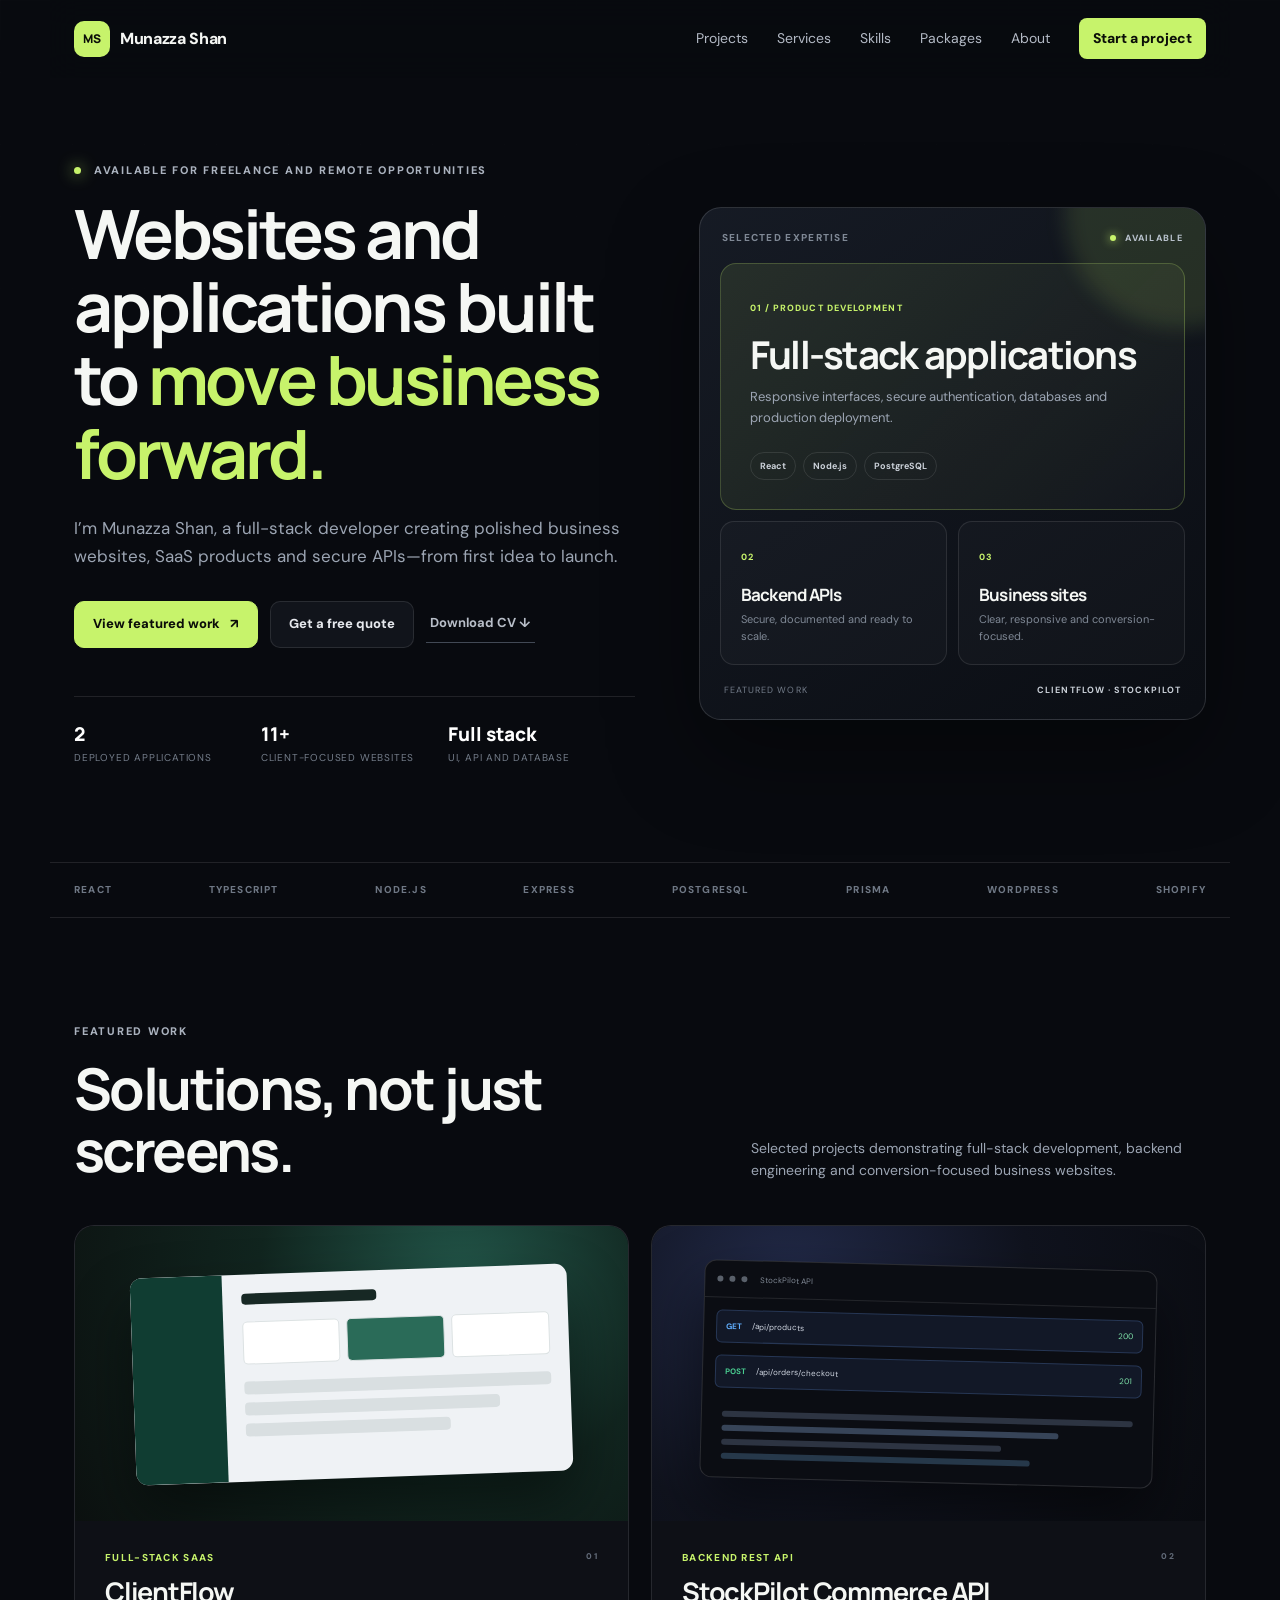
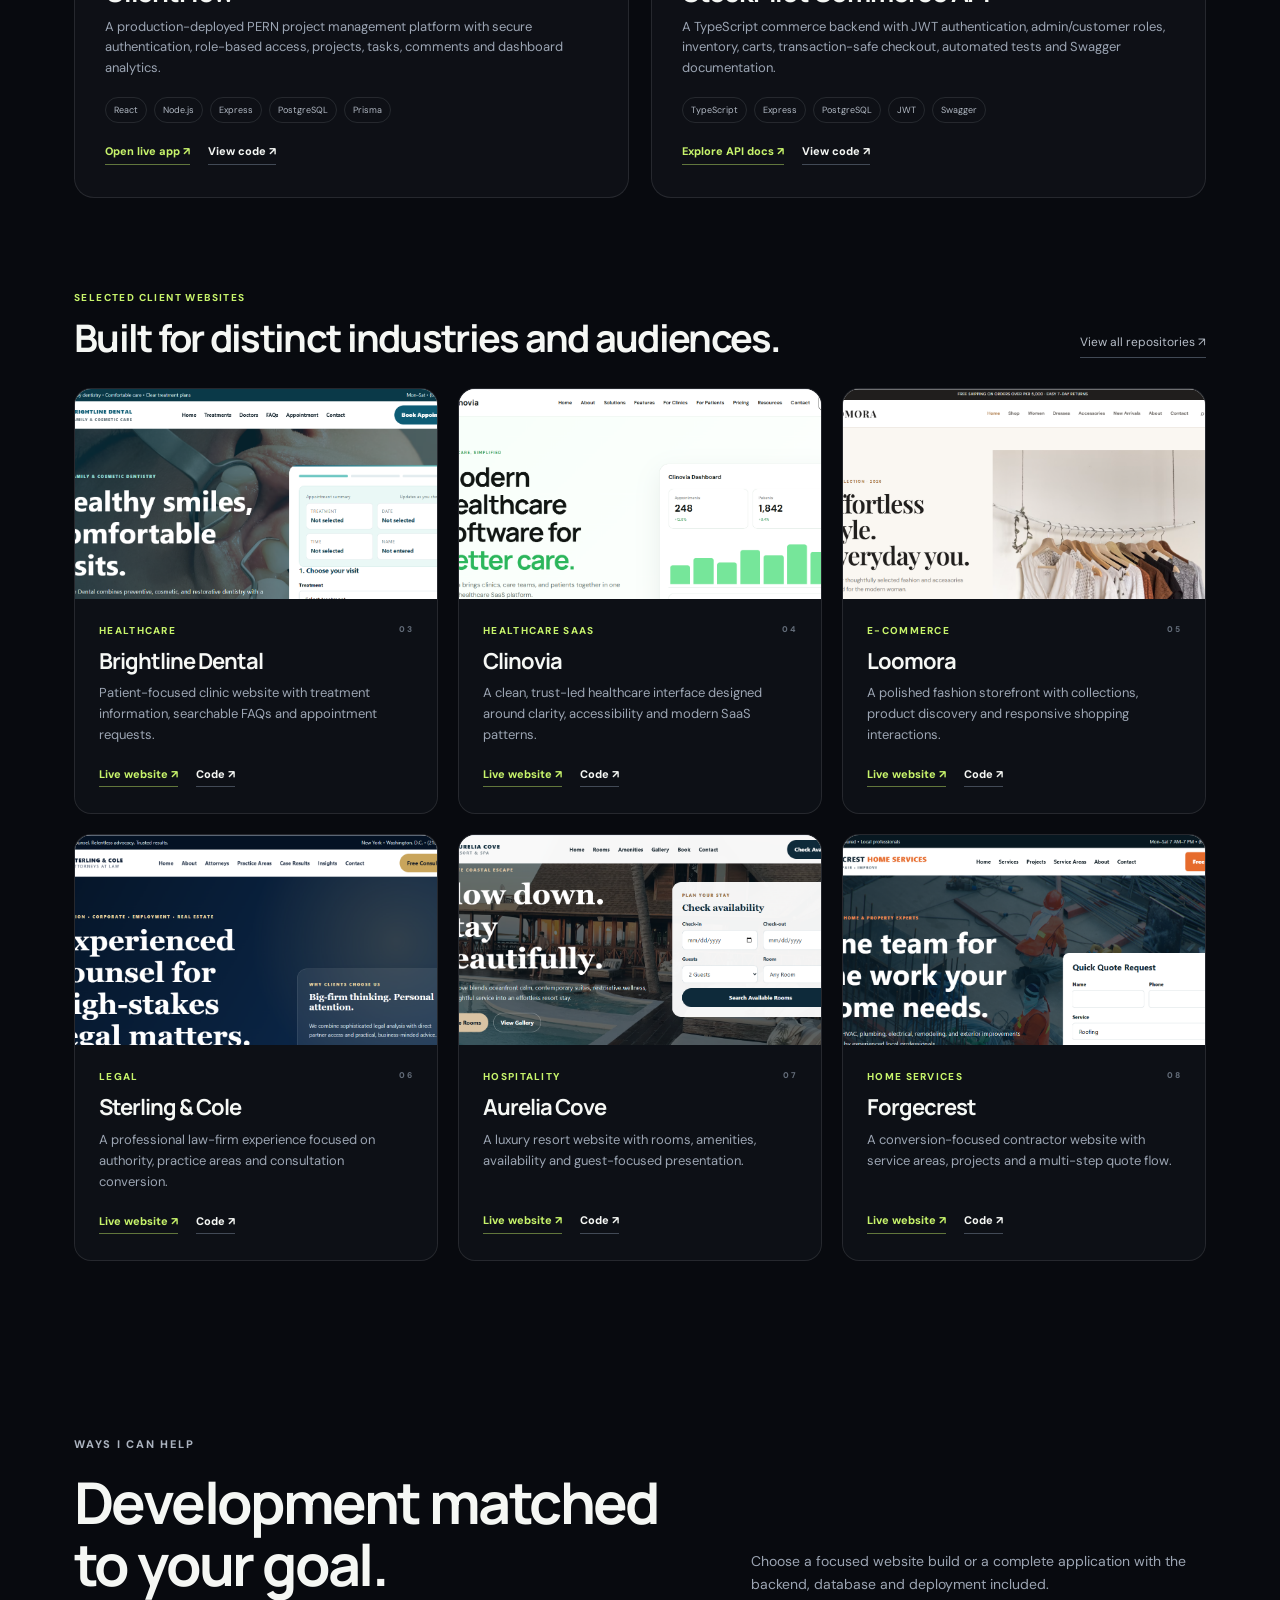
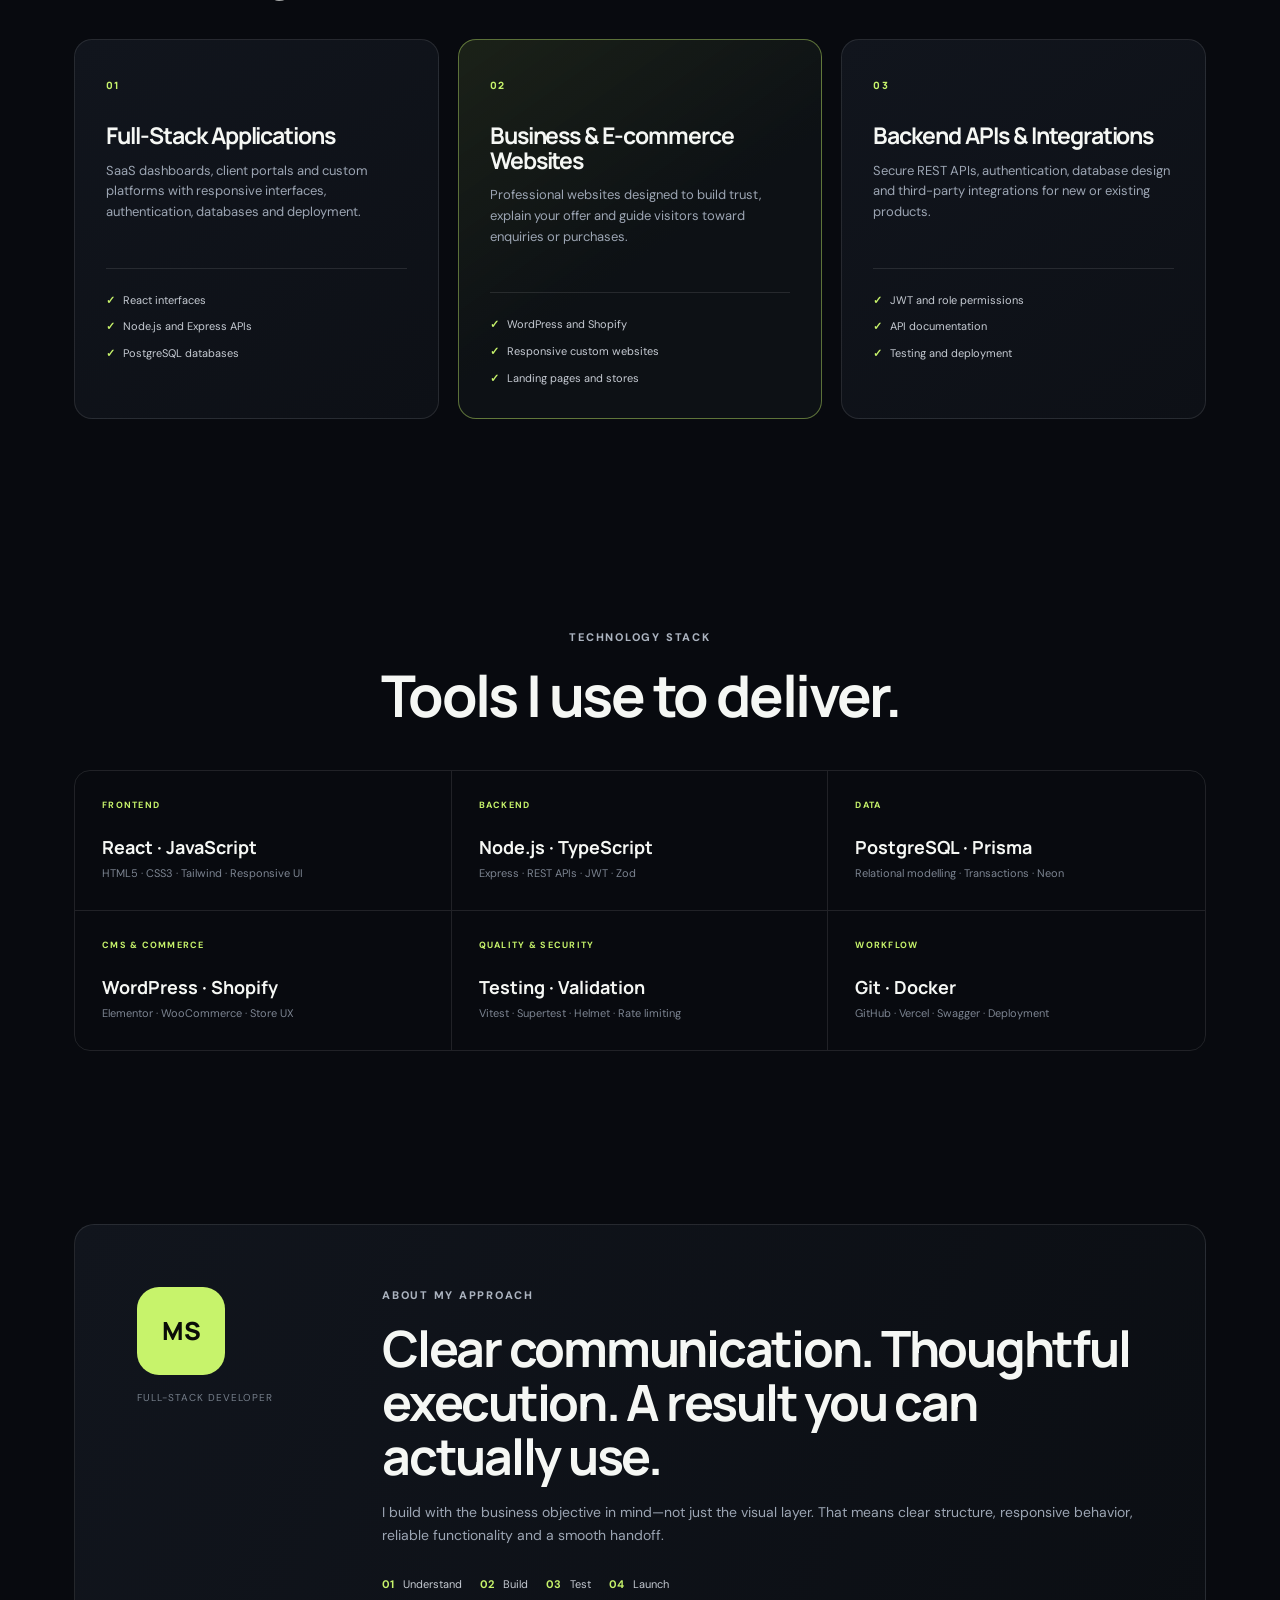
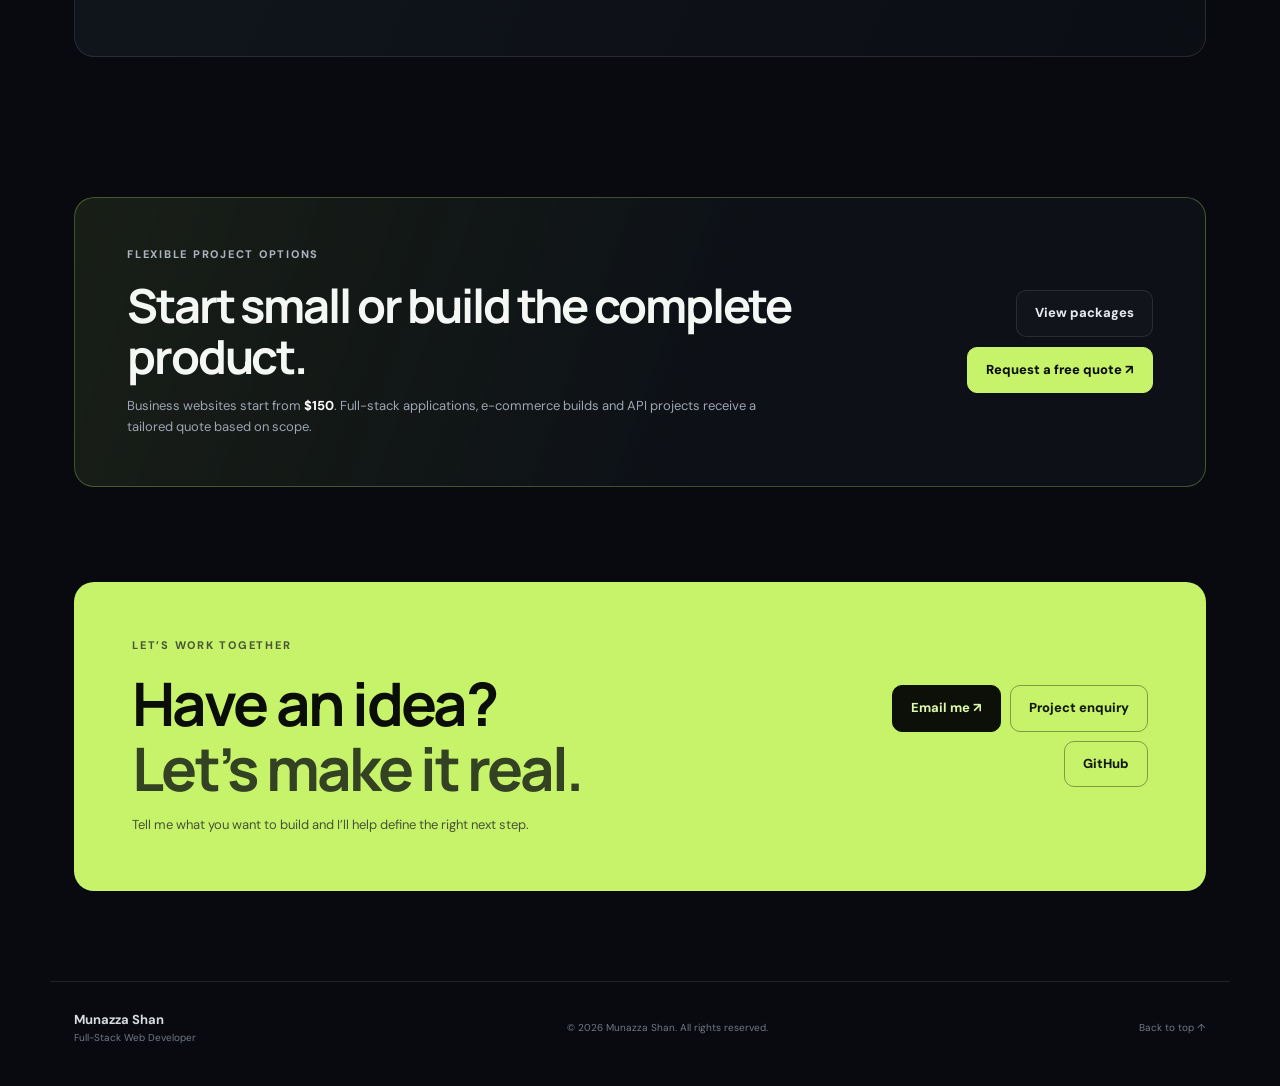
==== commit 25a95cbc: "Add files via upload" ====
--- a/index.html
+++ b/index.html
@@ -12,10 +12,9 @@
   <link rel="preconnect" href="https://fonts.googleapis.com">
   <link rel="preconnect" href="https://fonts.gstatic.com" crossorigin>
   <link href="https://fonts.googleapis.com/css2?family=DM+Sans:wght@400;500;600;700&family=Manrope:wght@600;700;800&display=swap" rel="stylesheet">
-  <link rel="stylesheet" href="style.css">
+  <link rel="stylesheet" href="portfolio-v2.css">
 </head>
 <body>
-  <a class="skip-link" href="#main">Skip to content</a>
   <div class="bg-grid" aria-hidden="true"></div>
 
   <header class="site-header">
@@ -35,8 +34,8 @@
     <section id="home" class="hero section">
       <div class="hero-copy">
         <div class="eyebrow"><i></i> Available for freelance and remote opportunities</div>
-        <h1>Full-stack web solutions built for <em>real business goals.</em></h1>
-        <p class="hero-text">I’m Munazza Shan. I build responsive business websites, SaaS applications, e-commerce experiences and secure REST APIs—from interface to database and deployment.</p>
+        <h1>Websites and applications built to <em>move business forward.</em></h1>
+        <p class="hero-text">I’m Munazza Shan, a full-stack developer creating polished business websites, SaaS products and secure APIs—from first idea to launch.</p>
         <div class="hero-actions">
           <a class="btn primary" href="#projects">View featured work <span>↗</span></a>
           <a class="btn secondary" href="inquiry-form.html">Get a free quote</a>
@@ -49,21 +48,19 @@
         </div>
       </div>
 
-      <div class="hero-art" aria-label="Full-stack application interface illustration">
-        <div class="glow glow-one"></div>
-        <div class="glow glow-two"></div>
-        <div class="browser-window">
-          <div class="browser-bar"><span></span><span></span><span></span><small>clientflow.app/dashboard</small></div>
-          <div class="app-shell">
-            <aside class="app-sidebar"><b>CF</b><i></i><i></i><i></i><i></i></aside>
-            <div class="app-main">
-              <div class="app-heading"><div><small>OVERVIEW</small><strong>Good morning</strong></div><button>+ New project</button></div>
-              <div class="metric-row"><i></i><i></i><i></i></div>
-              <div class="app-panels"><div class="chart-panel"><span></span><span></span><span></span><span></span></div><div class="task-panel"><i></i><i></i><i></i></div></div>
-            </div>
-          </div>
+      <div class="hero-showcase" aria-label="Selected development capabilities">
+        <div class="showcase-head"><span>Selected expertise</span><small><i></i> Available</small></div>
+        <article class="showcase-main">
+          <span>01 / Product development</span>
+          <h2>Full-stack applications</h2>
+          <p>Responsive interfaces, secure authentication, databases and production deployment.</p>
+          <div class="showcase-tags"><b>React</b><b>Node.js</b><b>PostgreSQL</b></div>
+        </article>
+        <div class="showcase-grid">
+          <article><span>02</span><h3>Backend APIs</h3><p>Secure, documented and ready to scale.</p></article>
+          <article><span>03</span><h3>Business sites</h3><p>Clear, responsive and conversion-focused.</p></article>
         </div>
-        <div class="status-chip"><span></span> API connected</div>
+        <div class="showcase-foot"><span>Featured work</span><strong>ClientFlow · StockPilot</strong></div>
       </div>
     </section>
 
@@ -158,6 +155,6 @@
   </main>
 
   <footer><div><strong>Munazza Shan</strong><span>Full-Stack Web Developer</span></div><p>© <span id="year"></span> Munazza Shan. All rights reserved.</p><a href="#home">Back to top ↑</a></footer>
-  <script src="script.js"></script>
+  <script src="portfolio-v2.js"></script>
 </body>
 </html>
--- a/portfolio-v2.css
+++ b/portfolio-v2.css
@@ -0,0 +1,262 @@
+:root {
+  --bg: #080a0f;
+  --panel: #0f1219;
+  --panel-2: #131722;
+  --text: #f5f7f4;
+  --muted: #9ca5b3;
+  --line: rgba(255, 255, 255, .1);
+  --accent: #c7f36b;
+  --accent-soft: rgba(199, 243, 107, .12);
+  --max: 1180px;
+}
+
+* { box-sizing: border-box; margin: 0; padding: 0; }
+html { scroll-behavior: smooth; }
+body { font-family: "DM Sans", sans-serif; background: var(--bg); color: var(--text); line-height: 1.6; overflow-x: hidden; }
+a { color: inherit; text-decoration: none; }
+button { font: inherit; }
+img { max-width: 100%; }
+.skip-link { position: fixed; left: 18px; top: -60px; z-index: 3000; background: var(--accent); color: #0a0d08; padding: 10px 14px; border-radius: 8px; font-weight: 800; }
+.skip-link:focus { top: 18px; }
+.bg-grid { position: fixed; inset: 0; pointer-events: none; opacity: .24; background-image: linear-gradient(rgba(255,255,255,.035) 1px,transparent 1px),linear-gradient(90deg,rgba(255,255,255,.035) 1px,transparent 1px); background-size: 72px 72px; mask-image: linear-gradient(to bottom,black,transparent 78%); z-index: -2; }
+
+.site-header { height: 78px; max-width: var(--max); margin: auto; padding: 0 24px; display: flex; align-items: center; justify-content: space-between; position: sticky; top: 0; z-index: 1000; background: rgba(8,10,15,.9); backdrop-filter: blur(16px); border-bottom: 1px solid transparent; }
+.site-header.scrolled { border-color: var(--line); }
+.logo { font-weight: 800; letter-spacing: -.02em; display: flex; align-items: center; gap: 10px; }
+.logo span { display: grid; place-items: center; width: 36px; height: 36px; border-radius: 10px; background: var(--accent); color: #0b0e08; font: 800 12px Manrope; }
+.nav { display: flex; align-items: center; gap: 29px; color: #b3bac5; font-size: 14px; }
+.nav a:hover { color: #fff; }
+.nav-cta { color: #0b0e08 !important; background: var(--accent); padding: 9px 14px; border-radius: 8px; font-weight: 800; }
+.menu-btn { display: none; background: none; border: 0; color: white; font-size: 25px; cursor: pointer; }
+
+.section { max-width: var(--max); margin: auto; padding: 105px 24px; }
+.eyebrow { font-size: 11px; text-transform: uppercase; letter-spacing: .16em; color: #abb3bf; font-weight: 800; margin-bottom: 17px; }
+.eyebrow i { display: inline-block; width: 7px; height: 7px; border-radius: 50%; background: var(--accent); margin-right: 8px; box-shadow: 0 0 16px var(--accent); }
+h1, h2, h3 { font-family: Manrope, sans-serif; letter-spacing: -.045em; line-height: 1.08; }
+h1 { font-size: clamp(46px, 5.4vw, 68px); max-width: 720px; }
+h2 { font-size: clamp(36px, 4.5vw, 58px); }
+h1 em, h2 em { color: var(--accent); font-style: normal; }
+
+.hero { min-height: 690px; display: grid; grid-template-columns: minmax(0,1.05fr) minmax(380px,.95fr); align-items: center; gap: 64px; padding-top: 84px; padding-bottom: 96px; }
+.hero-text { color: var(--muted); font-size: 17px; max-width: 660px; margin: 25px 0 31px; }
+.hero-actions { display: flex; align-items: center; gap: 12px; flex-wrap: wrap; }
+.btn { display: inline-flex; align-items: center; justify-content: center; gap: 10px; min-height: 46px; padding: 12px 18px; border-radius: 10px; font-weight: 800; font-size: 13px; border: 1px solid var(--line); transition: .25s; }
+.btn.primary { background: var(--accent); color: #0a0c08; border-color: var(--accent); }
+.btn.primary:hover { transform: translateY(-2px); box-shadow: 0 10px 35px rgba(199,243,107,.16); }
+.btn.secondary { background: #11141b; color: #e6e8ed; }
+.btn.secondary:hover { border-color: #69717f; }
+.text-link { color: #b8bec8; font-weight: 700; font-size: 13px; padding: 8px 4px; border-bottom: 1px solid #424955; }
+.text-link:hover { color: var(--accent); border-color: var(--accent); }
+.hero-proof { display: grid; grid-template-columns: repeat(3,1fr); gap: 0; margin-top: 48px; padding-top: 24px; border-top: 1px solid var(--line); }
+.hero-proof div { display: flex; flex-direction: column; padding-right: 18px; }
+.hero-proof strong { font: 800 19px Manrope; color: #fff; }
+.hero-proof span { font-size: 10px; color: #747d8a; margin-top: 3px; text-transform: uppercase; letter-spacing: .08em; }
+
+.hero-showcase { position: relative; border: 1px solid rgba(255,255,255,.13); border-radius: 22px; padding: 20px; background: linear-gradient(145deg,rgba(22,27,37,.98),rgba(11,14,20,.98)); box-shadow: 0 35px 90px rgba(0,0,0,.38); overflow: hidden; }
+.hero-showcase::before { content: ""; position: absolute; width: 230px; height: 230px; border-radius: 50%; right: -90px; top: -110px; background: rgba(199,243,107,.12); filter: blur(10px); pointer-events: none; }
+.showcase-head { position: relative; display: flex; align-items: center; justify-content: space-between; padding: 2px 2px 17px; color: #7f8895; font-size: 10px; text-transform: uppercase; letter-spacing: .13em; font-weight: 800; }
+.showcase-head small { color: #b9c2cd; font-size: 9px; }.showcase-head i { display: inline-block; width: 6px; height: 6px; border-radius: 50%; background: var(--accent); box-shadow: 0 0 10px var(--accent); margin-right: 6px; }
+.showcase-main { position: relative; padding: 29px; border: 1px solid rgba(199,243,107,.23); border-radius: 16px; background: linear-gradient(135deg,rgba(199,243,107,.1),rgba(255,255,255,.025)); }
+.showcase-main > span, .showcase-grid article > span { color: var(--accent); font-size: 9px; font-weight: 800; letter-spacing: .12em; text-transform: uppercase; }
+.showcase-main h2 { font-size: clamp(28px,3vw,39px); margin: 15px 0 12px; }.showcase-main p { color: var(--muted); font-size: 13px; max-width: 410px; }
+.showcase-tags { display: flex; flex-wrap: wrap; gap: 7px; margin-top: 23px; }.showcase-tags b { padding: 6px 9px; border-radius: 100px; border: 1px solid var(--line); color: #ccd2da; font-size: 9px; }
+.showcase-grid { display: grid; grid-template-columns: 1fr 1fr; gap: 11px; margin-top: 11px; }
+.showcase-grid article { padding: 20px; border: 1px solid var(--line); border-radius: 14px; background: rgba(255,255,255,.025); }
+.showcase-grid h3 { font-size: 17px; margin: 18px 0 7px; }.showcase-grid p { color: #7f8895; font-size: 11px; line-height: 1.5; }
+.showcase-foot { display: flex; justify-content: space-between; gap: 16px; padding: 18px 4px 2px; color: #727b88; font-size: 9px; text-transform: uppercase; letter-spacing: .12em; }.showcase-foot strong { color: #c9cfd7; font-weight: 700; }
+
+.hero-art { min-height: 520px; display: grid; place-items: center; position: relative; }
+.glow { position: absolute; border-radius: 50%; filter: blur(4px); }
+.glow-one { width: 270px; height: 270px; background: rgba(199,243,107,.11); right: 1%; top: 9%; }
+.glow-two { width: 190px; height: 190px; background: rgba(88,111,255,.1); left: 0; bottom: 5%; }
+.browser-window { width: min(540px, 100%); height: 355px; background: #11151d; border: 1px solid rgba(255,255,255,.14); border-radius: 18px; box-shadow: 0 36px 90px rgba(0,0,0,.58); transform: perspective(900px) rotateY(-4deg) rotateZ(1deg); overflow: hidden; position: relative; z-index: 2; }
+.browser-bar { height: 42px; border-bottom: 1px solid var(--line); display: flex; align-items: center; gap: 7px; padding: 0 15px; }
+.browser-bar span { width: 7px; height: 7px; border-radius: 50%; background: #48505c; }
+.browser-bar small { margin-left: 10px; color: #717986; font-size: 9px; }
+.app-shell { height: calc(100% - 42px); display: grid; grid-template-columns: 72px 1fr; background: #eef1f6; }
+.app-sidebar { background: #0e382e; display: flex; flex-direction: column; align-items: center; gap: 17px; padding: 18px 0; }
+.app-sidebar b { width: 30px; height: 30px; background: #2c735f; border-radius: 8px; display: grid; place-items: center; font-size: 9px; }
+.app-sidebar i { width: 29px; height: 5px; background: rgba(255,255,255,.28); border-radius: 4px; }
+.app-main { padding: 24px 23px; color: #17211f; }
+.app-heading { display: flex; justify-content: space-between; align-items: end; }
+.app-heading div { display: flex; flex-direction: column; }
+.app-heading small { font-size: 6px; letter-spacing: .13em; color: #7a8583; }
+.app-heading strong { font: 800 17px Manrope; margin-top: 3px; }
+.app-heading button { border: 0; border-radius: 6px; background: #286754; color: white; padding: 7px 9px; font-size: 7px; }
+.metric-row { display: grid; grid-template-columns: repeat(3,1fr); gap: 8px; margin-top: 18px; }
+.metric-row i { height: 48px; background: white; border: 1px solid #dce1e5; border-radius: 7px; }
+.metric-row i:nth-child(2) { background: #286754; }
+.app-panels { display: grid; grid-template-columns: 1.4fr .8fr; gap: 9px; margin-top: 10px; }
+.chart-panel, .task-panel { height: 125px; background: white; border: 1px solid #dce1e5; border-radius: 7px; padding: 13px; }
+.chart-panel { display: flex; gap: 7px; align-items: end; }
+.chart-panel span { width: 17%; background: #bfdcca; border-radius: 3px 3px 0 0; height: 35%; }
+.chart-panel span:nth-child(2) { height: 68%; }.chart-panel span:nth-child(3) { height: 47%; }.chart-panel span:nth-child(4) { height: 82%; background: #4b8e77; }
+.task-panel { display: flex; flex-direction: column; gap: 9px; }
+.task-panel i { display: block; height: 18px; background: #edf1f2; border-radius: 4px; border-left: 3px solid #e08a64; }
+.status-chip { position: absolute; z-index: 3; right: 0; bottom: 53px; background: #141922; border: 1px solid var(--line); box-shadow: 0 15px 35px #0007; padding: 10px 14px; border-radius: 100px; font-size: 10px; color: #cdd2d8; }
+.status-chip span { display: inline-block; width: 7px; height: 7px; border-radius: 50%; background: var(--accent); margin-right: 7px; box-shadow: 0 0 10px var(--accent); }
+
+.stack-strip { max-width: var(--max); margin: 0 auto; padding: 19px 24px; border-top: 1px solid var(--line); border-bottom: 1px solid var(--line); display: flex; justify-content: space-between; gap: 20px; flex-wrap: wrap; color: #6f7885; text-transform: uppercase; letter-spacing: .12em; font-size: 10px; font-weight: 800; }
+.section-heading { display: flex; align-items: end; justify-content: space-between; gap: 35px; margin-bottom: 44px; }
+.section-heading > p { max-width: 455px; color: var(--muted); font-size: 14px; }
+.centered { display: block; text-align: center; }
+
+.flagship-grid { display: grid; grid-template-columns: repeat(2,1fr); gap: 22px; }
+.flagship-card { background: rgba(15,18,25,.88); border: 1px solid var(--line); border-radius: 20px; overflow: hidden; transition: .3s; }
+.flagship-card:hover, .project-card:hover { transform: translateY(-5px); border-color: rgba(199,243,107,.3); }
+.flagship-visual { min-height: 295px; display: grid; place-items: center; position: relative; overflow: hidden; }
+.clientflow-visual { background: radial-gradient(circle at 70% 20%,#23584b,#11251f 45%,#0c1110); }
+.mini-dashboard { width: 79%; height: 70%; background: #eff2f5; border-radius: 12px; display: grid; grid-template-columns: 21% 79%; overflow: hidden; box-shadow: 0 30px 60px #0007; transform: rotate(-2deg); }
+.mini-side { background: #103d32; }
+.mini-work { padding: 19px; }
+.mini-work > i { display: block; width: 44%; height: 11px; background: #172824; border-radius: 4px; }
+.mini-work > div { display: grid; grid-template-columns: repeat(3,1fr); gap: 7px; margin: 17px 0; }
+.mini-work > div span { height: 43px; background: white; border: 1px solid #dce2e3; border-radius: 5px; }
+.mini-work > div span:nth-child(2) { background: #2a6b58; }
+.mini-work b { display: block; height: 13px; background: #d9dfe1; border-radius: 4px; margin-top: 8px; }
+.mini-work b:nth-last-child(2) { width: 83%; }.mini-work b:last-child { width: 67%; }
+.api-visual { background: radial-gradient(circle at 25% 20%,#222a49,#10131e 50%,#0a0c11); }
+.api-window { width: 82%; background: #0b0d13; border: 1px solid rgba(255,255,255,.13); border-radius: 12px; box-shadow: 0 30px 60px #0008; overflow: hidden; transform: rotate(1.5deg); }
+.api-top { height: 37px; display: flex; align-items: center; gap: 6px; padding: 0 12px; border-bottom: 1px solid var(--line); }
+.api-top i { width: 6px; height: 6px; border-radius: 50%; background: #59606a; }.api-top span { margin-left: 7px; color: #7f8793; font-size: 8px; }
+.api-line { margin: 12px; display: flex; align-items: center; gap: 10px; border: 1px solid #263654; background: #121827; border-radius: 6px; padding: 9px; font-size: 8px; }
+.api-line b { color: #61afff; }.api-line b.post { color: #49cc90; }.api-line span { color: #ced4df; }.api-line em { margin-left: auto; color: #7ee2a9; font-style: normal; }
+.api-code { padding: 3px 20px 18px; }.api-code i { display: block; height: 6px; border-radius: 4px; background: #2d3442; margin-top: 8px; }.api-code i:nth-child(2){width:82%;background:#374458}.api-code i:nth-child(3){width:68%}.api-code i:nth-child(4){width:75%;background:#26384a}
+.flagship-content { padding: 29px 30px 32px; }
+.project-top { display: flex; justify-content: space-between; color: var(--accent); font-size: 10px; text-transform: uppercase; letter-spacing: .13em; font-weight: 800; }
+.project-top small { color: #636c79; }
+.flagship-content h3, .project-body h3 { font-size: 27px; margin: 11px 0 10px; }
+.flagship-content p, .project-body p { color: var(--muted); font-size: 13px; }
+.tags { display: flex; gap: 7px; flex-wrap: wrap; margin: 18px 0; }
+.tags span { font-size: 9px; color: #b2b9c3; border: 1px solid var(--line); padding: 5px 8px; border-radius: 100px; }
+.project-links { display: flex; flex-wrap: wrap; gap: 18px; margin-top: 20px; }
+.project-link { font-size: 11px; font-weight: 800; display: inline-flex; border-bottom: 1px solid #424a56; padding-bottom: 3px; }
+.project-link:hover, .live-link { color: var(--accent); }
+.live-link { border-color: rgba(199,243,107,.45); }
+.work-heading { margin: 85px 0 30px; display: flex; justify-content: space-between; align-items: end; gap: 30px; }
+.work-heading span { color: var(--accent); font-size: 10px; text-transform: uppercase; letter-spacing: .14em; font-weight: 800; }
+.work-heading h3 { font-size: clamp(25px,3vw,38px); margin-top: 8px; }
+.work-heading > a { color: #b6bdc7; font-size: 12px; border-bottom: 1px solid #414955; padding-bottom: 4px; white-space: nowrap; }
+.projects-grid { display: grid; grid-template-columns: repeat(3,1fr); gap: 20px; }
+.project-card { background: rgba(15,18,25,.84); border: 1px solid var(--line); border-radius: 17px; overflow: hidden; transition: .3s; }
+.project-image { display: block; height: 210px; overflow: hidden; background: #e8e8e8; }
+.project-image img { width: 100%; height: 100%; object-fit: cover; object-position: top center; transition: transform .5s ease; }
+.project-card:hover .project-image img { transform: scale(1.035); }
+.project-body { padding: 24px 24px 26px; }
+.project-body h3 { font-size: 22px; }
+.project-body p { min-height: 62px; }
+
+.services-section { padding-top: 70px; }
+.services-grid { display: grid; grid-template-columns: repeat(3,1fr); gap: 19px; }
+.service-card { background: linear-gradient(145deg,#11151d,#0d1016); border: 1px solid var(--line); border-radius: 18px; padding: 31px; }
+.service-card.featured-service { border-color: rgba(199,243,107,.42); background: linear-gradient(145deg,rgba(199,243,107,.1),#0d1115 55%); }
+.service-card > span { color: var(--accent); font: 800 10px Manrope; letter-spacing: .12em; }
+.service-card h3 { font-size: 23px; margin: 26px 0 13px; }
+.service-card p { color: var(--muted); font-size: 13px; min-height: 85px; }
+.service-card ul { list-style: none; border-top: 1px solid var(--line); margin-top: 22px; padding-top: 14px; }
+.service-card li { color: #c6cbd3; font-size: 11px; margin-top: 9px; padding-left: 17px; position: relative; }
+.service-card li::before { content: "✓"; color: var(--accent); position: absolute; left: 0; font-weight: 800; }
+
+.skills-grid { display: grid; grid-template-columns: repeat(3,1fr); border: 1px solid var(--line); border-radius: 16px; overflow: hidden; }
+.skill { padding: 27px; border-right: 1px solid var(--line); border-bottom: 1px solid var(--line); display: flex; flex-direction: column; }
+.skill:nth-child(3n) { border-right: 0; }.skill:nth-last-child(-n+3) { border-bottom: 0; }
+.skill b { color: var(--accent); font-size: 9px; text-transform: uppercase; letter-spacing: .14em; margin-bottom: 23px; }
+.skill strong { font: 700 18px Manrope; }.skill span { color: #7c8491; font-size: 11px; margin-top: 6px; }
+
+.about-section { padding-top: 68px; }
+.about-card { border: 1px solid var(--line); background: linear-gradient(115deg,#11151d,#0b0e13); border-radius: 20px; padding: 62px; display: grid; grid-template-columns: 190px 1fr; gap: 55px; }
+.about-label { display: flex; flex-direction: column; align-items: start; }
+.about-label > span { width: 88px; height: 88px; border-radius: 22px; display: grid; place-items: center; background: var(--accent); color: #0a0d08; font: 800 25px Manrope; }
+.about-label small { color: #757e8a; font-size: 10px; text-transform: uppercase; letter-spacing: .1em; margin-top: 15px; }
+.about-card h2 { max-width: 780px; font-size: clamp(32px,4vw,50px); }.about-card p { color: var(--muted); max-width: 760px; margin-top: 18px; font-size: 14px; }
+.process { display: flex; flex-wrap: wrap; gap: 18px; margin-top: 30px; }.process span { color: #c5cad2; font-size: 11px; }.process b { color: var(--accent); margin-right: 6px; }
+
+.pricing-section { padding-top: 35px; padding-bottom: 55px; }
+.pricing-box { border: 1px solid rgba(199,243,107,.28); background: linear-gradient(110deg,rgba(199,243,107,.09),#0d1117 58%); border-radius: 20px; padding: 48px 52px; display: flex; justify-content: space-between; align-items: center; gap: 40px; }
+.pricing-box h2 { font-size: clamp(30px,4vw,47px); max-width: 690px; }.pricing-box p { color: var(--muted); max-width: 730px; margin-top: 14px; font-size: 13px; }.pricing-box p strong { color: #fff; }
+.pricing-actions { display: flex; flex-wrap: wrap; gap: 10px; justify-content: flex-end; }
+
+/* Packages page */
+.packages-hero { padding-top: 110px; padding-bottom: 50px; text-align: center; }
+.packages-hero h1 { margin: 0 auto; max-width: 900px; }
+.packages-hero > p { max-width: 690px; margin: 23px auto 0; color: var(--muted); font-size: 15px; }
+.packages-section { padding-top: 35px; }
+.packages-grid { display: grid; grid-template-columns: repeat(4,1fr); gap: 18px; }
+.package-card { position: relative; background: rgba(15,18,25,.9); border: 1px solid var(--line); border-radius: 18px; padding: 28px 24px; display: flex; flex-direction: column; transition: .3s; }
+.package-card:hover { transform: translateY(-5px); border-color: rgba(199,243,107,.35); }
+.package-card.popular { border-color: rgba(199,243,107,.55); box-shadow: 0 18px 50px rgba(0,0,0,.2); }
+.popular-badge { position: absolute; top: 14px; right: 14px; background: var(--accent); color: #0a0c08; border-radius: 100px; padding: 5px 9px; font-size: 8px; font-weight: 800; text-transform: uppercase; letter-spacing: .08em; }
+.package-top { display: flex; justify-content: space-between; color: var(--accent); font-size: 10px; text-transform: uppercase; letter-spacing: .13em; font-weight: 800; margin-bottom: 18px; }
+.package-top small { color: #626a78; }
+.price { font: 800 36px Manrope; letter-spacing: -.04em; margin-bottom: 12px; }
+.price span { font: 500 10px "DM Sans"; color: #737b88; letter-spacing: 0; }
+.package-card > p { color: var(--muted); font-size: 12px; min-height: 76px; }
+.package-card ul { list-style: none; margin: 22px 0 25px; padding-top: 18px; border-top: 1px solid var(--line); }
+.package-card li { color: #c5cad3; font-size: 11px; margin: 10px 0; padding-left: 18px; position: relative; }
+.package-card li::before { content: "✓"; position: absolute; left: 0; color: var(--accent); font-weight: 800; }
+.package-btn { margin-top: auto; display: flex; justify-content: center; align-items: center; padding: 12px 14px; border: 1px solid var(--line); border-radius: 10px; background: #11141b; font-size: 11px; font-weight: 800; transition: .25s; }
+.package-btn:hover { background: var(--accent); color: #0a0c08; border-color: var(--accent); }
+.custom-solutions { margin-top: 23px; border: 1px solid rgba(199,243,107,.3); border-radius: 20px; padding: 42px; background: linear-gradient(110deg,rgba(199,243,107,.09),#0d1016 58%); display: grid; grid-template-columns: 1.2fr .8fr auto; align-items: center; gap: 35px; }
+.custom-solutions h2 { font-size: clamp(27px,3vw,39px); }.custom-solutions p { color: var(--muted); font-size: 12px; margin-top: 12px; max-width: 650px; }
+.custom-options { display: flex; flex-direction: column; gap: 7px; }.custom-options span { color: #c6ccd4; font-size: 10px; padding-left: 15px; position: relative; }.custom-options span::before { content: "•"; color: var(--accent); position: absolute; left: 0; }
+.custom-solutions .btn { white-space: nowrap; }
+.package-note { padding-top: 0; display: flex; justify-content: space-between; align-items: center; gap: 30px; }.package-note strong { font: 700 20px Manrope; }.package-note p { color: var(--muted); font-size: 12px; margin-top: 5px; }
+
+/* Inquiry page */
+.inquiry-header { max-width: 920px; position: relative; }
+.back-link { color: var(--muted); font-size: 12px; font-weight: 800; }.back-link:hover { color: #fff; }
+.inquiry-main { max-width: 920px; margin: 0 auto; padding: 70px 24px 100px; }
+.inquiry-heading { text-align: center; margin-bottom: 42px; }.inquiry-heading h1 { font-size: clamp(40px,6vw,65px); margin: 0 auto; }.inquiry-heading > p { max-width: 670px; margin: 19px auto 0; color: var(--muted); font-size: 14px; }
+.form-card { background: rgba(15,18,25,.94); border: 1px solid var(--line); border-radius: 20px; padding: 34px; }
+.selected-package { display: flex; align-items: center; justify-content: space-between; gap: 20px; padding: 18px 20px; background: #11151c; border: 1px solid rgba(199,243,107,.28); border-radius: 14px; margin-bottom: 31px; }
+.selected-package small { display: block; color: #747c89; font-size: 9px; text-transform: uppercase; letter-spacing: .13em; margin-bottom: 4px; }.selected-package strong { font: 700 18px Manrope; color: var(--accent); }.selected-price { font: 800 22px Manrope; white-space: nowrap; }
+.form-card form { display: grid; gap: 27px; }.form-section { display: grid; gap: 16px; }.form-section h2 { font-size: 18px; }.form-section > div:first-child > p { font-size: 11px; color: #747c89; margin-top: 2px; }
+.form-grid { display: grid; grid-template-columns: 1fr 1fr; gap: 16px; }
+.form-card label { display: grid; gap: 7px; font-size: 11px; color: #cbd0d8; font-weight: 700; }
+.form-card input, .form-card select, .form-card textarea { width: 100%; border: 1px solid var(--line); background: #0b0e14; color: var(--text); border-radius: 10px; padding: 13px 14px; font: 400 12px "DM Sans"; outline: none; transition: .2s; }
+.form-card input::placeholder, .form-card textarea::placeholder { color: #59616e; }.form-card input:focus, .form-card select:focus, .form-card textarea:focus { border-color: rgba(199,243,107,.65); box-shadow: 0 0 0 3px rgba(199,243,107,.07); }.form-card textarea { min-height: 145px; resize: vertical; }
+.check-grid { display: grid; grid-template-columns: repeat(2,1fr); gap: 10px; }.form-card .check { display: flex; align-items: center; gap: 9px; padding: 11px 12px; border: 1px solid var(--line); border-radius: 10px; background: #0b0e14; color: #aeb4c0; }.form-card .check input { width: auto; accent-color: var(--accent); }
+.submit-row { padding-top: 5px; border-top: 1px solid var(--line); display: flex; justify-content: flex-end; }.submit-button { border: 0; border-radius: 10px; background: var(--accent); color: #0a0c08; padding: 14px 22px; font-weight: 800; font-size: 13px; cursor: pointer; transition: .25s; }.submit-button:hover { transform: translateY(-2px); box-shadow: 0 10px 35px rgba(199,243,107,.16); }.privacy { font-size: 10px; color: #68717d; text-align: center; margin-top: 16px; }.honeypot { position: absolute !important; left: -9999px !important; }
+
+.contact-section { padding-top: 40px; padding-bottom: 90px; }
+.contact-box { background: var(--accent); color: #0a0d08; border-radius: 20px; padding: 55px 58px; display: flex; justify-content: space-between; align-items: center; gap: 38px; }
+.contact-box .eyebrow { color: #4a5837; }.contact-box h2 { font-size: clamp(36px,5vw,60px); }.contact-box h2 em { color: #344224; }.contact-box p { color: #475335; font-size: 13px; margin-top: 14px; }
+.contact-actions { display: flex; gap: 9px; flex-wrap: wrap; max-width: 330px; justify-content: flex-end; }
+.btn.dark { background: #0c1009; color: #ddf7aa; border-color: #0c1009; }.btn.outline-dark { color: #12180d; border-color: rgba(12,16,9,.38); background: transparent; }
+.btn.outline-dark:hover { background: rgba(12,16,9,.09); }
+
+footer { max-width: var(--max); margin: auto; border-top: 1px solid var(--line); padding: 28px 24px 40px; display: flex; align-items: center; justify-content: space-between; gap: 20px; color: #717986; font-size: 10px; }
+footer div { display: flex; flex-direction: column; } footer strong { color: #d9dce1; font-size: 13px; } footer a:hover { color: #fff; }
+
+.reveal { opacity: 0; transform: translateY(18px); transition: opacity .6s ease, transform .6s ease; }.reveal.visible { opacity: 1; transform: translateY(0); }
+
+@media (max-width: 1000px) {
+  .hero { grid-template-columns: 1fr; padding-top: 75px; }.hero-showcase { max-width: 720px; }
+  .projects-grid { grid-template-columns: repeat(2,1fr); }.services-grid { grid-template-columns: 1fr; }.service-card p { min-height: auto; }
+  .pricing-box { align-items: start; flex-direction: column; }
+  .packages-grid { grid-template-columns: repeat(2,1fr); }.custom-solutions { grid-template-columns: 1fr 1fr; }.custom-solutions .btn { grid-column: span 2; justify-self: start; }
+}
+
+@media (max-width: 800px) {
+  .site-header { height: 70px; }.nav { display: none; position: absolute; top: 69px; left: 20px; right: 20px; padding: 18px; background: #10131a; border: 1px solid var(--line); border-radius: 14px; flex-direction: column; align-items: stretch; gap: 14px; box-shadow: 0 25px 50px #0008; }.nav.open { display: flex; }.nav-cta { text-align: center; }.menu-btn { display: block; }
+  .section { padding: 80px 20px; }.hero { min-height: auto; gap: 48px; }.hero-proof { gap: 22px; }
+  .section-heading { display: block; }.section-heading > p { margin-top: 16px; }.flagship-grid { grid-template-columns: 1fr; }.projects-grid { grid-template-columns: 1fr; }.project-image { height: 260px; }.project-body p { min-height: auto; }
+  .work-heading { display: block; }.work-heading > a { display: inline-block; margin-top: 15px; }
+  .skills-grid { grid-template-columns: 1fr 1fr; }.skill:nth-child(3n) { border-right: 1px solid var(--line); }.skill:nth-child(2n) { border-right: 0; }.skill:nth-last-child(-n+3) { border-bottom: 1px solid var(--line); }.skill:nth-last-child(-n+2) { border-bottom: 0; }
+  .about-card { grid-template-columns: 1fr; padding: 40px 30px; gap: 28px; }.pricing-box { padding: 39px 30px; }.contact-box { display: block; padding: 42px 30px; }.contact-actions { margin-top: 28px; max-width: none; justify-content: flex-start; }
+  .packages-grid { grid-template-columns: 1fr; }.package-card > p { min-height: auto; }.custom-solutions { grid-template-columns: 1fr; padding: 34px 28px; }.custom-solutions .btn { grid-column: auto; justify-self: stretch; }.package-note { align-items: flex-start; flex-direction: column; }
+  .form-grid, .check-grid { grid-template-columns: 1fr; }.form-card { padding: 24px; }.selected-package { align-items: flex-start; flex-direction: column; }.selected-price { white-space: normal; }.submit-row { justify-content: stretch; }.submit-button { width: 100%; }
+  footer { flex-direction: column; align-items: flex-start; }
+}
+
+@media (max-width: 520px) {
+  h1 { font-size: 42px; }.hero-proof { grid-template-columns: 1fr; gap: 18px; }.hero-proof div:last-child { grid-column: auto; }
+  .hero-showcase { padding: 15px; }.showcase-main { padding: 23px; }.showcase-grid { grid-template-columns: 1fr; }.showcase-foot { flex-direction: column; }
+  .stack-strip { justify-content: center; }.flagship-visual { min-height: 235px; }.flagship-content { padding: 24px; }.project-image { height: 225px; }
+  .skills-grid { grid-template-columns: 1fr; }.skill, .skill:nth-child(3n) { border-right: 0; }.skill:nth-last-child(-n+2) { border-bottom: 1px solid var(--line); }.skill:last-child { border-bottom: 0; }
+  .contact-actions .btn { width: 100%; }.pricing-box .btn { width: 100%; }
+}
+
+@media (prefers-reduced-motion: reduce) {
+  html { scroll-behavior: auto; } *, *::before, *::after { animation-duration: .01ms !important; transition-duration: .01ms !important; }.reveal { opacity: 1; transform: none; }
+}
